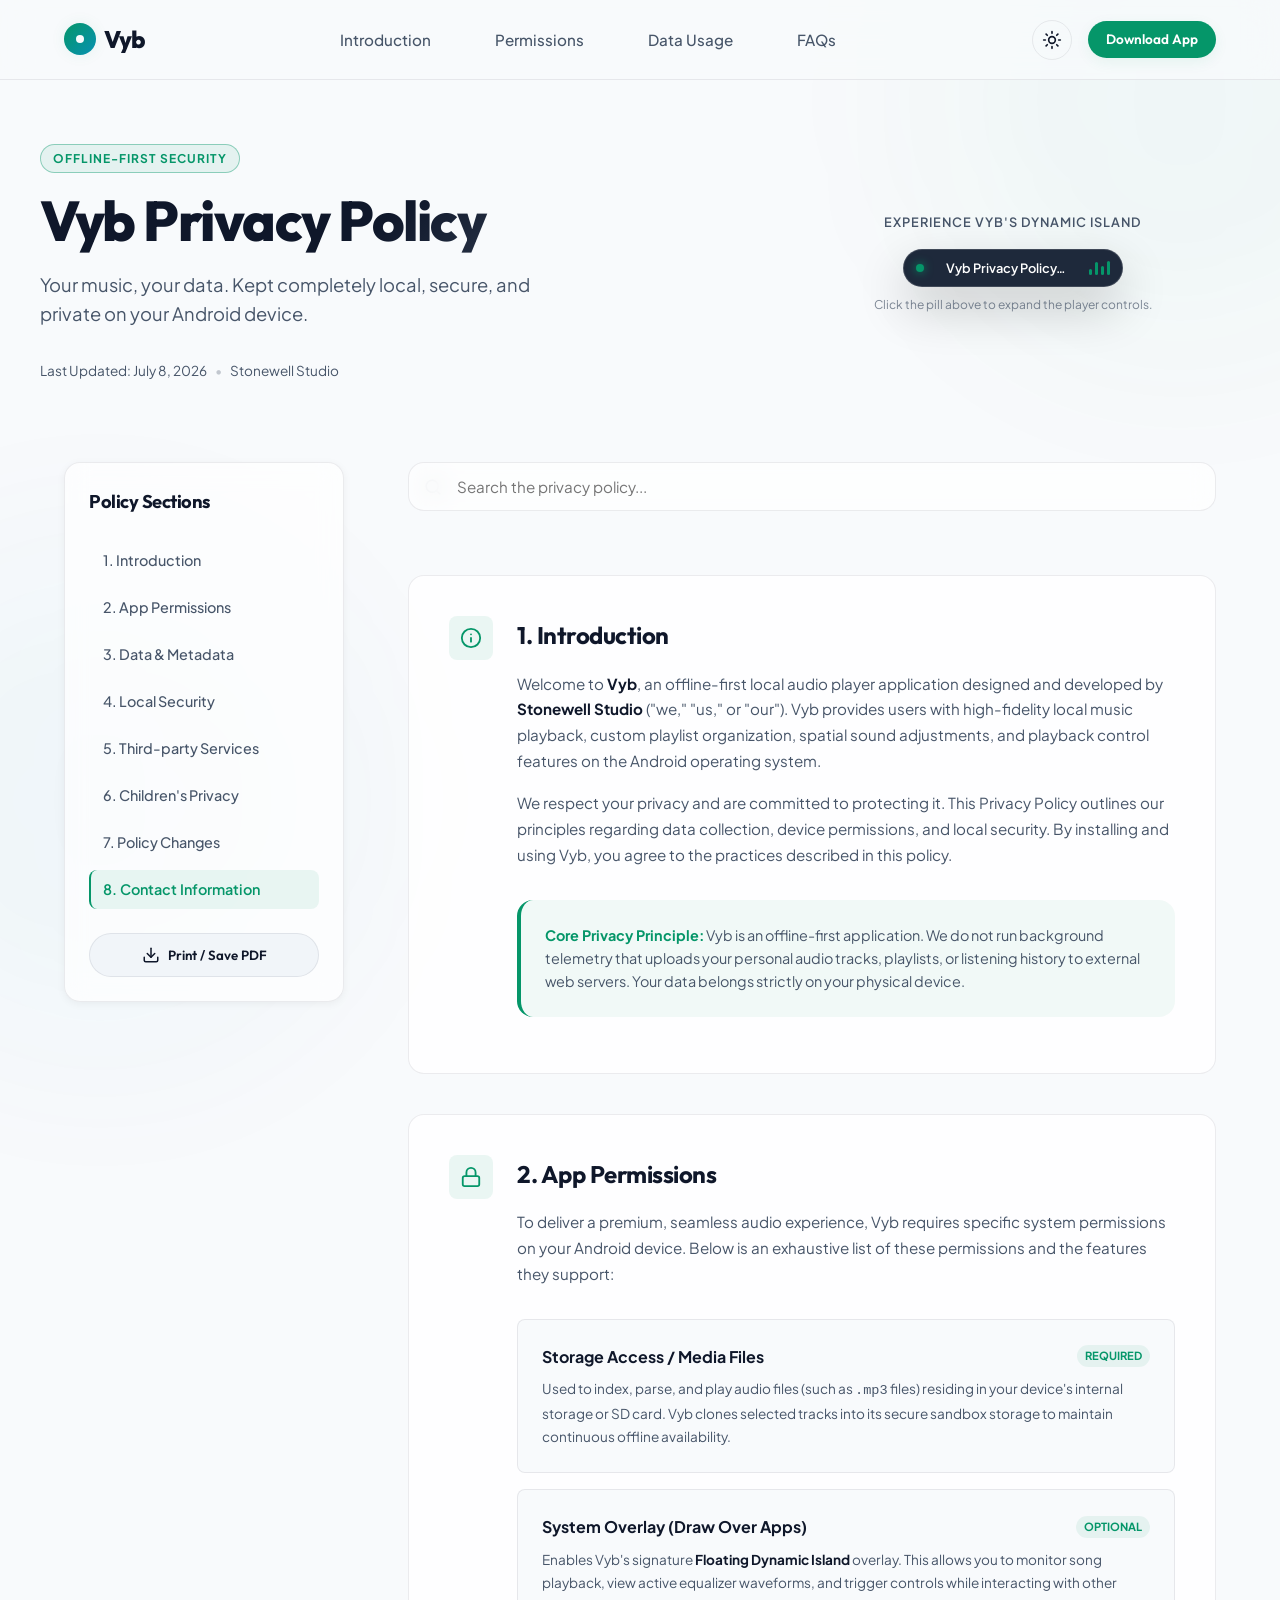
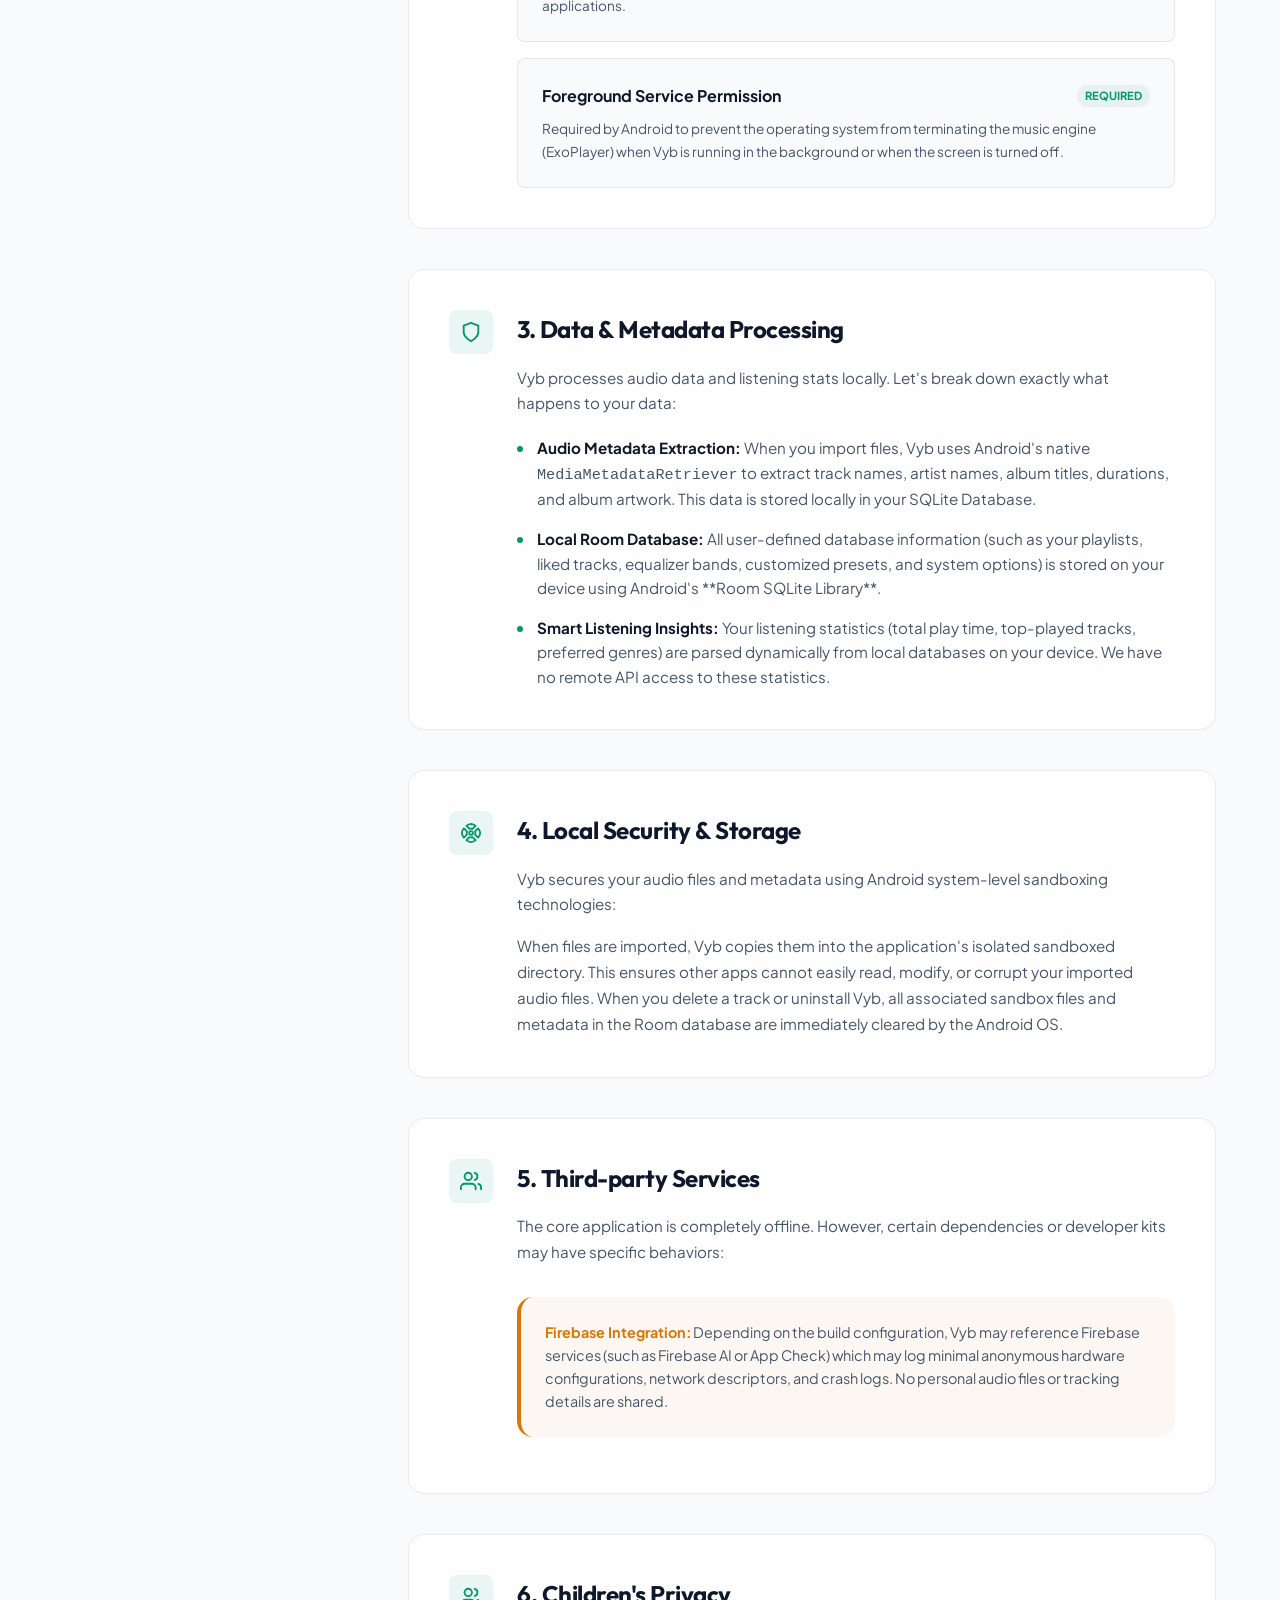
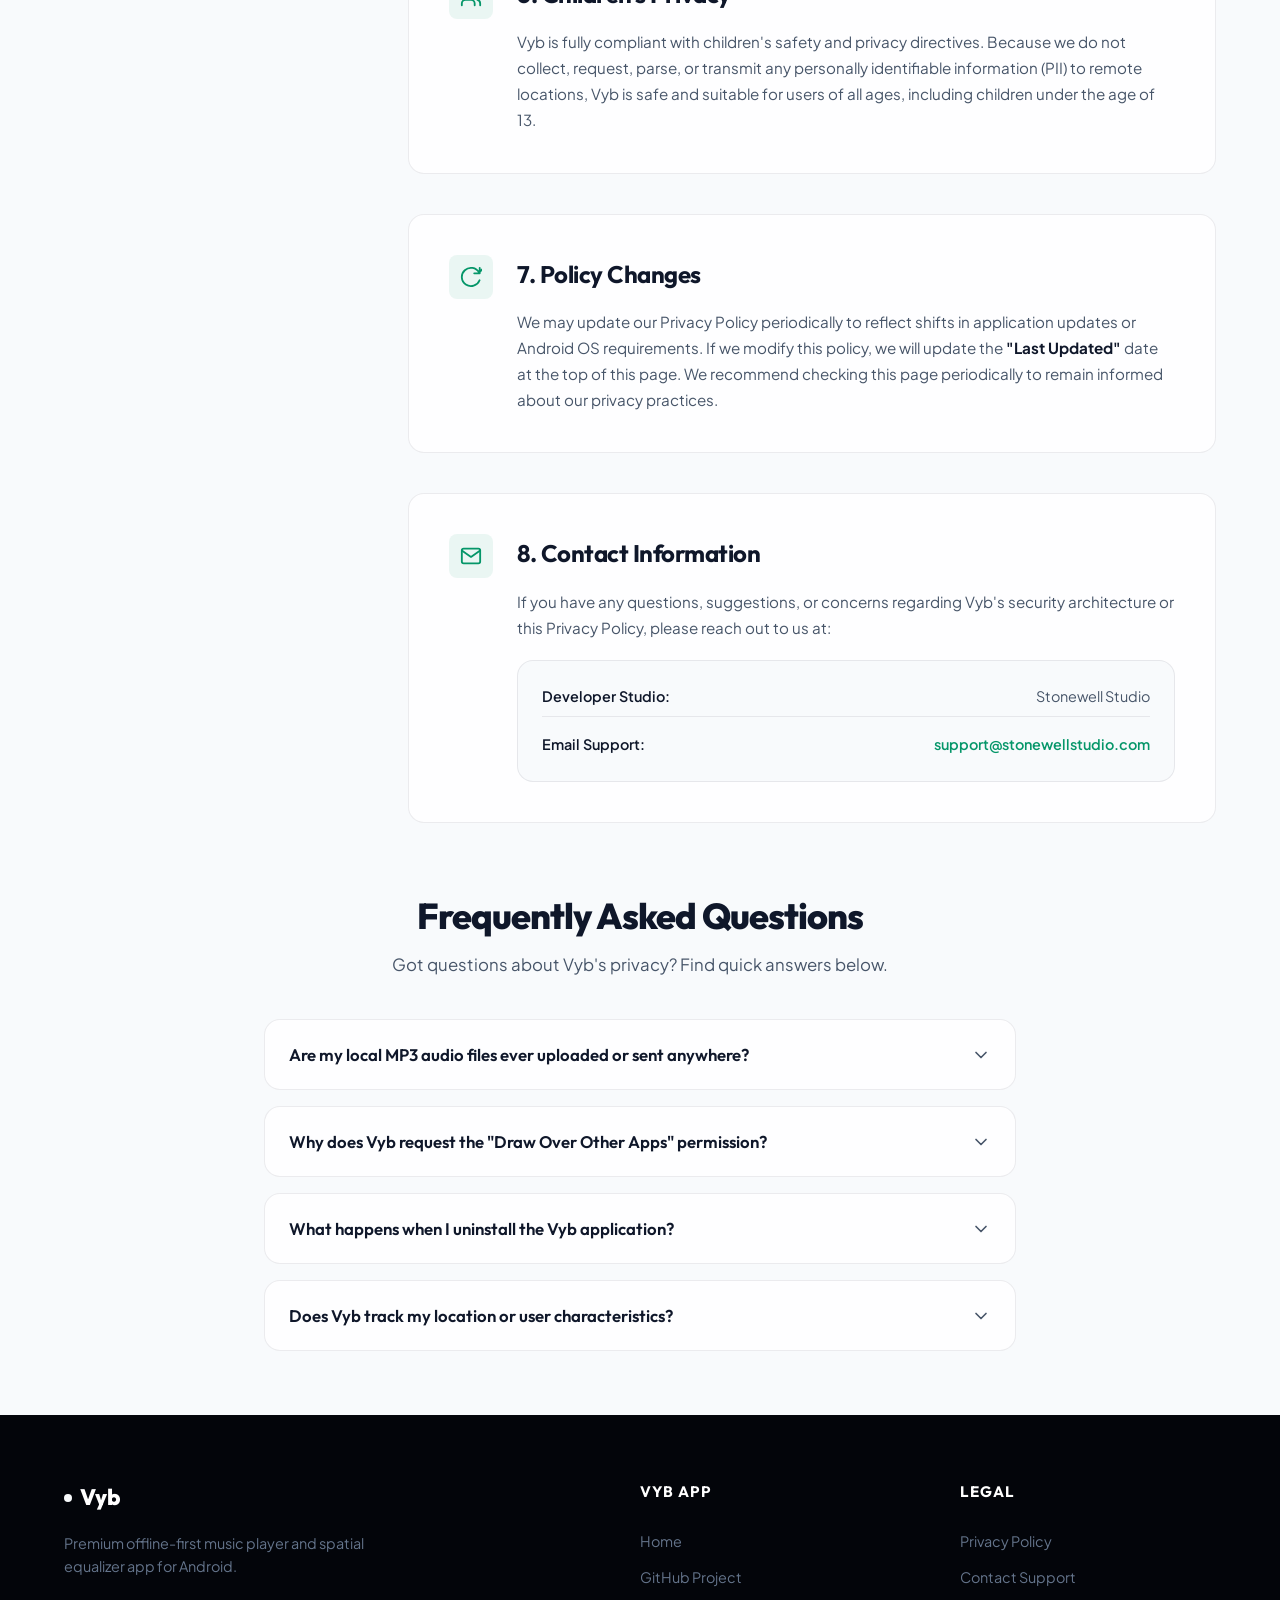
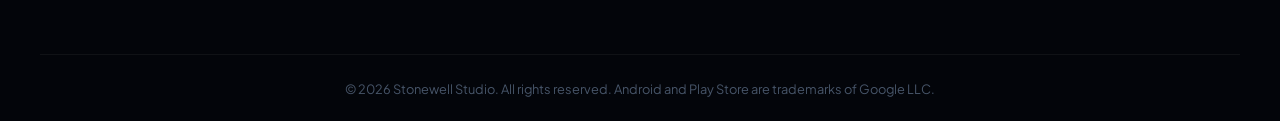
==== website/privacy.html @ 32787258 "feat: added landing page" ====
<!DOCTYPE html>
<html lang="en">
<head>
  <meta charset="UTF-8">
  <meta name="viewport" content="width=device-width, initial-scale=1.0">
  <title>Vyb Music Player - Privacy Policy</title>
  <meta name="description" content="Privacy Policy for Vyb, the sleek, offline-first local music player and equalizer for Android. Learn how we protect your data.">
  <link rel="preconnect" href="https://fonts.googleapis.com">
  <link rel="preconnect" href="https://fonts.gstatic.com" crossorigin>
  <link href="https://fonts.googleapis.com/css2?family=Outfit:wght@300;400;500;600;700;800&family=Plus+Jakarta+Sans:wght@300;400;500;600;700&display=swap" rel="stylesheet">
  <link rel="stylesheet" href="styles.css">
</head>
<body class="dark-theme">
  <!-- Glowing Background Accents -->
  <div class="glow-bg glow-primary" id="glow-primary"></div>
  <div class="glow-bg glow-secondary" id="glow-secondary"></div>

  <!-- Header Navigation -->
  <header class="site-header">
    <div class="nav-container">
      <a href="index.html" class="logo-container" id="logo-link">
        <div class="logo-icon">
          <span class="logo-dot"></span>
        </div>
        <span class="logo-text">Vyb</span>
      </a>
      <nav class="main-nav" aria-label="Main Navigation">
        <ul class="nav-links">
          <li><a href="#introduction" class="nav-link">Introduction</a></li>
          <li><a href="#permissions" class="nav-link">Permissions</a></li>
          <li><a href="#data-collection" class="nav-link">Data Usage</a></li>
          <li><a href="#faqs" class="nav-link">FAQs</a></li>
        </ul>
      </nav>
      <div class="nav-actions">
        <button id="theme-toggle" class="theme-toggle-btn" aria-label="Toggle Theme" title="Toggle Light/Dark Mode">
          <svg class="sun-icon" viewBox="0 0 24 24" fill="none" stroke="currentColor" stroke-width="2" stroke-linecap="round" stroke-linejoin="round">
            <circle cx="12" cy="12" r="4"></circle>
            <path d="M12 2v2M12 20v2M4.93 4.93l1.41 1.41M17.66 17.66l1.41 1.41M2 12h2M20 12h2M6.34 17.66l-1.41 1.41M19.07 4.93l-1.41 1.41"></path>
          </svg>
          <svg class="moon-icon" viewBox="0 0 24 24" fill="none" stroke="currentColor" stroke-width="2" stroke-linecap="round" stroke-linejoin="round">
            <path d="M12 3a6 6 0 0 0 9 9 9 9 0 1 1-9-9Z"></path>
          </svg>
        </button>
        <a href="index.html#download" class="btn btn-primary btn-sm header-cta">Download App</a>
      </div>
    </div>
  </header>

  <main class="main-content">
    <!-- Hero Section -->
    <section class="hero-section">
      <div class="hero-container">
        <div class="hero-text-content">
          <div class="badge">OFFLINE-FIRST SECURITY</div>
          <h1 class="hero-title">Vyb Privacy Policy</h1>
          <p class="hero-subtitle">Your music, your data. Kept completely local, secure, and private on your Android device.</p>
          <div class="meta-info">
            <span class="last-updated">Last Updated: July 8, 2026</span>
            <span class="divider">•</span>
            <span class="publisher">Stonewell Studio</span>
          </div>
        </div>

        <!-- Dynamic Island Interactive Widget -->
        <div class="interactive-widget-container">
          <div class="widget-label">Experience Vyb's Dynamic Island</div>
          <div class="dynamic-island-wrapper">
            <div id="dynamic-island" class="dynamic-island compact" tabindex="0" role="button" aria-expanded="false" aria-label="Vyb Dynamic Island Player Controls">
              <!-- Compact State Content -->
              <div class="island-content compact-view">
                <span class="playing-dot"></span>
                <span class="now-playing-title">Vyb Privacy Policy.mp3</span>
                <div class="waveform">
                  <span class="bar bar-1"></span>
                  <span class="bar bar-2"></span>
                  <span class="bar bar-3"></span>
                  <span class="bar bar-4"></span>
                </div>
              </div>
              
              <!-- Expanded State Content -->
              <div class="island-content expanded-view">
                <div class="track-info">
                  <div class="track-artwork">
                    <svg viewBox="0 0 24 24" fill="none" stroke="currentColor" stroke-width="2" stroke-linecap="round" stroke-linejoin="round">
                      <path d="M9 18V5l12-2v13"></path>
                      <circle cx="6" cy="18" r="3"></circle>
                      <circle cx="18" cy="16" r="3"></circle>
                    </svg>
                  </div>
                  <div class="track-details">
                    <div class="track-title-expanded">VYB Privacy & Security</div>
                    <div class="track-artist-expanded">Stonewell Studio</div>
                  </div>
                </div>
                
                <div class="playback-progress-container">
                  <span class="progress-time current">0:45</span>
                  <div class="progress-bar-track">
                    <div class="progress-bar-fill" style="width: 35%;"></div>
                  </div>
                  <span class="progress-time total">2:15</span>
                </div>

                <div class="player-controls">
                  <button class="player-btn" aria-label="Previous Track">
                    <svg viewBox="0 0 24 24" fill="none" stroke="currentColor" stroke-width="2" stroke-linecap="round" stroke-linejoin="round"><polygon points="19 20 9 12 19 4 19 20"></polygon><line x1="5" y1="19" x2="5" y2="5"></line></svg>
                  </button>
                  <button id="widget-play-pause" class="player-btn play-btn" aria-label="Play/Pause">
                    <svg class="play-icon" viewBox="0 0 24 24" fill="none" stroke="currentColor" stroke-width="2" stroke-linecap="round" stroke-linejoin="round"><polygon points="5 3 19 12 5 21 5 3"></polygon></svg>
                    <svg class="pause-icon hidden" viewBox="0 0 24 24" fill="none" stroke="currentColor" stroke-width="2" stroke-linecap="round" stroke-linejoin="round"><rect x="6" y="4" width="4" height="16"></rect><rect x="14" y="4" width="4" height="16"></rect></svg>
                  </button>
                  <button class="player-btn" aria-label="Next Track">
                    <svg viewBox="0 0 24 24" fill="none" stroke="currentColor" stroke-width="2" stroke-linecap="round" stroke-linejoin="round"><polygon points="5 4 15 12 5 20 5 4"></polygon><line x1="19" y1="5" x2="19" y2="19"></line></svg>
                  </button>
                </div>
              </div>
            </div>
            <p class="island-instruction">Click the pill above to expand the player controls.</p>
          </div>
        </div>
      </div>
    </section>

    <!-- Two-column Layout -->
    <div class="policy-layout">
      <!-- Left: Table of Contents -->
      <aside class="sidebar-navigation">
        <div class="sticky-card">
          <h3 class="sidebar-title">Policy Sections</h3>
          <nav id="table-of-contents" aria-label="Privacy Policy Sections Navigation">
            <ul class="toc-list">
              <li><a href="#introduction" class="toc-link active">1. Introduction</a></li>
              <li><a href="#permissions" class="toc-link">2. App Permissions</a></li>
              <li><a href="#data-collection" class="toc-link">3. Data & Metadata</a></li>
              <li><a href="#security" class="toc-link">4. Local Security</a></li>
              <li><a href="#third-parties" class="toc-link">5. Third-party Services</a></li>
              <li><a href="#children" class="toc-link">6. Children's Privacy</a></li>
              <li><a href="#changes" class="toc-link">7. Policy Changes</a></li>
              <li><a href="#contact" class="toc-link">8. Contact Information</a></li>
            </ul>
          </nav>
          <div class="sidebar-footer">
            <button id="download-policy" class="btn btn-secondary btn-block">
              <svg viewBox="0 0 24 24" fill="none" stroke="currentColor" stroke-width="2" stroke-linecap="round" stroke-linejoin="round" class="btn-icon">
                <path d="M21 15v4a2 2 0 0 1-2 2H5a2 2 0 0 1-2-2v-4"></path>
                <polyline points="7 10 12 15 17 10"></polyline>
                <line x1="12" y1="15" x2="12" y2="3"></line>
              </svg>
              Print / Save PDF
            </button>
          </div>
        </div>
      </aside>

      <!-- Right: Main Content -->
      <div class="policy-sections-wrapper">
        <!-- Interactive Search Bar -->
        <div class="search-container">
          <svg class="search-icon" viewBox="0 0 24 24" fill="none" stroke="currentColor" stroke-width="2" stroke-linecap="round" stroke-linejoin="round">
            <circle cx="11" cy="11" r="8"></circle>
            <line x1="21" y1="21" x2="16.65" y2="16.65"></line>
          </svg>
          <input type="text" id="policy-search" placeholder="Search the privacy policy..." aria-label="Search within privacy policy text">
          <button id="clear-search" class="clear-search-btn hidden" aria-label="Clear search">×</button>
        </div>

        <div id="search-status" class="search-status hidden"></div>

        <section id="introduction" class="policy-section">
          <div class="section-icon-wrapper">
            <svg viewBox="0 0 24 24" fill="none" stroke="currentColor" stroke-width="2" stroke-linecap="round" stroke-linejoin="round"><circle cx="12" cy="12" r="10"></circle><line x1="12" y1="16" x2="12" y2="12"></line><line x1="12" y1="8" x2="12.01" y2="8"></line></svg>
          </div>
          <div class="section-content">
            <h2>1. Introduction</h2>
            <p>Welcome to <strong>Vyb</strong>, an offline-first local audio player application designed and developed by <strong>Stonewell Studio</strong> ("we," "us," or "our"). Vyb provides users with high-fidelity local music playback, custom playlist organization, spatial sound adjustments, and playback control features on the Android operating system.</p>
            <p>We respect your privacy and are committed to protecting it. This Privacy Policy outlines our principles regarding data collection, device permissions, and local security. By installing and using Vyb, you agree to the practices described in this policy.</p>
            <div class="callout callout-info">
              <strong>Core Privacy Principle:</strong> Vyb is an offline-first application. We do not run background telemetry that uploads your personal audio tracks, playlists, or listening history to external web servers. Your data belongs strictly on your physical device.
            </div>
          </div>
        </section>

        <section id="permissions" class="policy-section">
          <div class="section-icon-wrapper">
            <svg viewBox="0 0 24 24" fill="none" stroke="currentColor" stroke-width="2" stroke-linecap="round" stroke-linejoin="round"><rect x="3" y="11" width="18" height="11" rx="2" ry="2"></rect><path d="M7 11V7a5 5 0 0 1 10 0v4"></path></svg>
          </div>
          <div class="section-content">
            <h2>2. App Permissions</h2>
            <p>To deliver a premium, seamless audio experience, Vyb requires specific system permissions on your Android device. Below is an exhaustive list of these permissions and the features they support:</p>
            
            <div class="permission-grid">
              <div class="permission-card">
                <div class="permission-header">
                  <span class="permission-badge">Required</span>
                  <h3>Storage Access / Media Files</h3>
                </div>
                <p>Used to index, parse, and play audio files (such as <code>.mp3</code> files) residing in your device's internal storage or SD card. Vyb clones selected tracks into its secure sandbox storage to maintain continuous offline availability.</p>
              </div>

              <div class="permission-card">
                <div class="permission-header">
                  <span class="permission-badge">Optional</span>
                  <h3>System Overlay (Draw Over Apps)</h3>
                </div>
                <p>Enables Vyb's signature <strong>Floating Dynamic Island</strong> overlay. This allows you to monitor song playback, view active equalizer waveforms, and trigger controls while interacting with other applications.</p>
              </div>

              <div class="permission-card">
                <div class="permission-header">
                  <span class="permission-badge">Required</span>
                  <h3>Foreground Service Permission</h3>
                </div>
                <p>Required by Android to prevent the operating system from terminating the music engine (ExoPlayer) when Vyb is running in the background or when the screen is turned off.</p>
              </div>
            </div>
          </div>
        </section>

        <section id="data-collection" class="policy-section">
          <div class="section-icon-wrapper">
            <svg viewBox="0 0 24 24" fill="none" stroke="currentColor" stroke-width="2" stroke-linecap="round" stroke-linejoin="round"><path d="M12 22s8-4 8-10V5l-8-3-8 3v7c0 6 8 10 8 10z"></path></svg>
          </div>
          <div class="section-content">
            <h2>3. Data & Metadata Processing</h2>
            <p>Vyb processes audio data and listening stats locally. Let's break down exactly what happens to your data:</p>
            
            <ul class="styled-list">
              <li>
                <strong>Audio Metadata Extraction:</strong> When you import files, Vyb uses Android's native <code>MediaMetadataRetriever</code> to extract track names, artist names, album titles, durations, and album artwork. This data is stored locally in your SQLite Database.
              </li>
              <li>
                <strong>Local Room Database:</strong> All user-defined database information (such as your playlists, liked tracks, equalizer bands, customized presets, and system options) is stored on your device using Android's **Room SQLite Library**.
              </li>
              <li>
                <strong>Smart Listening Insights:</strong> Your listening statistics (total play time, top-played tracks, preferred genres) are parsed dynamically from local databases on your device. We have no remote API access to these statistics.
              </li>
            </ul>
          </div>
        </section>

        <section id="security" class="policy-section">
          <div class="section-icon-wrapper">
            <svg viewBox="0 0 24 24" fill="none" stroke="currentColor" stroke-width="2" stroke-linecap="round" stroke-linejoin="round"><path d="M12 22a8.07 8.07 0 0 0 5-2.24l-3.32-3.32a4.42 4.42 0 0 1-3.36 0L7 19.76a8.07 8.07 0 0 0 5 2.24Z"></path><path d="M19.76 17a8.07 8.07 0 0 0 2.24-5 8.07 8.07 0 0 0-2.24-5l-3.32 3.32a4.42 4.42 0 0 1 0 3.36Z"></path><path d="M17 4.24a8.07 8.07 0 0 0-5-2.24 8.07 8.07 0 0 0-5 2.24l3.32 3.32a4.42 4.42 0 0 1 3.36 0Z"></path><path d="M4.24 7a8.07 8.07 0 0 0-2.24 5 8.07 8.07 0 0 0 2.24 5l3.32-3.32a4.42 4.42 0 0 1 0-3.36Z"></path><circle cx="12" cy="12" r="2"></circle></svg>
          </div>
          <div class="section-content">
            <h2>4. Local Security & Storage</h2>
            <p>Vyb secures your audio files and metadata using Android system-level sandboxing technologies:</p>
            <p>When files are imported, Vyb copies them into the application's isolated sandboxed directory. This ensures other apps cannot easily read, modify, or corrupt your imported audio files. When you delete a track or uninstall Vyb, all associated sandbox files and metadata in the Room database are immediately cleared by the Android OS.</p>
          </div>
        </section>

        <section id="third-parties" class="policy-section">
          <div class="section-icon-wrapper">
            <svg viewBox="0 0 24 24" fill="none" stroke="currentColor" stroke-width="2" stroke-linecap="round" stroke-linejoin="round"><path d="M17 21v-2a4 4 0 0 0-4-4H5a4 4 0 0 0-4 4v2"></path><circle cx="9" cy="7" r="4"></circle><path d="M23 21v-2a4 4 0 0 0-3-3.87"></path><path d="M16 3.13a4 4 0 0 1 0 7.75"></path></svg>
          </div>
          <div class="section-content">
            <h2>5. Third-party Services</h2>
            <p>The core application is completely offline. However, certain dependencies or developer kits may have specific behaviors:</p>
            
            <div class="callout callout-warning">
              <strong>Firebase Integration:</strong> Depending on the build configuration, Vyb may reference Firebase services (such as Firebase AI or App Check) which may log minimal anonymous hardware configurations, network descriptors, and crash logs. No personal audio files or tracking details are shared.
            </div>
          </div>
        </section>

        <section id="children" class="policy-section">
          <div class="section-icon-wrapper">
            <svg viewBox="0 0 24 24" fill="none" stroke="currentColor" stroke-width="2" stroke-linecap="round" stroke-linejoin="round"><path d="M16 21v-2a4 4 0 0 0-4-4H6a4 4 0 0 0-4 4v2"></path><circle cx="9" cy="7" r="4"></circle><path d="M22 21v-2a4 4 0 0 0-3-3.87"></path><path d="M16 3.13a4 4 0 0 1 0 7.75"></path></svg>
          </div>
          <div class="section-content">
            <h2>6. Children's Privacy</h2>
            <p>Vyb is fully compliant with children's safety and privacy directives. Because we do not collect, request, parse, or transmit any personally identifiable information (PII) to remote locations, Vyb is safe and suitable for users of all ages, including children under the age of 13.</p>
          </div>
        </section>

        <section id="changes" class="policy-section">
          <div class="section-icon-wrapper">
            <svg viewBox="0 0 24 24" fill="none" stroke="currentColor" stroke-width="2" stroke-linecap="round" stroke-linejoin="round"><path d="M21.5 2v6h-6M21.34 15.57a10 10 0 1 1-.57-8.38l5.67-5.67"></path></svg>
          </div>
          <div class="section-content">
            <h2>7. Policy Changes</h2>
            <p>We may update our Privacy Policy periodically to reflect shifts in application updates or Android OS requirements. If we modify this policy, we will update the <strong>"Last Updated"</strong> date at the top of this page. We recommend checking this page periodically to remain informed about our privacy practices.</p>
          </div>
        </section>

        <section id="contact" class="policy-section">
          <div class="section-icon-wrapper">
            <svg viewBox="0 0 24 24" fill="none" stroke="currentColor" stroke-width="2" stroke-linecap="round" stroke-linejoin="round"><path d="M4 4h16c1.1 0 2 .9 2 2v12c0 1.1-.9 2-2 2H4c-1.1 0-2-.9-2-2V6c0-1.1.9-2 2-2z"></path><polyline points="22,6 12,13 2,6"></polyline></svg>
          </div>
          <div class="section-content">
            <h2>8. Contact Information</h2>
            <p>If you have any questions, suggestions, or concerns regarding Vyb's security architecture or this Privacy Policy, please reach out to us at:</p>
            <div class="contact-card">
              <div class="contact-item">
                <span class="contact-label">Developer Studio:</span>
                <span class="contact-value">Stonewell Studio</span>
              </div>
              <div class="contact-item">
                <span class="contact-label">Email Support:</span>
                <span class="contact-value"><a href="mailto:support@stonewellstudio.com">support@stonewellstudio.com</a></span>
              </div>
            </div>
          </div>
        </section>
      </div>
    </div>

    <!-- Accordion Section -->
    <section class="faqs-section" id="faqs">
      <div class="section-header-center">
        <h2 class="faq-section-title">Frequently Asked Questions</h2>
        <p class="faq-section-subtitle">Got questions about Vyb's privacy? Find quick answers below.</p>
      </div>
      <div class="accordion-container">
        <div class="accordion-item" id="faq-1">
          <button class="accordion-trigger" aria-expanded="false" aria-controls="faq-content-1">
            <span>Are my local MP3 audio files ever uploaded or sent anywhere?</span>
            <svg class="chevron-icon" viewBox="0 0 24 24" fill="none" stroke="currentColor" stroke-width="2" stroke-linecap="round" stroke-linejoin="round"><polyline points="6 9 12 15 18 9"></polyline></svg>
          </button>
          <div class="accordion-content" id="faq-content-1" role="region" aria-labelledby="faq-1">
            <p><strong>Absolutely not.</strong> Vyb operates entirely locally. Your audio files are processed locally on your device's processors to play audio, extract metadata tags (like titles and artists), and save album covers. We do not host web servers to store your music files.</p>
          </div>
        </div>

        <div class="accordion-item" id="faq-2">
          <button class="accordion-trigger" aria-expanded="false" aria-controls="faq-content-2">
            <span>Why does Vyb request the "Draw Over Other Apps" permission?</span>
            <svg class="chevron-icon" viewBox="0 0 24 24" fill="none" stroke="currentColor" stroke-width="2" stroke-linecap="round" stroke-linejoin="round"><polyline points="6 9 12 15 18 9"></polyline></svg>
          </button>
          <div class="accordion-content" id="faq-content-2" role="region" aria-labelledby="faq-2">
            <p>This permission is strictly used to display our custom **Dynamic Island** heads-up widget overlay. This overlay allows you to view song titles and access basic playback controls (play, pause, skip) while utilizing other applications. You can turn this off or deny it at any time, and Vyb's core audio player will continue to function normally.</p>
          </div>
        </div>

        <div class="accordion-item" id="faq-3">
          <button class="accordion-trigger" aria-expanded="false" aria-controls="faq-content-3">
            <span>What happens when I uninstall the Vyb application?</span>
            <svg class="chevron-icon" viewBox="0 0 24 24" fill="none" stroke="currentColor" stroke-width="2" stroke-linecap="round" stroke-linejoin="round"><polyline points="6 9 12 15 18 9"></polyline></svg>
          </button>
          <div class="accordion-content" id="faq-content-3" role="region" aria-labelledby="faq-3">
            <p>Since Vyb stores all track records, imported audio caches, playlists, and settings in Android's local sandboxed app storage, uninstalling Vyb instantly clears all related data from your device's hardware. Your original audio files in public download folders will remain untouched.</p>
          </div>
        </div>

        <div class="accordion-item" id="faq-4">
          <button class="accordion-trigger" aria-expanded="false" aria-controls="faq-content-4">
            <span>Does Vyb track my location or user characteristics?</span>
            <svg class="chevron-icon" viewBox="0 0 24 24" fill="none" stroke="currentColor" stroke-width="2" stroke-linecap="round" stroke-linejoin="round"><polyline points="6 9 12 15 18 9"></polyline></svg>
          </button>
          <div class="accordion-content" id="faq-content-4" role="region" aria-labelledby="faq-4">
            <p>No. Vyb does not request access to device GPS, contacts, search logs, camera feeds, or accounts. We only require storage access to play audio and system overlay access to show the Dynamic Island.</p>
          </div>
        </div>
      </div>
    </section>
  </main>

  <footer class="site-footer">
    <div class="footer-container">
      <div class="footer-brand">
        <div class="footer-logo">
          <span class="logo-dot"></span>
          <span>Vyb</span>
        </div>
        <p class="footer-desc">Premium offline-first music player and spatial equalizer app for Android.</p>
      </div>
      <div class="footer-links-group">
        <h4 class="footer-title">Vyb App</h4>
        <ul class="footer-links">
          <li><a href="index.html">Home</a></li>
          <li><a href="https://github.com/stonewellstudio/vyb" target="_blank" rel="noopener">GitHub Project</a></li>
        </ul>
      </div>
      <div class="footer-links-group">
        <h4 class="footer-title">Legal</h4>
        <ul class="footer-links">
          <li><a href="#introduction">Privacy Policy</a></li>
          <li><a href="#contact">Contact Support</a></li>
        </ul>
      </div>
    </div>
    <div class="footer-bottom">
      <p>&copy; 2026 Stonewell Studio. All rights reserved. Android and Play Store are trademarks of Google LLC.</p>
    </div>
  </footer>

  <script src="app.js"></script>
</body>
</html>
---- website/styles.css ----
/* ==========================================================================
   Vyb Privacy Policy Stylesheet
   ========================================================================== */

/* Design Tokens & Theme Variables */
:root {
  /* Font Families */
  --font-heading: 'Outfit', sans-serif;
  --font-body: 'Plus Jakarta Sans', sans-serif;

  /* Spacing */
  --spacing-xs: 0.5rem;
  --spacing-sm: 1rem;
  --spacing-md: 1.5rem;
  --spacing-lg: 2.5rem;
  --spacing-xl: 4rem;

  /* Transitions */
  --transition-fast: 0.2s cubic-bezier(0.4, 0, 0.2, 1);
  --transition-normal: 0.3s cubic-bezier(0.4, 0, 0.2, 1);
  --transition-slow: 0.5s cubic-bezier(0.4, 0, 0.2, 1);

  /* Borders & Shadows */
  --border-radius-sm: 8px;
  --border-radius-md: 16px;
  --border-radius-lg: 24px;
  --border-radius-pill: 9999px;
  
  --shadow-sm: 0 2px 8px rgba(0, 0, 0, 0.05);
  --shadow-md: 0 8px 30px rgba(0, 0, 0, 0.12);
  --shadow-lg: 0 20px 50px rgba(0, 0, 0, 0.2);
}

/* Dark Theme Variables */
body.dark-theme {
  --bg-primary: #070a13;
  --bg-secondary: rgba(13, 19, 33, 0.7);
  --bg-tertiary: #131b2e;
  --bg-card: rgba(18, 26, 47, 0.4);
  --text-primary: #f8fafc;
  --text-secondary: #94a3b8;
  --accent-color: #10b981; /* Vyb Emerald Glow */
  --accent-secondary: #06b6d4; /* Cosmic Blue */
  --accent-glow: rgba(16, 185, 129, 0.15);
  --border-color: rgba(255, 255, 255, 0.06);
  --border-focus: rgba(16, 185, 129, 0.4);
  --header-bg: rgba(7, 10, 19, 0.75);
  --glow-1: rgba(16, 185, 129, 0.12);
  --glow-2: rgba(6, 182, 212, 0.12);
  --island-bg: #000000;
  --callout-info-bg: rgba(16, 185, 129, 0.05);
  --callout-warning-bg: rgba(245, 158, 11, 0.05);
  --warning-color: #f59e0b;
}

/* Light Theme Variables */
body.light-theme {
  --bg-primary: #f8fafc;
  --bg-secondary: rgba(255, 255, 255, 0.7);
  --bg-tertiary: #f1f5f9;
  --bg-card: rgba(255, 255, 255, 0.8);
  --text-primary: #0f172a;
  --text-secondary: #475569;
  --accent-color: #059669; /* Rich Emerald */
  --accent-secondary: #0891b2; /* Darker Cosmic Blue */
  --accent-glow: rgba(5, 150, 105, 0.08);
  --border-color: rgba(15, 23, 42, 0.08);
  --border-focus: rgba(5, 150, 105, 0.4);
  --header-bg: rgba(248, 250, 252, 0.8);
  --glow-1: rgba(5, 150, 105, 0.05);
  --glow-2: rgba(8, 145, 178, 0.05);
  --island-bg: #1e293b;
  --callout-info-bg: rgba(5, 150, 105, 0.05);
  --callout-warning-bg: rgba(217, 119, 6, 0.05);
  --warning-color: #d97706;
}

/* Base Styles & Reset */
* {
  box-sizing: border-box;
  margin: 0;
  padding: 0;
}

html {
  scroll-behavior: smooth;
  font-size: 16px;
}

body {
  font-family: var(--font-body);
  background-color: var(--bg-primary);
  color: var(--text-primary);
  line-height: 1.6;
  overflow-x: hidden;
  transition: background-color var(--transition-normal), color var(--transition-normal);
  padding-top: 80px; /* Header spacing */
}

/* Glow Background Elements */
.glow-bg {
  position: fixed;
  width: 500px;
  height: 500px;
  border-radius: 50%;
  filter: blur(120px);
  z-index: -1;
  pointer-events: none;
  opacity: 0.8;
  transition: background-color var(--transition-slow);
}

.glow-primary {
  top: -150px;
  right: -150px;
  background-color: var(--glow-1);
}

.glow-secondary {
  bottom: -150px;
  left: -150px;
  background-color: var(--glow-2);
}

/* Header & Navigation */
.site-header {
  position: fixed;
  top: 0;
  left: 0;
  right: 0;
  height: 80px;
  background-color: var(--header-bg);
  backdrop-filter: blur(16px);
  -webkit-backdrop-filter: blur(16px);
  border-bottom: 1px solid var(--border-color);
  z-index: 1000;
  transition: background-color var(--transition-normal), border-color var(--transition-normal);
}

.nav-container {
  max-width: 1200px;
  height: 100%;
  margin: 0 auto;
  padding: 0 var(--spacing-md);
  display: flex;
  justify-content: space-between;
  align-items: center;
}

.logo-container {
  display: flex;
  align-items: center;
  gap: var(--spacing-xs);
  text-decoration: none;
  color: var(--text-primary);
}

.logo-icon {
  width: 32px;
  height: 32px;
  border-radius: 50%;
  background: linear-gradient(135deg, var(--accent-color), var(--accent-secondary));
  position: relative;
  display: flex;
  align-items: center;
  justify-content: center;
  box-shadow: 0 0 15px var(--accent-glow);
}

.logo-dot {
  width: 8px;
  height: 8px;
  background-color: var(--bg-primary);
  border-radius: 50%;
}

.logo-text {
  font-family: var(--font-heading);
  font-weight: 800;
  font-size: 1.5rem;
  letter-spacing: -0.5px;
}

.main-nav {
  display: flex;
  align-items: center;
}

.nav-links {
  display: flex;
  gap: var(--spacing-lg);
  list-style: none;
}

.nav-link {
  color: var(--text-secondary);
  text-decoration: none;
  font-weight: 500;
  font-size: 0.95rem;
  transition: color var(--transition-fast);
  padding: 6px 12px;
  border-radius: var(--border-radius-sm);
}

.nav-link:hover {
  color: var(--text-primary);
  background-color: rgba(255, 255, 255, 0.04);
}

.nav-actions {
  display: flex;
  align-items: center;
  gap: var(--spacing-sm);
}

/* Theme Toggle Button */
.theme-toggle-btn {
  background: none;
  border: 1px solid var(--border-color);
  width: 40px;
  height: 40px;
  border-radius: 50%;
  cursor: pointer;
  display: flex;
  align-items: center;
  justify-content: center;
  color: var(--text-primary);
  transition: all var(--transition-fast);
}

.theme-toggle-btn:hover {
  border-color: var(--accent-color);
  background-color: var(--accent-glow);
  color: var(--accent-color);
}

.theme-toggle-btn svg {
  width: 20px;
  height: 20px;
}

body.dark-theme .sun-icon {
  display: none;
}
body.light-theme .moon-icon {
  display: none;
}

/* Buttons */
.btn {
  display: inline-flex;
  align-items: center;
  justify-content: center;
  font-family: var(--font-heading);
  font-weight: 600;
  text-decoration: none;
  border-radius: var(--border-radius-pill);
  cursor: pointer;
  transition: all var(--transition-fast);
  border: none;
}

.btn-primary {
  background-color: var(--accent-color);
  color: #ffffff;
  box-shadow: 0 4px 14px var(--accent-glow);
}

.btn-primary:hover {
  transform: translateY(-2px);
  box-shadow: 0 6px 20px rgba(16, 185, 129, 0.3);
  filter: brightness(1.1);
}

.btn-secondary {
  background-color: var(--bg-tertiary);
  color: var(--text-primary);
  border: 1px solid var(--border-color);
}

.btn-secondary:hover {
  background-color: var(--border-color);
  border-color: var(--text-secondary);
}

.btn-sm {
  padding: 8px 18px;
  font-size: 0.85rem;
}

.btn-block {
  display: flex;
  width: 100%;
  padding: 12px;
}

.btn-icon {
  width: 18px;
  height: 18px;
  margin-right: 8px;
}

/* Hero Section */
.hero-section {
  padding: var(--spacing-xl) var(--spacing-md) var(--spacing-lg);
  position: relative;
}

.hero-container {
  max-width: 1200px;
  margin: 0 auto;
  display: grid;
  grid-template-columns: 1.2fr 0.8fr;
  align-items: center;
  gap: var(--spacing-xl);
}

.hero-text-content {
  display: flex;
  flex-direction: column;
  gap: var(--spacing-sm);
}

.badge {
  display: inline-flex;
  align-self: flex-start;
  background-color: var(--accent-glow);
  color: var(--accent-color);
  border: 1px solid var(--border-focus);
  padding: 4px 12px;
  border-radius: var(--border-radius-pill);
  font-size: 0.75rem;
  font-weight: 700;
  text-transform: uppercase;
  letter-spacing: 1px;
}

.hero-title {
  font-family: var(--font-heading);
  font-size: 3.5rem;
  font-weight: 800;
  line-height: 1.15;
  letter-spacing: -1.5px;
  background: linear-gradient(135deg, var(--text-primary) 50%, var(--text-secondary));
  -webkit-background-clip: text;
  -webkit-text-fill-color: transparent;
}

.hero-subtitle {
  font-size: 1.15rem;
  color: var(--text-secondary);
  max-width: 550px;
}

.meta-info {
  display: flex;
  align-items: center;
  gap: var(--spacing-xs);
  font-size: 0.85rem;
  color: var(--text-secondary);
  margin-top: var(--spacing-sm);
}

.divider {
  opacity: 0.3;
}

/* Dynamic Island Interactive Widget */
.interactive-widget-container {
  display: flex;
  flex-direction: column;
  align-items: center;
  justify-content: center;
  gap: var(--spacing-sm);
}

.widget-label {
  font-size: 0.8rem;
  text-transform: uppercase;
  letter-spacing: 1px;
  color: var(--text-secondary);
  font-weight: 600;
}

.dynamic-island-wrapper {
  display: flex;
  flex-direction: column;
  align-items: center;
  width: 100%;
}

.dynamic-island {
  width: 220px;
  height: 38px;
  background-color: var(--island-bg);
  border-radius: var(--border-radius-pill);
  border: 1px solid rgba(255, 255, 255, 0.15);
  box-shadow: var(--shadow-lg), 0 0 0 4px rgba(255, 255, 255, 0.03);
  overflow: hidden;
  transition: all var(--transition-slow);
  cursor: pointer;
  user-select: none;
  outline: none;
}

.dynamic-island:hover {
  transform: scale(1.02);
  box-shadow: var(--shadow-lg), 0 0 15px var(--accent-glow);
}

.dynamic-island:focus-visible {
  border-color: var(--accent-color);
}

/* Compact State */
.island-content.compact-view {
  width: 100%;
  height: 100%;
  display: flex;
  align-items: center;
  justify-content: space-between;
  padding: 0 12px;
  opacity: 1;
  transition: opacity var(--transition-fast);
}

.playing-dot {
  width: 8px;
  height: 8px;
  background-color: var(--accent-color);
  border-radius: 50%;
  box-shadow: 0 0 10px var(--accent-color);
  animation: pulse-dot 1.5s infinite ease-in-out;
}

.now-playing-title {
  color: #ffffff;
  font-size: 0.8rem;
  font-weight: 600;
  max-width: 120px;
  white-space: nowrap;
  overflow: hidden;
  text-overflow: ellipsis;
}

.waveform {
  display: flex;
  align-items: flex-end;
  gap: 3px;
  height: 14px;
}

.waveform .bar {
  width: 3px;
  height: 100%;
  background-color: var(--accent-color);
  border-radius: 3px;
  transform-origin: bottom;
  animation: bounce 0.8s ease-in-out infinite alternate;
}

.waveform.paused .bar {
  animation-play-state: paused;
  height: 3px !important;
}

.waveform .bar-1 { animation-delay: 0.1s; height: 40%; }
.waveform .bar-2 { animation-delay: 0.4s; height: 90%; }
.waveform .bar-3 { animation-delay: 0.2s; height: 60%; }
.waveform .bar-4 { animation-delay: 0.5s; height: 100%; }

/* Expanded State */
.dynamic-island.expanded {
  width: 320px;
  height: 180px;
  border-radius: var(--border-radius-md);
  padding: var(--spacing-sm);
  cursor: default;
}

.dynamic-island.expanded:hover {
  transform: none;
}

.island-content.expanded-view {
  display: flex;
  flex-direction: column;
  height: 100%;
  justify-content: space-between;
  opacity: 0;
  pointer-events: none;
  transition: opacity var(--transition-fast);
}

.dynamic-island.expanded .island-content.compact-view {
  display: none;
  opacity: 0;
}

.dynamic-island.expanded .island-content.expanded-view {
  opacity: 1;
  pointer-events: auto;
}

.track-info {
  display: flex;
  align-items: center;
  gap: 12px;
}

.track-artwork {
  width: 48px;
  height: 48px;
  background-color: #1e293b;
  border-radius: var(--border-radius-sm);
  display: flex;
  align-items: center;
  justify-content: center;
  color: var(--accent-color);
  border: 1px solid rgba(255, 255, 255, 0.1);
}

.track-artwork svg {
  width: 24px;
  height: 24px;
}

.track-details {
  display: flex;
  flex-direction: column;
}

.track-title-expanded {
  color: #ffffff;
  font-family: var(--font-heading);
  font-weight: 700;
  font-size: 0.95rem;
}

.track-artist-expanded {
  color: #94a3b8;
  font-size: 0.8rem;
}

.playback-progress-container {
  display: flex;
  align-items: center;
  gap: 8px;
  width: 100%;
}

.progress-time {
  font-size: 0.7rem;
  color: #64748b;
  font-family: monospace;
}

.progress-bar-track {
  flex: 1;
  height: 4px;
  background-color: #334155;
  border-radius: 2px;
  position: relative;
  overflow: hidden;
}

.progress-bar-fill {
  height: 100%;
  background: linear-gradient(90deg, var(--accent-color), var(--accent-secondary));
  border-radius: 2px;
  width: 0;
  transition: width 1s linear;
}

.player-controls {
  display: flex;
  align-items: center;
  justify-content: center;
  gap: var(--spacing-md);
}

.player-btn {
  background: none;
  border: none;
  color: #94a3b8;
  cursor: pointer;
  display: flex;
  align-items: center;
  justify-content: center;
  transition: color var(--transition-fast), transform var(--transition-fast);
}

.player-btn:hover {
  color: #ffffff;
  transform: scale(1.1);
}

.player-btn svg {
  width: 20px;
  height: 20px;
}

.player-btn.play-btn {
  width: 36px;
  height: 36px;
  border-radius: 50%;
  background-color: #ffffff;
  color: #000000;
}

.player-btn.play-btn:hover {
  background-color: var(--accent-color);
  color: #ffffff;
  transform: scale(1.08);
}

.player-btn.play-btn svg {
  width: 16px;
  height: 16px;
}

.hidden {
  display: none !important;
}

.island-instruction {
  font-size: 0.75rem;
  color: var(--text-secondary);
  margin-top: 8px;
  opacity: 0.7;
}

/* Two-column Layout styling */
.policy-layout {
  max-width: 1200px;
  margin: var(--spacing-lg) auto;
  padding: 0 var(--spacing-md);
  display: grid;
  grid-template-columns: 280px 1fr;
  gap: var(--spacing-xl);
}

/* Sidebar Navigation */
.sidebar-navigation {
  position: relative;
}

.sticky-card {
  position: sticky;
  top: 100px;
  background-color: var(--bg-secondary);
  border: 1px solid var(--border-color);
  border-radius: var(--border-radius-md);
  padding: var(--spacing-md);
  backdrop-filter: blur(12px);
  -webkit-backdrop-filter: blur(12px);
  display: flex;
  flex-direction: column;
  gap: var(--spacing-md);
  box-shadow: var(--shadow-sm);
}

.sidebar-title {
  font-family: var(--font-heading);
  font-size: 1.15rem;
  font-weight: 700;
  letter-spacing: -0.5px;
}

.toc-list {
  list-style: none;
  display: flex;
  flex-direction: column;
  gap: 8px;
}

.toc-link {
  color: var(--text-secondary);
  text-decoration: none;
  font-size: 0.9rem;
  font-weight: 500;
  display: block;
  padding: 8px 12px;
  border-radius: var(--border-radius-sm);
  transition: all var(--transition-fast);
  border-left: 2px solid transparent;
}

.toc-link:hover {
  color: var(--text-primary);
  background-color: rgba(255, 255, 255, 0.03);
}

.toc-link.active {
  color: var(--accent-color);
  background-color: var(--accent-glow);
  border-left-color: var(--accent-color);
  font-weight: 600;
}

/* Search Bar styling */
.search-container {
  position: relative;
  margin-bottom: var(--spacing-md);
  display: flex;
  align-items: center;
}

.search-icon {
  position: absolute;
  left: 16px;
  width: 18px;
  height: 18px;
  color: var(--text-secondary);
  pointer-events: none;
}

#policy-search {
  width: 100%;
  padding: 14px 44px 14px 48px;
  background-color: var(--bg-secondary);
  border: 1px solid var(--border-color);
  border-radius: var(--border-radius-md);
  color: var(--text-primary);
  font-family: var(--font-body);
  font-size: 0.95rem;
  transition: all var(--transition-fast);
  backdrop-filter: blur(12px);
  -webkit-backdrop-filter: blur(12px);
}

#policy-search:focus {
  outline: none;
  border-color: var(--accent-color);
  box-shadow: 0 0 0 3px var(--accent-glow);
}

.clear-search-btn {
  position: absolute;
  right: 16px;
  background: none;
  border: none;
  color: var(--text-secondary);
  font-size: 1.5rem;
  cursor: pointer;
  display: flex;
  align-items: center;
  justify-content: center;
}

.clear-search-btn:hover {
  color: var(--text-primary);
}

.search-status {
  padding: 8px 12px;
  background-color: var(--bg-tertiary);
  border: 1px solid var(--border-color);
  border-radius: var(--border-radius-sm);
  font-size: 0.85rem;
  margin-bottom: var(--spacing-md);
  color: var(--text-secondary);
}

/* Policy Content Cards */
.policy-sections-wrapper {
  display: flex;
  flex-direction: column;
  gap: var(--spacing-lg);
}

.policy-section {
  background-color: var(--bg-card);
  border: 1px solid var(--border-color);
  border-radius: var(--border-radius-md);
  padding: var(--spacing-lg);
  display: flex;
  gap: var(--spacing-md);
  transition: all var(--transition-normal);
}

.policy-section:hover {
  border-color: rgba(255, 255, 255, 0.12);
  transform: translateY(-2px);
}

.section-icon-wrapper {
  width: 44px;
  height: 44px;
  border-radius: var(--border-radius-sm);
  background-color: var(--accent-glow);
  color: var(--accent-color);
  display: flex;
  align-items: center;
  justify-content: center;
  flex-shrink: 0;
}

.section-icon-wrapper svg {
  width: 22px;
  height: 22px;
}

.section-content {
  display: flex;
  flex-direction: column;
  gap: var(--spacing-sm);
}

.section-content h2 {
  font-family: var(--font-heading);
  font-size: 1.5rem;
  font-weight: 700;
  letter-spacing: -0.5px;
}

.section-content p {
  color: var(--text-secondary);
  font-size: 0.95rem;
  line-height: 1.7;
}

.section-content p strong {
  color: var(--text-primary);
}

/* Lists styling */
.styled-list {
  list-style: none;
  display: flex;
  flex-direction: column;
  gap: var(--spacing-sm);
  margin-top: 4px;
}

.styled-list li {
  position: relative;
  padding-left: 20px;
  color: var(--text-secondary);
  font-size: 0.95rem;
}

.styled-list li::before {
  content: "";
  position: absolute;
  left: 0;
  top: 10px;
  width: 6px;
  height: 6px;
  border-radius: 50%;
  background-color: var(--accent-color);
}

.styled-list strong {
  color: var(--text-primary);
}

/* Callout Elements */
.callout {
  padding: var(--spacing-md);
  border-radius: var(--border-radius-md);
  border-left: 4px solid;
  margin: var(--spacing-sm) 0;
  font-size: 0.9rem;
}

.callout-info {
  background-color: var(--callout-info-bg);
  border-left-color: var(--accent-color);
  color: var(--text-secondary);
}

.callout-info strong {
  color: var(--accent-color);
}

.callout-warning {
  background-color: var(--callout-warning-bg);
  border-left-color: var(--warning-color);
  color: var(--text-secondary);
}

.callout-warning strong {
  color: var(--warning-color);
}

/* Permission Card grid */
.permission-grid {
  display: grid;
  grid-template-columns: 1fr;
  gap: var(--spacing-sm);
  margin-top: var(--spacing-sm);
}

.permission-card {
  background-color: var(--bg-primary);
  border: 1px solid var(--border-color);
  border-radius: var(--border-radius-sm);
  padding: var(--spacing-md);
  display: flex;
  flex-direction: column;
  gap: var(--spacing-xs);
}

.permission-header {
  display: flex;
  justify-content: space-between;
  align-items: center;
}

.permission-header h3 {
  font-size: 1rem;
  font-weight: 700;
  order: 1;
}

.permission-badge {
  order: 2;
  font-size: 0.7rem;
  font-weight: 700;
  text-transform: uppercase;
  color: var(--accent-color);
  background-color: var(--accent-glow);
  padding: 2px 8px;
  border-radius: var(--border-radius-pill);
}

.permission-card p {
  font-size: 0.85rem;
}

/* Contact Card styling */
.contact-card {
  background-color: var(--bg-primary);
  border: 1px solid var(--border-color);
  border-radius: var(--border-radius-md);
  padding: var(--spacing-md);
  display: flex;
  flex-direction: column;
  gap: var(--spacing-sm);
  margin-top: 4px;
}

.contact-item {
  display: flex;
  justify-content: space-between;
  border-bottom: 1px solid var(--border-color);
  padding-bottom: var(--spacing-xs);
}

.contact-item:last-child {
  border-bottom: none;
  padding-bottom: 0;
}

.contact-label {
  font-weight: 600;
  color: var(--text-primary);
  font-size: 0.9rem;
}

.contact-value {
  color: var(--text-secondary);
  font-size: 0.9rem;
}

.contact-value a {
  color: var(--accent-color);
  text-decoration: none;
  font-weight: 600;
}

.contact-value a:hover {
  text-decoration: underline;
}

/* Highlight search effect */
.highlight {
  background-color: rgba(245, 158, 11, 0.3);
  color: var(--text-primary);
  border-radius: 2px;
  padding: 0 2px;
}

/* FAQs Section with Accordion */
.faqs-section {
  max-width: 800px;
  margin: var(--spacing-xl) auto;
  padding: 0 var(--spacing-md);
}

.section-header-center {
  text-align: center;
  margin-bottom: var(--spacing-lg);
  display: flex;
  flex-direction: column;
  gap: var(--spacing-xs);
}

.faq-section-title {
  font-family: var(--font-heading);
  font-size: 2.25rem;
  font-weight: 800;
  letter-spacing: -1px;
}

.faq-section-subtitle {
  color: var(--text-secondary);
  font-size: 1.05rem;
}

.accordion-container {
  display: flex;
  flex-direction: column;
  gap: var(--spacing-sm);
}

.accordion-item {
  background-color: var(--bg-card);
  border: 1px solid var(--border-color);
  border-radius: var(--border-radius-md);
  overflow: hidden;
  transition: border-color var(--transition-normal);
}

.accordion-item:hover {
  border-color: rgba(255, 255, 255, 0.12);
}

.accordion-trigger {
  width: 100%;
  padding: var(--spacing-md);
  background: none;
  border: none;
  color: var(--text-primary);
  text-align: left;
  font-family: var(--font-heading);
  font-size: 1.05rem;
  font-weight: 600;
  display: flex;
  justify-content: space-between;
  align-items: center;
  cursor: pointer;
  outline: none;
}

.accordion-trigger:focus-visible {
  background-color: var(--accent-glow);
}

.chevron-icon {
  width: 20px;
  height: 20px;
  color: var(--text-secondary);
  transition: transform var(--transition-normal);
}

.accordion-trigger[aria-expanded="true"] .chevron-icon {
  transform: rotate(180deg);
  color: var(--accent-color);
}

.accordion-content {
  max-height: 0;
  overflow: hidden;
  transition: max-height var(--transition-normal) ease-out;
  background-color: rgba(0, 0, 0, 0.1);
}

.accordion-content p {
  padding: var(--spacing-md);
  color: var(--text-secondary);
  font-size: 0.95rem;
  line-height: 1.6;
}

/* Site Footer */
.site-footer {
  background-color: #03050a;
  border-top: 1px solid var(--border-color);
  padding: var(--spacing-xl) 0 var(--spacing-md);
  margin-top: var(--spacing-xl);
}

.footer-container {
  max-width: 1200px;
  margin: 0 auto;
  padding: 0 var(--spacing-md);
  display: grid;
  grid-template-columns: 2fr 1fr 1fr;
  gap: var(--spacing-xl);
  margin-bottom: var(--spacing-xl);
}

.footer-brand {
  display: flex;
  flex-direction: column;
  gap: var(--spacing-sm);
}

.footer-logo {
  display: flex;
  align-items: center;
  gap: var(--spacing-xs);
  font-family: var(--font-heading);
  font-weight: 800;
  font-size: 1.4rem;
  color: #ffffff;
}

.footer-desc {
  color: #64748b;
  font-size: 0.9rem;
  max-width: 320px;
}

.footer-title {
  font-family: var(--font-heading);
  color: #ffffff;
  font-size: 0.95rem;
  font-weight: 700;
  text-transform: uppercase;
  letter-spacing: 1px;
  margin-bottom: var(--spacing-md);
}

.footer-links {
  list-style: none;
  display: flex;
  flex-direction: column;
  gap: 10px;
}

.footer-links a {
  color: #64748b;
  text-decoration: none;
  font-size: 0.9rem;
  transition: color var(--transition-fast);
}

.footer-links a:hover {
  color: #ffffff;
}

.footer-bottom {
  max-width: 1200px;
  margin: 0 auto;
  padding: var(--spacing-md) var(--spacing-md) 0;
  border-top: 1px solid rgba(255, 255, 255, 0.05);
  display: flex;
  justify-content: center;
  text-align: center;
}

.footer-bottom p {
  color: #475569;
  font-size: 0.8rem;
}

/* Animations */
@keyframes bounce {
  0% {
    transform: scaleY(0.3);
  }
  100% {
    transform: scaleY(1);
  }
}

@keyframes pulse-dot {
  0% {
    transform: scale(0.9);
    opacity: 0.6;
  }
  50% {
    transform: scale(1.1);
    opacity: 1;
    box-shadow: 0 0 14px var(--accent-color);
  }
  100% {
    transform: scale(0.9);
    opacity: 0.6;
  }
}

/* Responsive Styles */
@media (max-width: 992px) {
  .hero-container {
    grid-template-columns: 1fr;
    text-align: center;
    gap: var(--spacing-lg);
  }
  
  .badge {
    align-self: center;
  }
  
  .hero-subtitle {
    margin: 0 auto;
  }
  
  .meta-info {
    justify-content: center;
  }
  
  .policy-layout {
    grid-template-columns: 1fr;
  }
  
  .sidebar-navigation {
    display: none; /* Hide TOC on mobile/tablet for simpler UI */
  }
}

@media (max-width: 768px) {
  html {
    font-size: 14px;
  }
  
  body {
    padding-top: 70px;
  }
  
  .site-header {
    height: 70px;
  }
  
  .nav-links {
    display: none; /* simple mobile design */
  }
  
  .hero-title {
    font-size: 2.5rem;
  }
  
  .footer-container {
    grid-template-columns: 1fr;
    gap: var(--spacing-lg);
  }
}

/* Print Styling */
@media print {
  body {
    background-color: #ffffff;
    color: #000000;
    padding-top: 0;
  }
  
  .glow-bg, .site-header, .sidebar-navigation, .search-container, .interactive-widget-container, .theme-toggle-btn, .header-cta, .faqs-section, .site-footer {
    display: none !important;
  }
  
  .policy-layout {
    grid-template-columns: 1fr;
    margin: 0;
    padding: 0;
  }
  
  .policy-section {
    background: none !important;
    border: none !important;
    padding: var(--spacing-sm) 0 !important;
    page-break-inside: avoid;
  }
  
  .section-icon-wrapper {
    display: none !important;
  }
}

/* ==========================================================================
   Landing Page Specific Styles
   ========================================================================== */

/* Features Grid */
.features-grid {
  display: grid;
  grid-template-columns: repeat(auto-fit, minmax(240px, 1fr));
  gap: var(--spacing-md);
  margin-top: var(--spacing-lg);
}

.feature-card {
  background-color: var(--bg-card);
  border: 1px solid var(--border-color);
  border-radius: var(--border-radius-md);
  padding: var(--spacing-md);
  transition: all var(--transition-normal);
  display: flex;
  flex-direction: column;
  gap: var(--spacing-xs);
}

.feature-card:hover {
  border-color: rgba(255, 255, 255, 0.12);
  transform: translateY(-4px);
  box-shadow: var(--shadow-md), 0 0 15px var(--accent-glow);
}

.feature-icon {
  width: 48px;
  height: 48px;
  border-radius: var(--border-radius-sm);
  background-color: var(--accent-glow);
  color: var(--accent-color);
  display: flex;
  align-items: center;
  justify-content: center;
  margin-bottom: var(--spacing-xs);
}

.feature-icon svg {
  width: 24px;
  height: 24px;
}

.feature-card h3 {
  font-family: var(--font-heading);
  font-size: 1.2rem;
  font-weight: 700;
}

.feature-card p {
  color: var(--text-secondary);
  font-size: 0.9rem;
  line-height: 1.6;
}

/* Equalizer Console Demo */
.eq-console-wrapper {
  width: 100%;
  display: flex;
  justify-content: center;
}

.eq-console {
  width: 100%;
  max-width: 440px;
  background-color: #090d16;
  border: 1px solid var(--border-color);
  border-radius: var(--border-radius-lg);
  padding: var(--spacing-md);
  display: flex;
  flex-direction: column;
  gap: var(--spacing-md);
  box-shadow: var(--shadow-lg), 0 10px 40px rgba(0, 0, 0, 0.3);
}

.eq-console-header {
  display: flex;
  justify-content: space-between;
  align-items: center;
  font-family: var(--font-heading);
  font-size: 0.95rem;
  font-weight: 700;
  color: #ffffff;
  letter-spacing: 0.5px;
}

.eq-led-indicators {
  display: flex;
  align-items: center;
  gap: 6px;
}

.led {
  width: 8px;
  height: 8px;
  border-radius: 50%;
  background-color: #475569;
}

.led.led-active {
  background-color: var(--accent-color);
  box-shadow: 0 0 8px var(--accent-color);
  animation: pulse-dot 2s infinite ease-in-out;
}

.led-text {
  font-size: 0.7rem;
  font-weight: 800;
  color: var(--accent-color);
  letter-spacing: 0.5px;
}

.eq-sliders-container {
  display: flex;
  justify-content: space-around;
  height: 160px;
  padding: 14px 10px;
  background-color: rgba(0, 0, 0, 0.25);
  border-radius: var(--border-radius-md);
  border: 1px solid rgba(255, 255, 255, 0.03);
}

.eq-slider-column {
  display: flex;
  flex-direction: column;
  align-items: center;
  gap: 8px;
  height: 100%;
}

.slider-track-vertical {
  flex: 1;
  width: 6px;
  background-color: #1e293b;
  border-radius: 3px;
  position: relative;
  display: flex;
  justify-content: center;
}

.slider-fill-vertical {
  position: absolute;
  bottom: 0;
  left: 0;
  right: 0;
  background: linear-gradient(to top, var(--accent-color), var(--accent-secondary));
  border-radius: 3px;
  pointer-events: none;
}

.eq-slider {
  position: absolute;
  top: 0;
  bottom: 0;
  left: -10px;
  right: -10px;
  width: 26px;
  height: 100%;
  opacity: 0;
  cursor: ns-resize;
  -webkit-appearance: slider-vertical;
  margin: 0;
}

.slider-label {
  font-size: 0.65rem;
  color: var(--text-secondary);
  font-weight: 600;
}

.eq-knobs-container {
  display: flex;
  justify-content: space-around;
  padding: var(--spacing-xs) 0;
  background-color: rgba(0, 0, 0, 0.15);
  border-radius: var(--border-radius-md);
  border: 1px solid rgba(255, 255, 255, 0.02);
}

.eq-knob-wrapper {
  display: flex;
  flex-direction: column;
  align-items: center;
  gap: 8px;
}

.rotary-knob-container {
  position: relative;
  width: 64px;
  height: 64px;
}

.rotary-knob {
  width: 64px;
  height: 64px;
  border-radius: 50%;
  background: radial-gradient(circle, #1e293b 40%, #0f172a 100%);
  border: 2px solid #334155;
  position: relative;
  cursor: grab;
  outline: none;
  box-shadow: inset 0 2px 4px rgba(255, 255, 255, 0.05), 0 4px 10px rgba(0, 0, 0, 0.4);
}

.rotary-knob:active {
  cursor: grabbing;
}

.knob-pointer {
  position: absolute;
  top: 6px;
  left: 50%;
  width: 3px;
  height: 12px;
  background-color: var(--accent-color);
  border-radius: 2px;
  transform: translateX(-50%);
  transform-origin: 1.5px 26px; /* Rotates relative to knob center */
}

.knob-glow {
  position: absolute;
  top: -2px;
  left: -2px;
  right: -2px;
  bottom: -2px;
  border-radius: 50%;
  border: 2px solid var(--accent-color);
  opacity: 0.12;
  pointer-events: none;
  filter: blur(2px);
}

.knob-title {
  font-size: 0.7rem;
  font-weight: 700;
  color: #64748b;
  letter-spacing: 1px;
}

.knob-value {
  font-size: 0.75rem;
  font-weight: 700;
  color: var(--accent-color);
  font-family: monospace;
}

/* Download Card */
.download-container-card {
  background: linear-gradient(135deg, rgba(16, 185, 129, 0.05) 0%, rgba(6, 182, 212, 0.05) 100%);
  border: 1px solid var(--border-color);
  border-radius: var(--border-radius-lg);
  padding: var(--spacing-lg);
  text-align: center;
  backdrop-filter: blur(12px);
  -webkit-backdrop-filter: blur(12px);
  position: relative;
  overflow: hidden;
  box-shadow: var(--shadow-md);
}

.download-container-card::before {
  content: "";
  position: absolute;
  top: 0;
  left: 0;
  right: 0;
  height: 1px;
  background: linear-gradient(90deg, transparent, var(--border-focus), transparent);
}

.download-content {
  display: flex;
  flex-direction: column;
  gap: var(--spacing-md);
  align-items: center;
  max-width: 600px;
  margin: 0 auto;
}

.download-content h2 {
  font-family: var(--font-heading);
  font-size: 2.25rem;
  font-weight: 800;
  letter-spacing: -1px;
}

.download-content p {
  color: var(--text-secondary);
  font-size: 1.05rem;
}

.download-features-bullets {
  display: flex;
  flex-direction: column;
  gap: 10px;
  text-align: left;
  margin: 10px 0;
}

.bullet-item {
  display: flex;
  align-items: center;
  gap: 12px;
  font-size: 0.95rem;
  color: var(--text-secondary);
}

.bullet-check {
  color: var(--accent-color);
  font-weight: 800;
  font-size: 1.1rem;
}

.download-buttons-group {
  display: flex;
  gap: var(--spacing-sm);
  flex-wrap: wrap;
  justify-content: center;
  margin-top: 10px;
}
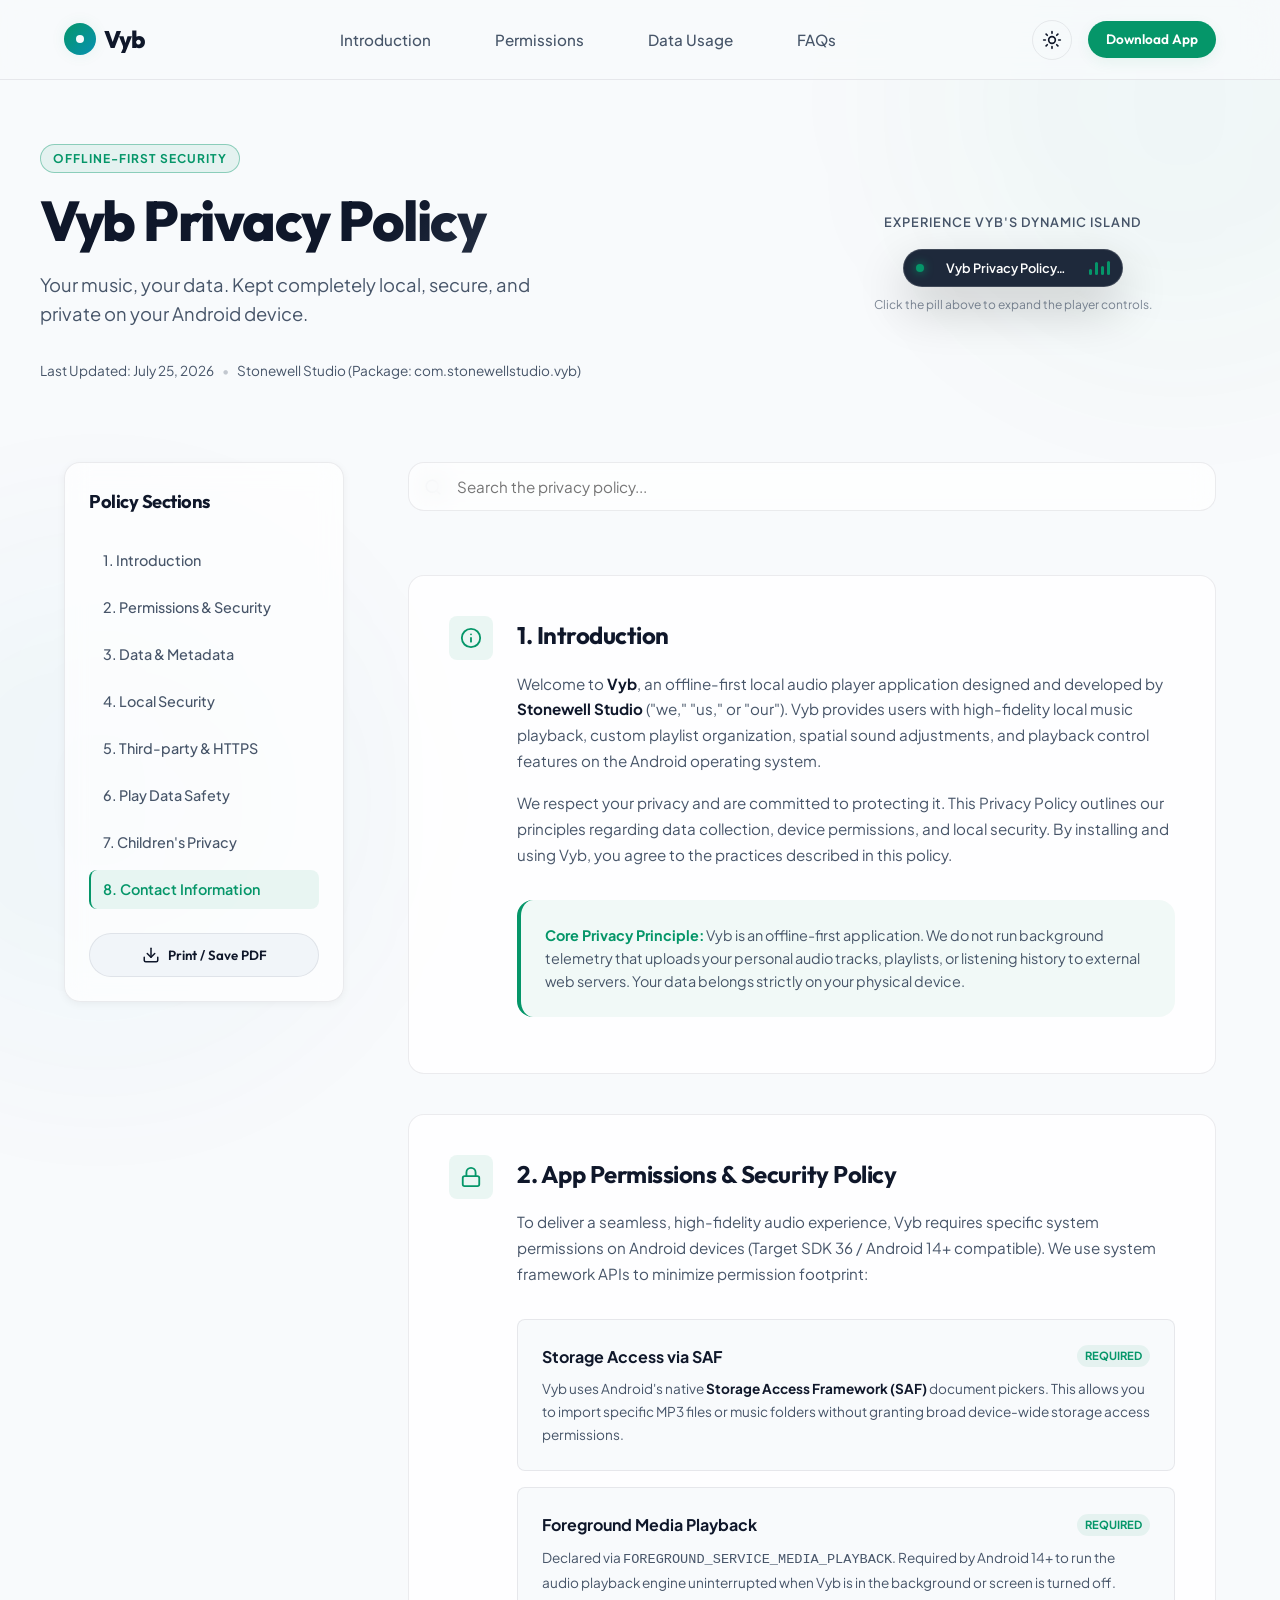
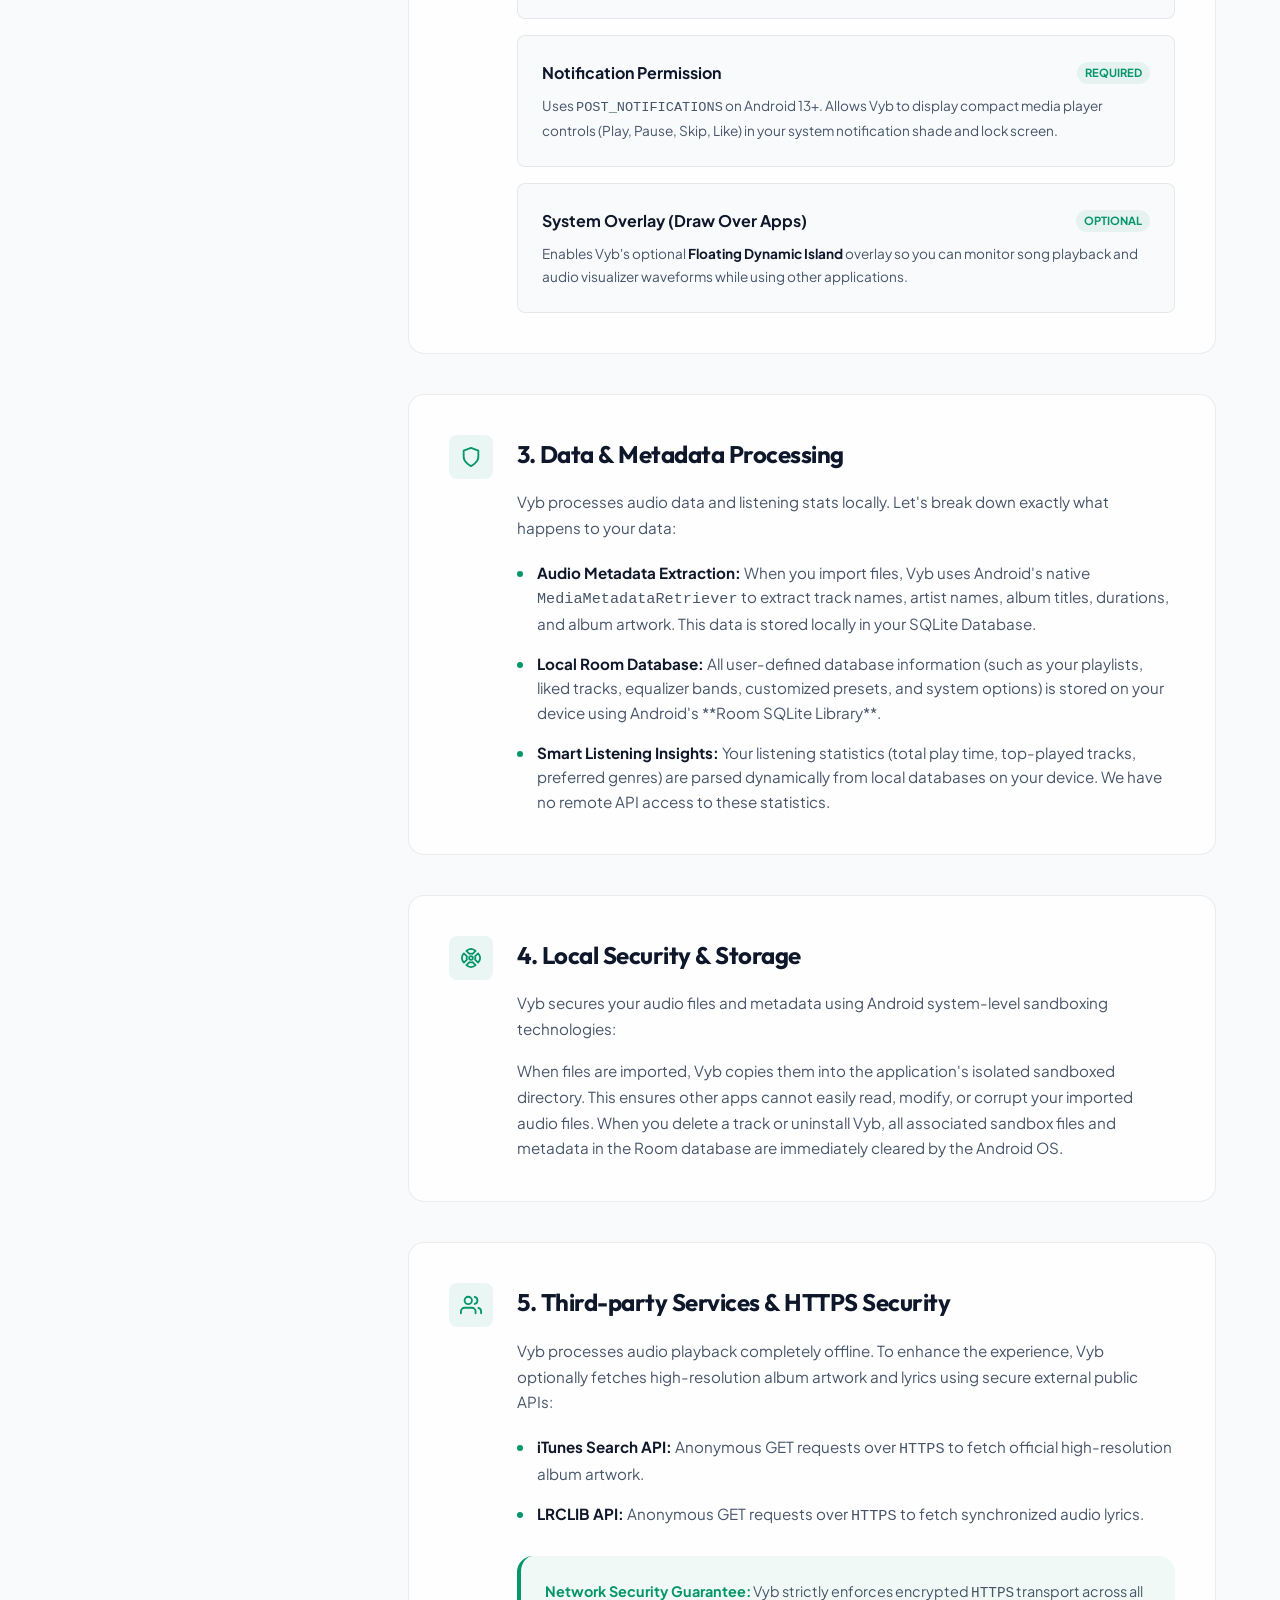
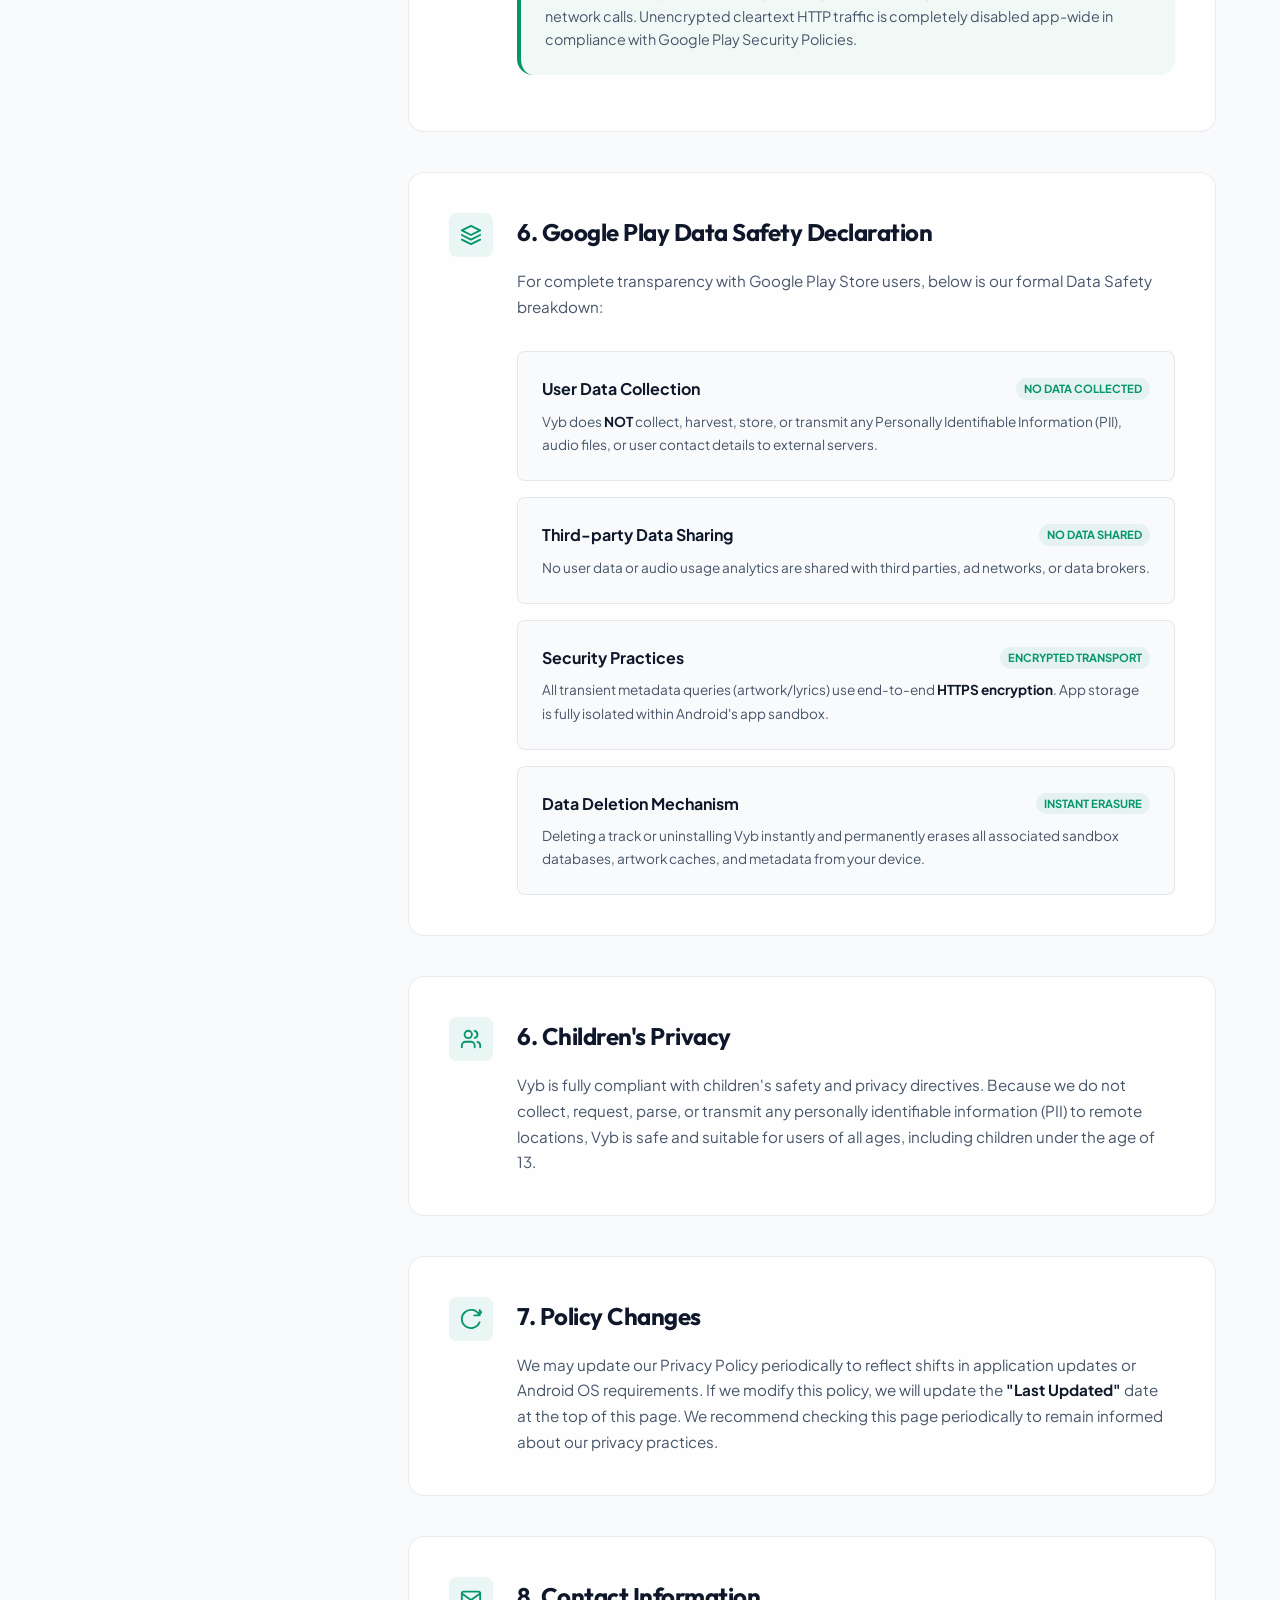
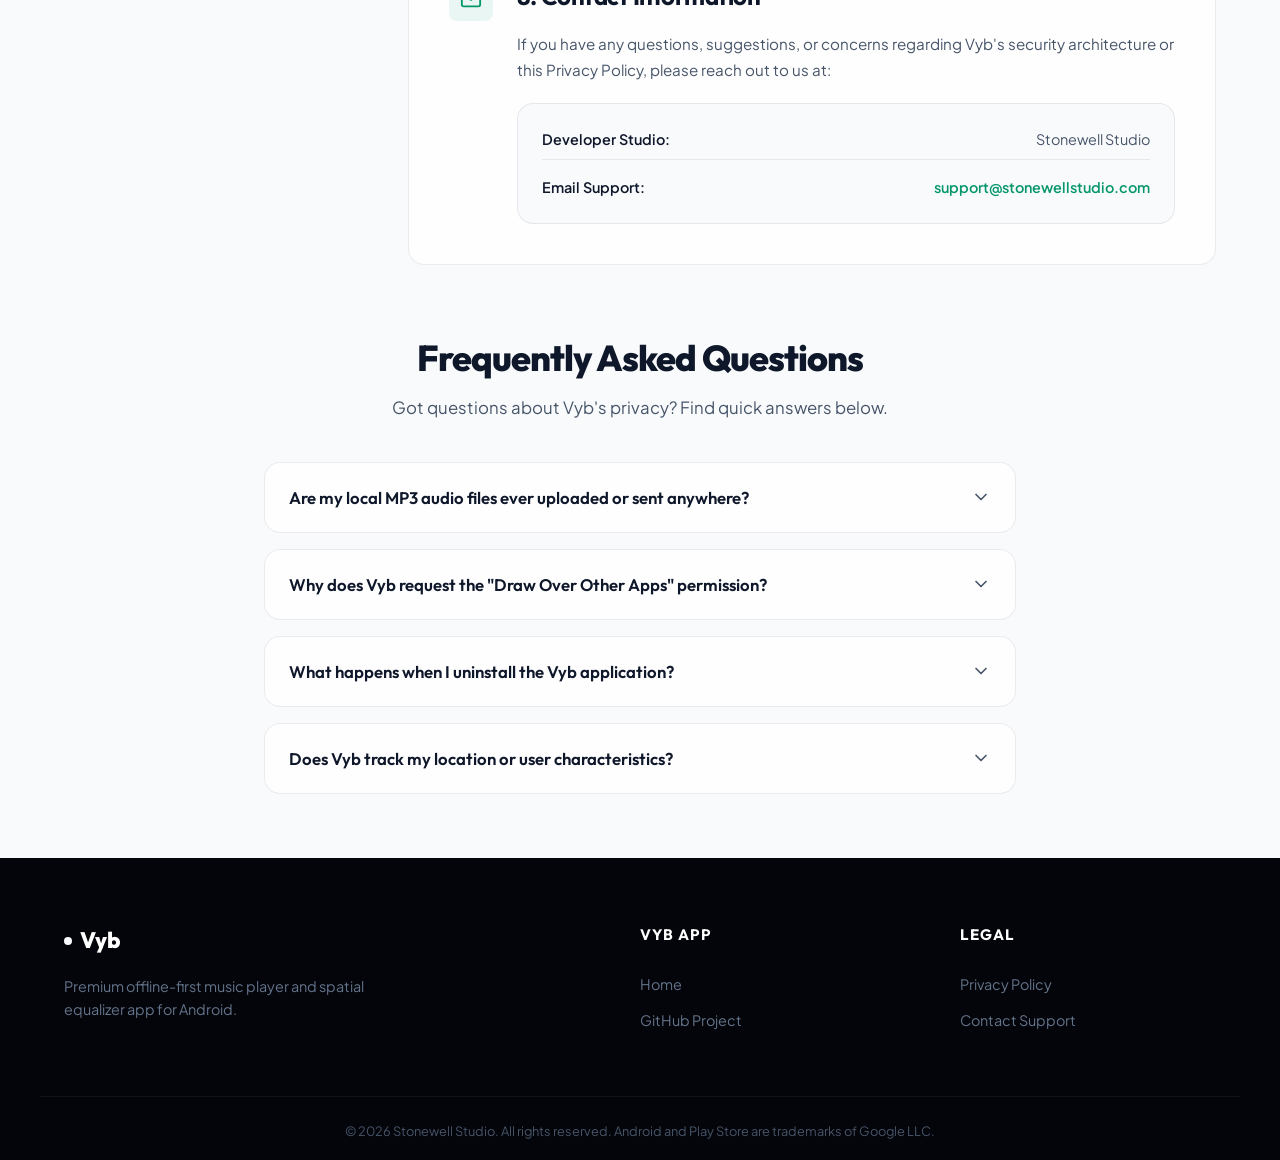
==== commit b305ab50: "refactor: website & privacy" ====
--- a/website/privacy.html
+++ b/website/privacy.html
@@ -56,9 +56,9 @@
           <h1 class="hero-title">Vyb Privacy Policy</h1>
           <p class="hero-subtitle">Your music, your data. Kept completely local, secure, and private on your Android device.</p>
           <div class="meta-info">
-            <span class="last-updated">Last Updated: July 8, 2026</span>
+            <span class="last-updated">Last Updated: July 25, 2026</span>
             <span class="divider">•</span>
-            <span class="publisher">Stonewell Studio</span>
+            <span class="publisher">Stonewell Studio (Package: com.stonewellstudio.vyb)</span>
           </div>
         </div>
 
@@ -132,12 +132,12 @@
           <nav id="table-of-contents" aria-label="Privacy Policy Sections Navigation">
             <ul class="toc-list">
               <li><a href="#introduction" class="toc-link active">1. Introduction</a></li>
-              <li><a href="#permissions" class="toc-link">2. App Permissions</a></li>
+              <li><a href="#permissions" class="toc-link">2. Permissions & Security</a></li>
               <li><a href="#data-collection" class="toc-link">3. Data & Metadata</a></li>
               <li><a href="#security" class="toc-link">4. Local Security</a></li>
-              <li><a href="#third-parties" class="toc-link">5. Third-party Services</a></li>
-              <li><a href="#children" class="toc-link">6. Children's Privacy</a></li>
-              <li><a href="#changes" class="toc-link">7. Policy Changes</a></li>
+              <li><a href="#third-parties" class="toc-link">5. Third-party & HTTPS</a></li>
+              <li><a href="#data-safety" class="toc-link">6. Play Data Safety</a></li>
+              <li><a href="#children" class="toc-link">7. Children's Privacy</a></li>
               <li><a href="#contact" class="toc-link">8. Contact Information</a></li>
             </ul>
           </nav>
@@ -187,16 +187,32 @@
             <svg viewBox="0 0 24 24" fill="none" stroke="currentColor" stroke-width="2" stroke-linecap="round" stroke-linejoin="round"><rect x="3" y="11" width="18" height="11" rx="2" ry="2"></rect><path d="M7 11V7a5 5 0 0 1 10 0v4"></path></svg>
           </div>
           <div class="section-content">
-            <h2>2. App Permissions</h2>
-            <p>To deliver a premium, seamless audio experience, Vyb requires specific system permissions on your Android device. Below is an exhaustive list of these permissions and the features they support:</p>
+            <h2>2. App Permissions & Security Policy</h2>
+            <p>To deliver a seamless, high-fidelity audio experience, Vyb requires specific system permissions on Android devices (Target SDK 36 / Android 14+ compatible). We use system framework APIs to minimize permission footprint:</p>
             
             <div class="permission-grid">
               <div class="permission-card">
                 <div class="permission-header">
                   <span class="permission-badge">Required</span>
-                  <h3>Storage Access / Media Files</h3>
-                </div>
-                <p>Used to index, parse, and play audio files (such as <code>.mp3</code> files) residing in your device's internal storage or SD card. Vyb clones selected tracks into its secure sandbox storage to maintain continuous offline availability.</p>
+                  <h3>Storage Access via SAF</h3>
+                </div>
+                <p>Vyb uses Android's native <strong>Storage Access Framework (SAF)</strong> document pickers. This allows you to import specific MP3 files or music folders without granting broad device-wide storage access permissions.</p>
+              </div>
+
+              <div class="permission-card">
+                <div class="permission-header">
+                  <span class="permission-badge">Required</span>
+                  <h3>Foreground Media Playback</h3>
+                </div>
+                <p>Declared via <code>FOREGROUND_SERVICE_MEDIA_PLAYBACK</code>. Required by Android 14+ to run the audio playback engine uninterrupted when Vyb is in the background or screen is turned off.</p>
+              </div>
+
+              <div class="permission-card">
+                <div class="permission-header">
+                  <span class="permission-badge">Required</span>
+                  <h3>Notification Permission</h3>
+                </div>
+                <p>Uses <code>POST_NOTIFICATIONS</code> on Android 13+. Allows Vyb to display compact media player controls (Play, Pause, Skip, Like) in your system notification shade and lock screen.</p>
               </div>
 
               <div class="permission-card">
@@ -204,15 +220,7 @@
                   <span class="permission-badge">Optional</span>
                   <h3>System Overlay (Draw Over Apps)</h3>
                 </div>
-                <p>Enables Vyb's signature <strong>Floating Dynamic Island</strong> overlay. This allows you to monitor song playback, view active equalizer waveforms, and trigger controls while interacting with other applications.</p>
-              </div>
-
-              <div class="permission-card">
-                <div class="permission-header">
-                  <span class="permission-badge">Required</span>
-                  <h3>Foreground Service Permission</h3>
-                </div>
-                <p>Required by Android to prevent the operating system from terminating the music engine (ExoPlayer) when Vyb is running in the background or when the screen is turned off.</p>
+                <p>Enables Vyb's optional <strong>Floating Dynamic Island</strong> overlay so you can monitor song playback and audio visualizer waveforms while using other applications.</p>
               </div>
             </div>
           </div>
@@ -256,11 +264,57 @@
             <svg viewBox="0 0 24 24" fill="none" stroke="currentColor" stroke-width="2" stroke-linecap="round" stroke-linejoin="round"><path d="M17 21v-2a4 4 0 0 0-4-4H5a4 4 0 0 0-4 4v2"></path><circle cx="9" cy="7" r="4"></circle><path d="M23 21v-2a4 4 0 0 0-3-3.87"></path><path d="M16 3.13a4 4 0 0 1 0 7.75"></path></svg>
           </div>
           <div class="section-content">
-            <h2>5. Third-party Services</h2>
-            <p>The core application is completely offline. However, certain dependencies or developer kits may have specific behaviors:</p>
-            
-            <div class="callout callout-warning">
-              <strong>Firebase Integration:</strong> Depending on the build configuration, Vyb may reference Firebase services (such as Firebase AI or App Check) which may log minimal anonymous hardware configurations, network descriptors, and crash logs. No personal audio files or tracking details are shared.
+            <h2>5. Third-party Services & HTTPS Security</h2>
+            <p>Vyb processes audio playback completely offline. To enhance the experience, Vyb optionally fetches high-resolution album artwork and lyrics using secure external public APIs:</p>
+            <ul class="styled-list">
+              <li><strong>iTunes Search API:</strong> Anonymous GET requests over <code>HTTPS</code> to fetch official high-resolution album artwork.</li>
+              <li><strong>LRCLIB API:</strong> Anonymous GET requests over <code>HTTPS</code> to fetch synchronized audio lyrics.</li>
+            </ul>
+            <div class="callout callout-info" style="margin-top: 12px;">
+              <strong>Network Security Guarantee:</strong> Vyb strictly enforces encrypted <code>HTTPS</code> transport across all network calls. Unencrypted cleartext HTTP traffic is completely disabled app-wide in compliance with Google Play Security Policies.
+            </div>
+          </div>
+        </section>
+
+        <section id="data-safety" class="policy-section">
+          <div class="section-icon-wrapper">
+            <svg viewBox="0 0 24 24" fill="none" stroke="currentColor" stroke-width="2" stroke-linecap="round" stroke-linejoin="round"><path d="M12 2L2 7l10 5 10-5-10-5zM2 17l10 5 10-5M2 12l10 5 10-5"></path></svg>
+          </div>
+          <div class="section-content">
+            <h2>6. Google Play Data Safety Declaration</h2>
+            <p>For complete transparency with Google Play Store users, below is our formal Data Safety breakdown:</p>
+            <div class="permission-grid">
+              <div class="permission-card">
+                <div class="permission-header">
+                  <span class="permission-badge">No Data Collected</span>
+                  <h3>User Data Collection</h3>
+                </div>
+                <p>Vyb does <strong>NOT</strong> collect, harvest, store, or transmit any Personally Identifiable Information (PII), audio files, or user contact details to external servers.</p>
+              </div>
+
+              <div class="permission-card">
+                <div class="permission-header">
+                  <span class="permission-badge">No Data Shared</span>
+                  <h3>Third-party Data Sharing</h3>
+                </div>
+                <p>No user data or audio usage analytics are shared with third parties, ad networks, or data brokers.</p>
+              </div>
+
+              <div class="permission-card">
+                <div class="permission-header">
+                  <span class="permission-badge">Encrypted Transport</span>
+                  <h3>Security Practices</h3>
+                </div>
+                <p>All transient metadata queries (artwork/lyrics) use end-to-end <strong>HTTPS encryption</strong>. App storage is fully isolated within Android's app sandbox.</p>
+              </div>
+
+              <div class="permission-card">
+                <div class="permission-header">
+                  <span class="permission-badge">Instant Erasure</span>
+                  <h3>Data Deletion Mechanism</h3>
+                </div>
+                <p>Deleting a track or uninstalling Vyb instantly and permanently erases all associated sandbox databases, artwork caches, and metadata from your device.</p>
+              </div>
             </div>
           </div>
         </section>
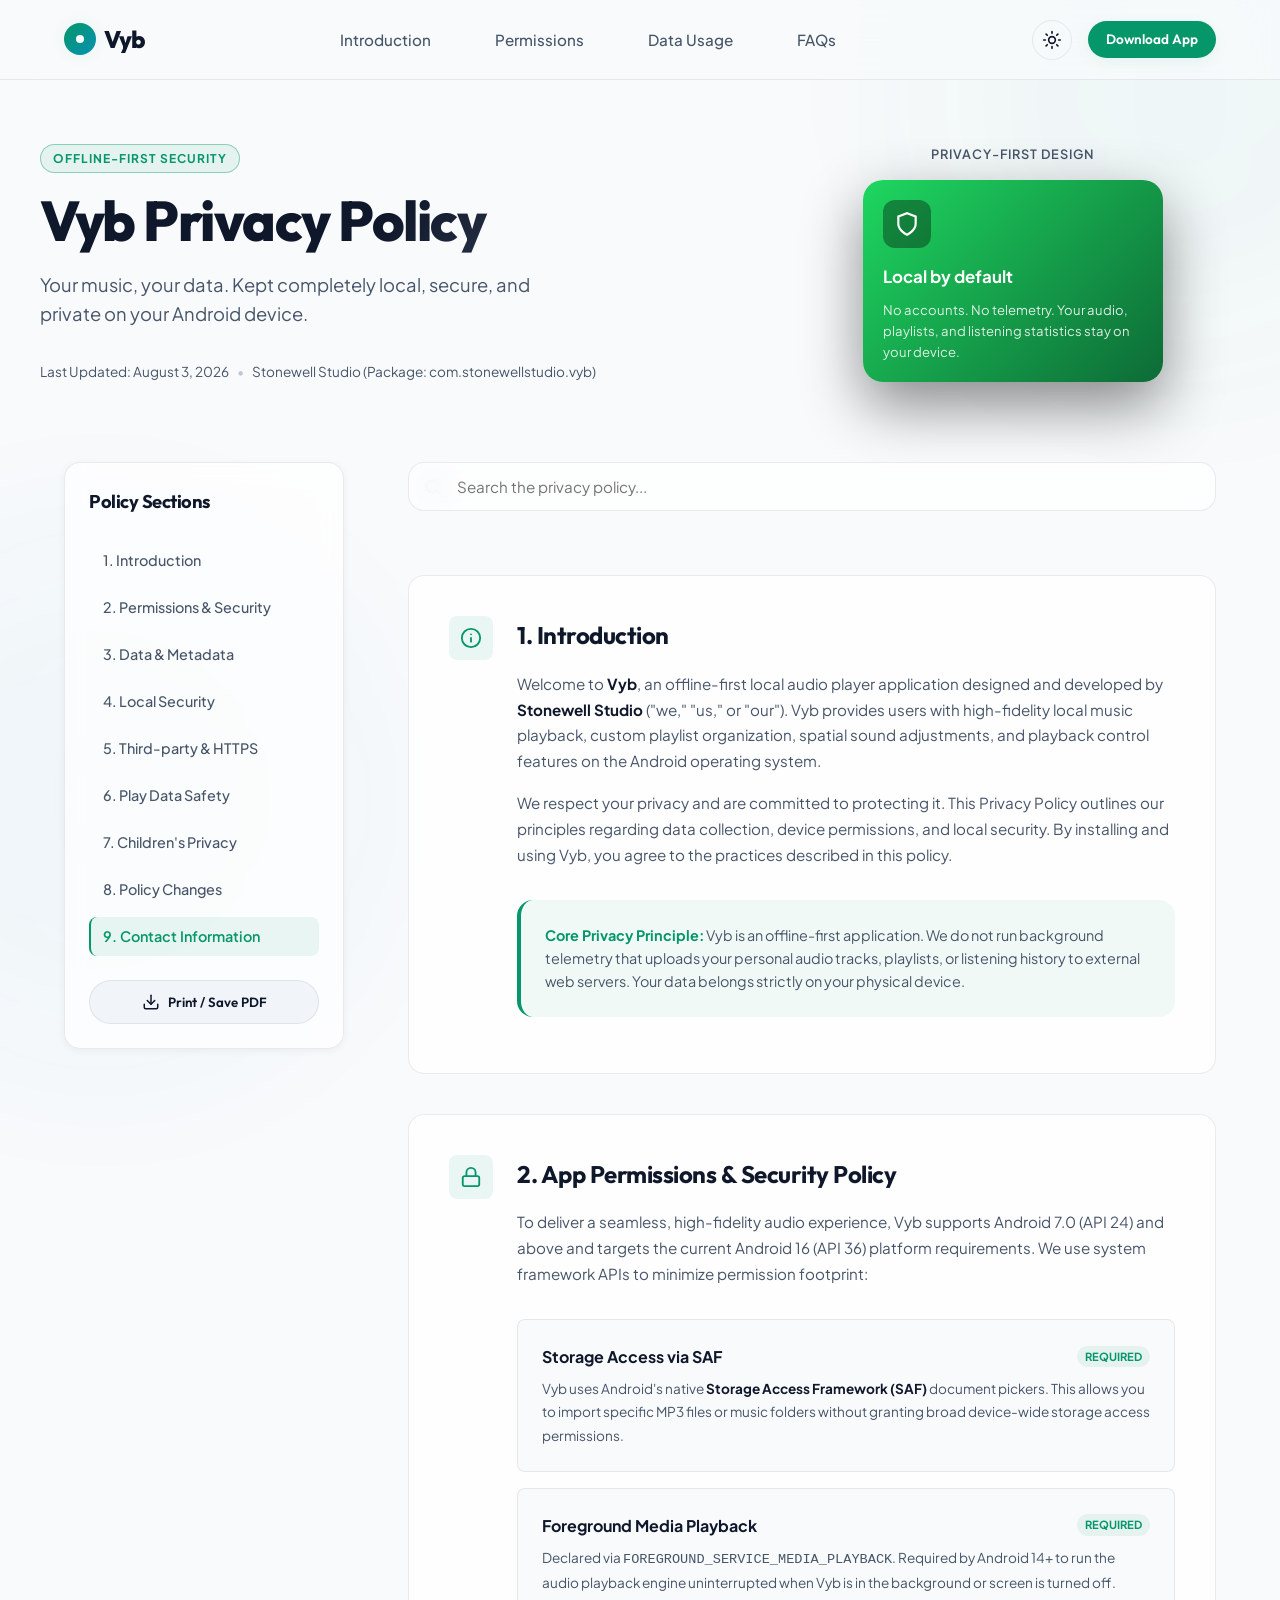
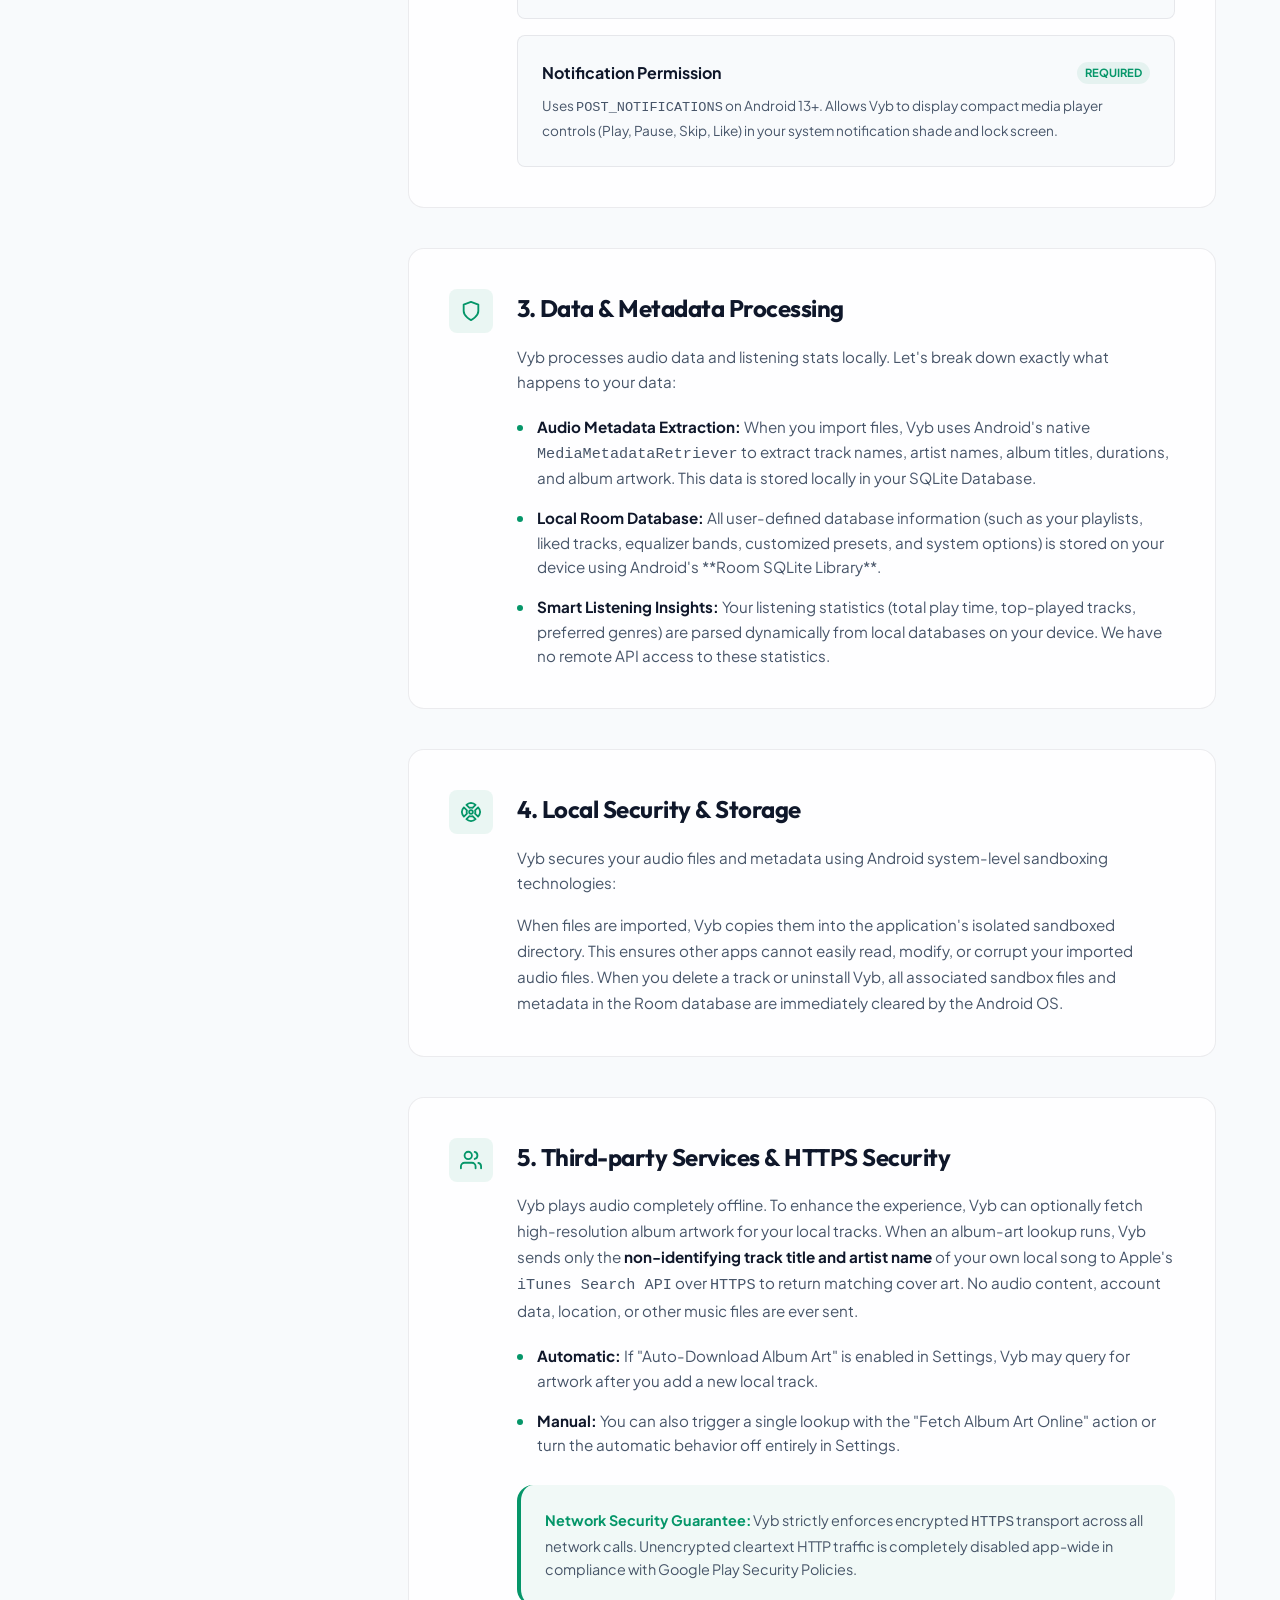
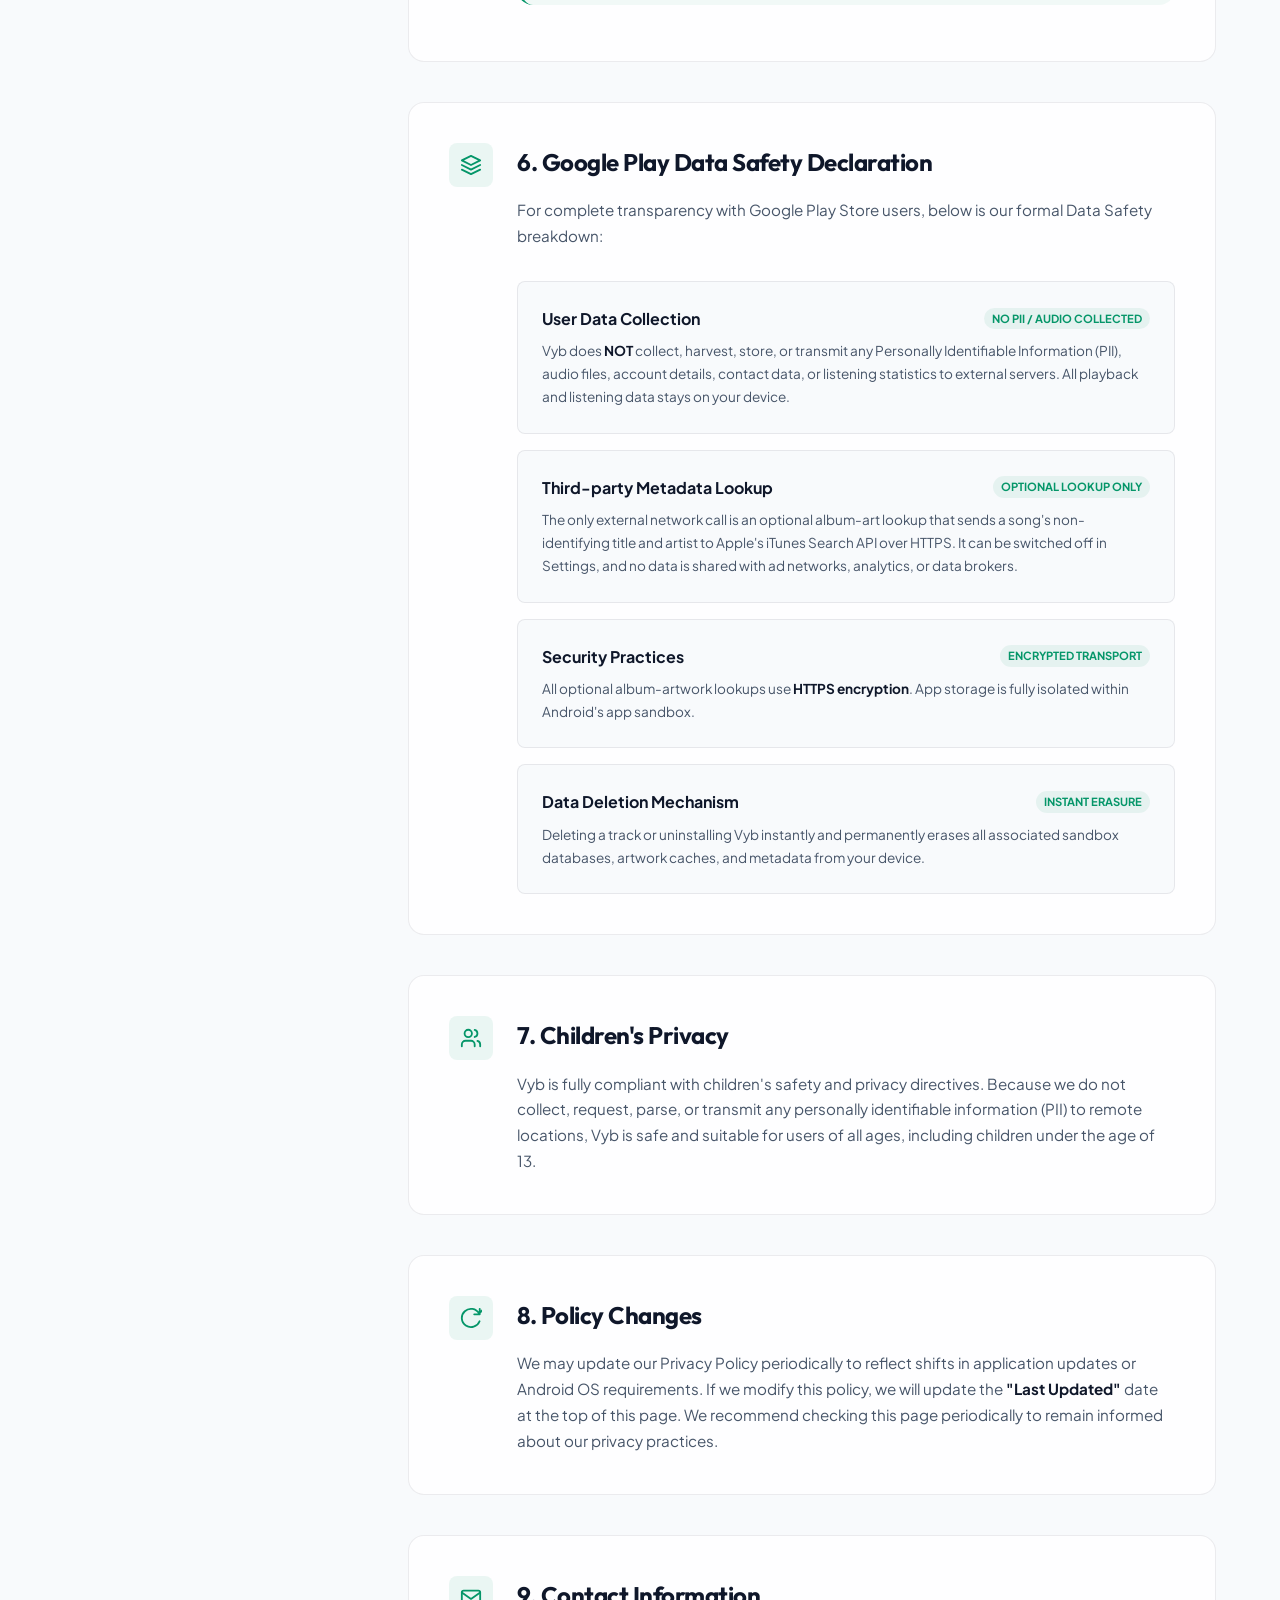
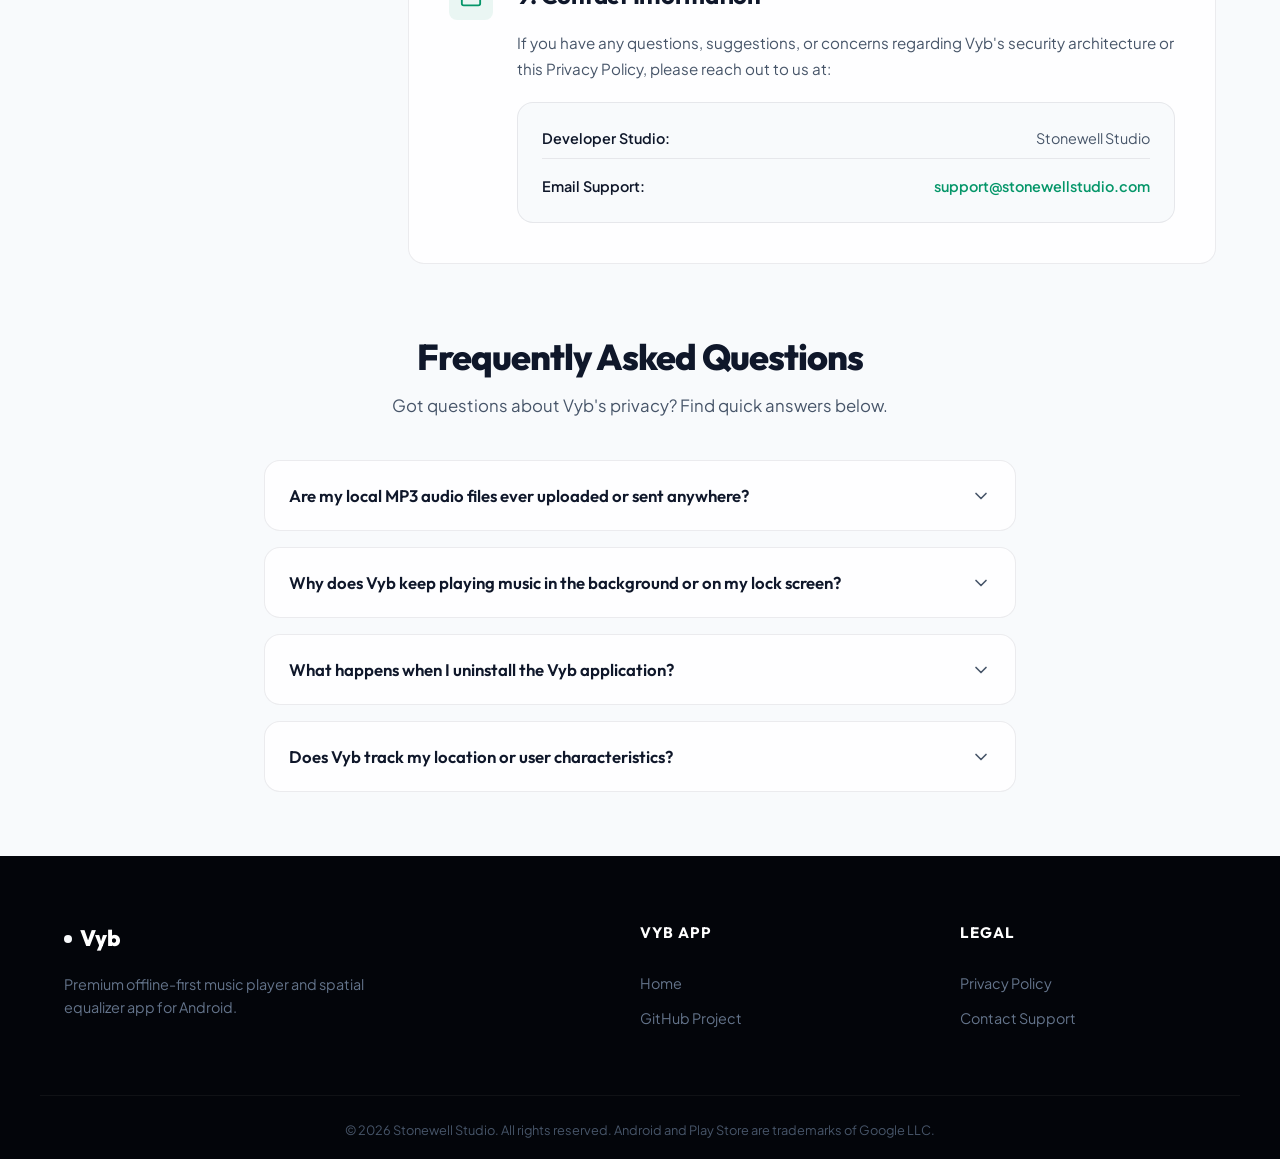
==== commit 50612efe: "refactor: upgrade sdk and fix Play Store policy compliance" ====
--- a/website/privacy.html
+++ b/website/privacy.html
@@ -56,68 +56,23 @@
           <h1 class="hero-title">Vyb Privacy Policy</h1>
           <p class="hero-subtitle">Your music, your data. Kept completely local, secure, and private on your Android device.</p>
           <div class="meta-info">
-            <span class="last-updated">Last Updated: July 25, 2026</span>
+            <span class="last-updated">Last Updated: August 3, 2026</span>
             <span class="divider">•</span>
             <span class="publisher">Stonewell Studio (Package: com.stonewellstudio.vyb)</span>
           </div>
         </div>
 
-        <!-- Dynamic Island Interactive Widget -->
+        <!-- Privacy Guarantee Card -->
         <div class="interactive-widget-container">
-          <div class="widget-label">Experience Vyb's Dynamic Island</div>
-          <div class="dynamic-island-wrapper">
-            <div id="dynamic-island" class="dynamic-island compact" tabindex="0" role="button" aria-expanded="false" aria-label="Vyb Dynamic Island Player Controls">
-              <!-- Compact State Content -->
-              <div class="island-content compact-view">
-                <span class="playing-dot"></span>
-                <span class="now-playing-title">Vyb Privacy Policy.mp3</span>
-                <div class="waveform">
-                  <span class="bar bar-1"></span>
-                  <span class="bar bar-2"></span>
-                  <span class="bar bar-3"></span>
-                  <span class="bar bar-4"></span>
-                </div>
-              </div>
-              
-              <!-- Expanded State Content -->
-              <div class="island-content expanded-view">
-                <div class="track-info">
-                  <div class="track-artwork">
-                    <svg viewBox="0 0 24 24" fill="none" stroke="currentColor" stroke-width="2" stroke-linecap="round" stroke-linejoin="round">
-                      <path d="M9 18V5l12-2v13"></path>
-                      <circle cx="6" cy="18" r="3"></circle>
-                      <circle cx="18" cy="16" r="3"></circle>
-                    </svg>
-                  </div>
-                  <div class="track-details">
-                    <div class="track-title-expanded">VYB Privacy & Security</div>
-                    <div class="track-artist-expanded">Stonewell Studio</div>
-                  </div>
-                </div>
-                
-                <div class="playback-progress-container">
-                  <span class="progress-time current">0:45</span>
-                  <div class="progress-bar-track">
-                    <div class="progress-bar-fill" style="width: 35%;"></div>
-                  </div>
-                  <span class="progress-time total">2:15</span>
-                </div>
-
-                <div class="player-controls">
-                  <button class="player-btn" aria-label="Previous Track">
-                    <svg viewBox="0 0 24 24" fill="none" stroke="currentColor" stroke-width="2" stroke-linecap="round" stroke-linejoin="round"><polygon points="19 20 9 12 19 4 19 20"></polygon><line x1="5" y1="19" x2="5" y2="5"></line></svg>
-                  </button>
-                  <button id="widget-play-pause" class="player-btn play-btn" aria-label="Play/Pause">
-                    <svg class="play-icon" viewBox="0 0 24 24" fill="none" stroke="currentColor" stroke-width="2" stroke-linecap="round" stroke-linejoin="round"><polygon points="5 3 19 12 5 21 5 3"></polygon></svg>
-                    <svg class="pause-icon hidden" viewBox="0 0 24 24" fill="none" stroke="currentColor" stroke-width="2" stroke-linecap="round" stroke-linejoin="round"><rect x="6" y="4" width="4" height="16"></rect><rect x="14" y="4" width="4" height="16"></rect></svg>
-                  </button>
-                  <button class="player-btn" aria-label="Next Track">
-                    <svg viewBox="0 0 24 24" fill="none" stroke="currentColor" stroke-width="2" stroke-linecap="round" stroke-linejoin="round"><polygon points="5 4 15 12 5 20 5 4"></polygon><line x1="19" y1="5" x2="19" y2="19"></line></svg>
-                  </button>
-                </div>
-              </div>
-            </div>
-            <p class="island-instruction">Click the pill above to expand the player controls.</p>
+          <div class="widget-label">Privacy-First Design</div>
+          <div class="now-playing-card" style="width: 300px; background: linear-gradient(135deg, #1ed760, #0d6b36); border-radius: 20px; padding: 20px; box-shadow: 0 24px 60px rgba(0,0,0,.45);">
+            <div style="width:48px;height:48px;border-radius:12px;background:rgba(0,0,0,.35);display:flex;align-items:center;justify-content:center;">
+              <svg viewBox="0 0 24 24" fill="none" stroke="#ffffff" stroke-width="2" style="width:26px;height:26px;"><path d="M12 22s8-4 8-10V5l-8-3-8 3v7c0 6 8 10 8 10z"></path></svg>
+            </div>
+            <div style="color:#ffffff; font-weight:700; font-size:1.05rem; margin-top:16px;">Local by default</div>
+            <div style="color:rgba(255,255,255,.85); font-size:.82rem; margin-top:8px; line-height:1.6;">
+              No accounts. No telemetry. Your audio, playlists, and listening statistics stay on your device.
+            </div>
           </div>
         </div>
       </div>
@@ -138,7 +93,8 @@
               <li><a href="#third-parties" class="toc-link">5. Third-party & HTTPS</a></li>
               <li><a href="#data-safety" class="toc-link">6. Play Data Safety</a></li>
               <li><a href="#children" class="toc-link">7. Children's Privacy</a></li>
-              <li><a href="#contact" class="toc-link">8. Contact Information</a></li>
+              <li><a href="#changes" class="toc-link">8. Policy Changes</a></li>
+              <li><a href="#contact" class="toc-link">9. Contact Information</a></li>
             </ul>
           </nav>
           <div class="sidebar-footer">
@@ -188,7 +144,7 @@
           </div>
           <div class="section-content">
             <h2>2. App Permissions & Security Policy</h2>
-            <p>To deliver a seamless, high-fidelity audio experience, Vyb requires specific system permissions on Android devices (Target SDK 36 / Android 14+ compatible). We use system framework APIs to minimize permission footprint:</p>
+            <p>To deliver a seamless, high-fidelity audio experience, Vyb supports Android 7.0 (API 24) and above and targets the current Android 16 (API 36) platform requirements. We use system framework APIs to minimize permission footprint:</p>
             
             <div class="permission-grid">
               <div class="permission-card">
@@ -213,14 +169,6 @@
                   <h3>Notification Permission</h3>
                 </div>
                 <p>Uses <code>POST_NOTIFICATIONS</code> on Android 13+. Allows Vyb to display compact media player controls (Play, Pause, Skip, Like) in your system notification shade and lock screen.</p>
-              </div>
-
-              <div class="permission-card">
-                <div class="permission-header">
-                  <span class="permission-badge">Optional</span>
-                  <h3>System Overlay (Draw Over Apps)</h3>
-                </div>
-                <p>Enables Vyb's optional <strong>Floating Dynamic Island</strong> overlay so you can monitor song playback and audio visualizer waveforms while using other applications.</p>
               </div>
             </div>
           </div>
@@ -265,10 +213,10 @@
           </div>
           <div class="section-content">
             <h2>5. Third-party Services & HTTPS Security</h2>
-            <p>Vyb processes audio playback completely offline. To enhance the experience, Vyb optionally fetches high-resolution album artwork and lyrics using secure external public APIs:</p>
+            <p>Vyb plays audio completely offline. To enhance the experience, Vyb can optionally fetch high-resolution album artwork for your local tracks. When an album-art lookup runs, Vyb sends only the <strong>non-identifying track title and artist name</strong> of your own local song to Apple's <code>iTunes Search API</code> over <code>HTTPS</code> to return matching cover art. No audio content, account data, location, or other music files are ever sent.</p>
             <ul class="styled-list">
-              <li><strong>iTunes Search API:</strong> Anonymous GET requests over <code>HTTPS</code> to fetch official high-resolution album artwork.</li>
-              <li><strong>LRCLIB API:</strong> Anonymous GET requests over <code>HTTPS</code> to fetch synchronized audio lyrics.</li>
+              <li><strong>Automatic:</strong> If "Auto-Download Album Art" is enabled in Settings, Vyb may query for artwork after you add a new local track.</li>
+              <li><strong>Manual:</strong> You can also trigger a single lookup with the "Fetch Album Art Online" action or turn the automatic behavior off entirely in Settings.</li>
             </ul>
             <div class="callout callout-info" style="margin-top: 12px;">
               <strong>Network Security Guarantee:</strong> Vyb strictly enforces encrypted <code>HTTPS</code> transport across all network calls. Unencrypted cleartext HTTP traffic is completely disabled app-wide in compliance with Google Play Security Policies.
@@ -286,18 +234,18 @@
             <div class="permission-grid">
               <div class="permission-card">
                 <div class="permission-header">
-                  <span class="permission-badge">No Data Collected</span>
+                  <span class="permission-badge">No PII / Audio Collected</span>
                   <h3>User Data Collection</h3>
                 </div>
-                <p>Vyb does <strong>NOT</strong> collect, harvest, store, or transmit any Personally Identifiable Information (PII), audio files, or user contact details to external servers.</p>
-              </div>
-
-              <div class="permission-card">
-                <div class="permission-header">
-                  <span class="permission-badge">No Data Shared</span>
-                  <h3>Third-party Data Sharing</h3>
-                </div>
-                <p>No user data or audio usage analytics are shared with third parties, ad networks, or data brokers.</p>
+                <p>Vyb does <strong>NOT</strong> collect, harvest, store, or transmit any Personally Identifiable Information (PII), audio files, account details, contact data, or listening statistics to external servers. All playback and listening data stays on your device.</p>
+              </div>
+
+              <div class="permission-card">
+                <div class="permission-header">
+                  <span class="permission-badge">Optional Lookup Only</span>
+                  <h3>Third-party Metadata Lookup</h3>
+                </div>
+                <p>The only external network call is an optional album-art lookup that sends a song's non-identifying title and artist to Apple's iTunes Search API over HTTPS. It can be switched off in Settings, and no data is shared with ad networks, analytics, or data brokers.</p>
               </div>
 
               <div class="permission-card">
@@ -305,7 +253,7 @@
                   <span class="permission-badge">Encrypted Transport</span>
                   <h3>Security Practices</h3>
                 </div>
-                <p>All transient metadata queries (artwork/lyrics) use end-to-end <strong>HTTPS encryption</strong>. App storage is fully isolated within Android's app sandbox.</p>
+                <p>All optional album-artwork lookups use <strong>HTTPS encryption</strong>. App storage is fully isolated within Android's app sandbox.</p>
               </div>
 
               <div class="permission-card">
@@ -324,7 +272,7 @@
             <svg viewBox="0 0 24 24" fill="none" stroke="currentColor" stroke-width="2" stroke-linecap="round" stroke-linejoin="round"><path d="M16 21v-2a4 4 0 0 0-4-4H6a4 4 0 0 0-4 4v2"></path><circle cx="9" cy="7" r="4"></circle><path d="M22 21v-2a4 4 0 0 0-3-3.87"></path><path d="M16 3.13a4 4 0 0 1 0 7.75"></path></svg>
           </div>
           <div class="section-content">
-            <h2>6. Children's Privacy</h2>
+            <h2>7. Children's Privacy</h2>
             <p>Vyb is fully compliant with children's safety and privacy directives. Because we do not collect, request, parse, or transmit any personally identifiable information (PII) to remote locations, Vyb is safe and suitable for users of all ages, including children under the age of 13.</p>
           </div>
         </section>
@@ -334,7 +282,7 @@
             <svg viewBox="0 0 24 24" fill="none" stroke="currentColor" stroke-width="2" stroke-linecap="round" stroke-linejoin="round"><path d="M21.5 2v6h-6M21.34 15.57a10 10 0 1 1-.57-8.38l5.67-5.67"></path></svg>
           </div>
           <div class="section-content">
-            <h2>7. Policy Changes</h2>
+            <h2>8. Policy Changes</h2>
             <p>We may update our Privacy Policy periodically to reflect shifts in application updates or Android OS requirements. If we modify this policy, we will update the <strong>"Last Updated"</strong> date at the top of this page. We recommend checking this page periodically to remain informed about our privacy practices.</p>
           </div>
         </section>
@@ -344,7 +292,7 @@
             <svg viewBox="0 0 24 24" fill="none" stroke="currentColor" stroke-width="2" stroke-linecap="round" stroke-linejoin="round"><path d="M4 4h16c1.1 0 2 .9 2 2v12c0 1.1-.9 2-2 2H4c-1.1 0-2-.9-2-2V6c0-1.1.9-2 2-2z"></path><polyline points="22,6 12,13 2,6"></polyline></svg>
           </div>
           <div class="section-content">
-            <h2>8. Contact Information</h2>
+            <h2>9. Contact Information</h2>
             <p>If you have any questions, suggestions, or concerns regarding Vyb's security architecture or this Privacy Policy, please reach out to us at:</p>
             <div class="contact-card">
               <div class="contact-item">
@@ -380,11 +328,11 @@
 
         <div class="accordion-item" id="faq-2">
           <button class="accordion-trigger" aria-expanded="false" aria-controls="faq-content-2">
-            <span>Why does Vyb request the "Draw Over Other Apps" permission?</span>
+            <span>Why does Vyb keep playing music in the background or on my lock screen?</span>
             <svg class="chevron-icon" viewBox="0 0 24 24" fill="none" stroke="currentColor" stroke-width="2" stroke-linecap="round" stroke-linejoin="round"><polyline points="6 9 12 15 18 9"></polyline></svg>
           </button>
           <div class="accordion-content" id="faq-content-2" role="region" aria-labelledby="faq-2">
-            <p>This permission is strictly used to display our custom **Dynamic Island** heads-up widget overlay. This overlay allows you to view song titles and access basic playback controls (play, pause, skip) while utilizing other applications. You can turn this off or deny it at any time, and Vyb's core audio player will continue to function normally.</p>
+            <p>Vyb uses Android's standard <strong>media session</strong> framework to keep audio playing in the background. This shows compact playback controls (play, pause, skip, like, seek) in your system notification shade and lock screen as a background service, so you can control your music without keeping the app open.</p>
           </div>
         </div>
 
@@ -404,7 +352,7 @@
             <svg class="chevron-icon" viewBox="0 0 24 24" fill="none" stroke="currentColor" stroke-width="2" stroke-linecap="round" stroke-linejoin="round"><polyline points="6 9 12 15 18 9"></polyline></svg>
           </button>
           <div class="accordion-content" id="faq-content-4" role="region" aria-labelledby="faq-4">
-            <p>No. Vyb does not request access to device GPS, contacts, search logs, camera feeds, or accounts. We only require storage access to play audio and system overlay access to show the Dynamic Island.</p>
+            <p>No. Vyb does not request access to device GPS, contacts, search logs, camera feeds, or accounts. The only access required is to your local audio files so it can play and manage your music.</p>
           </div>
         </div>
       </div>
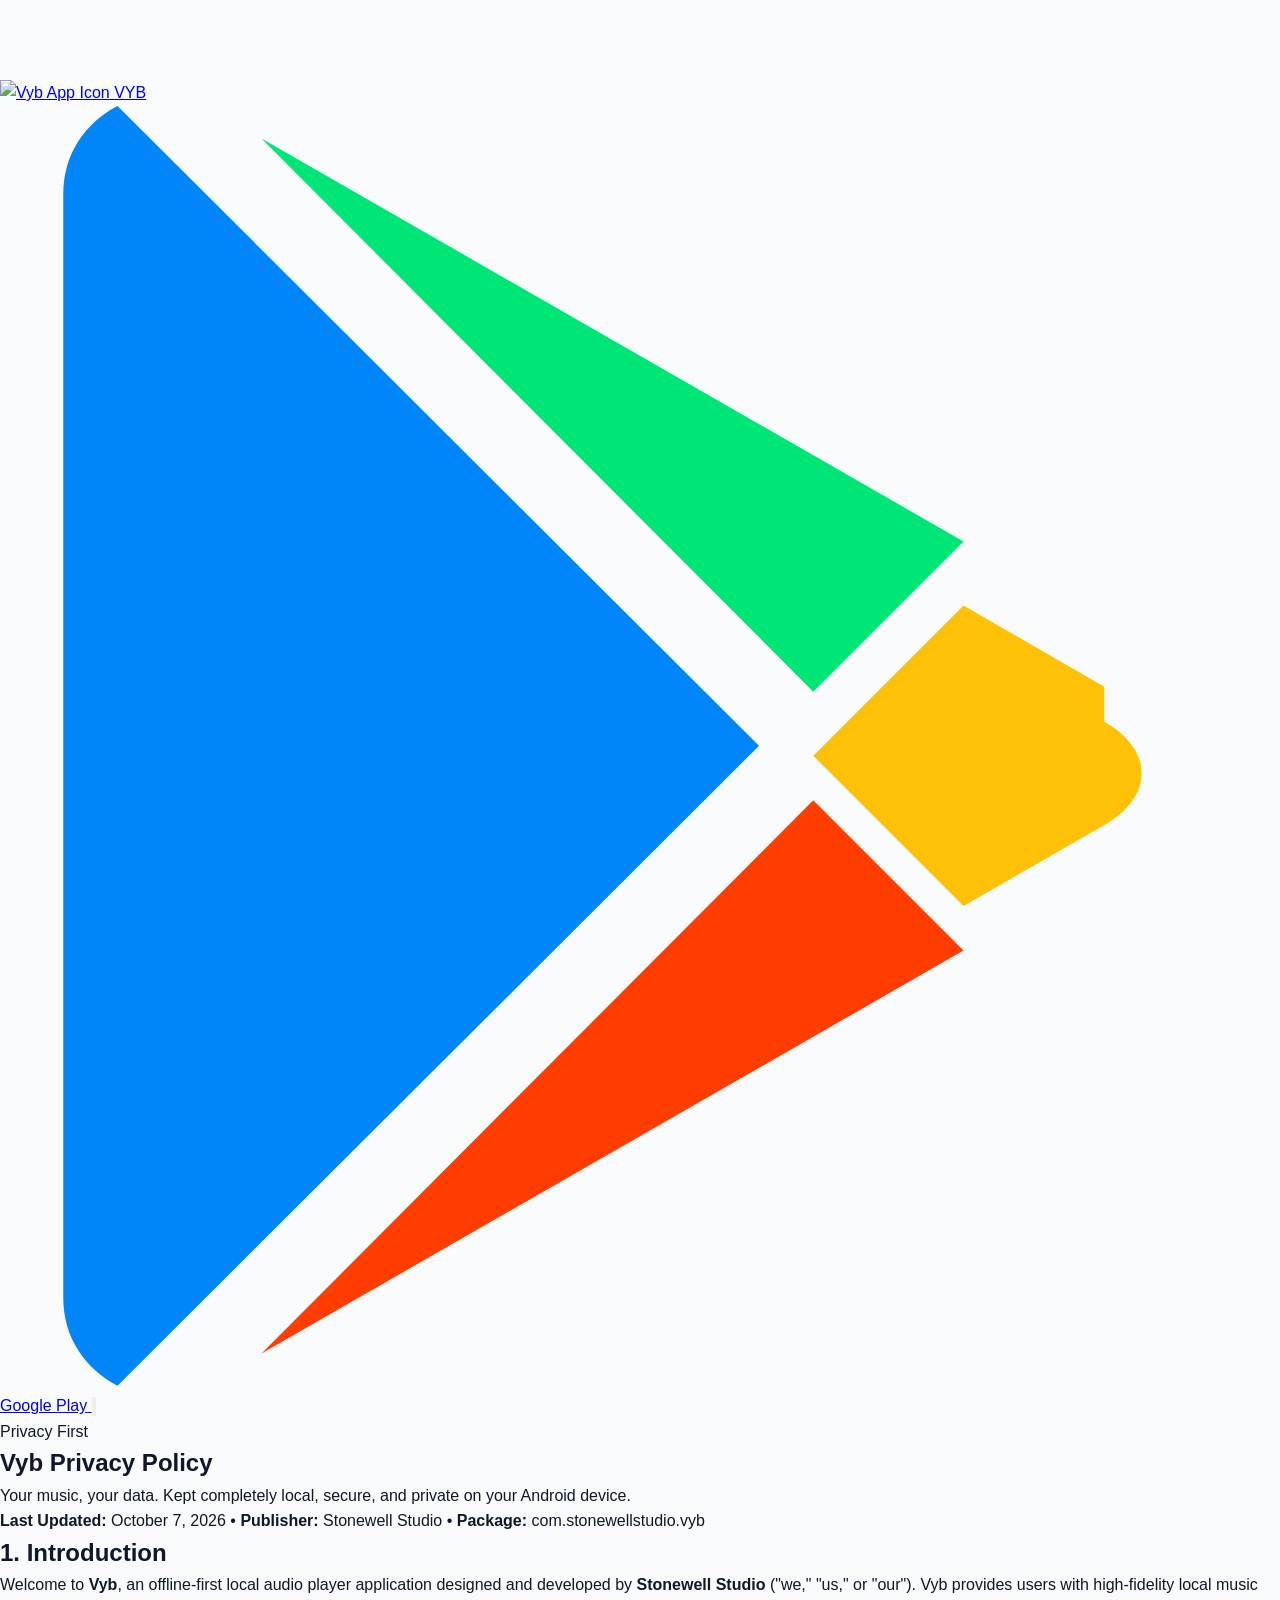
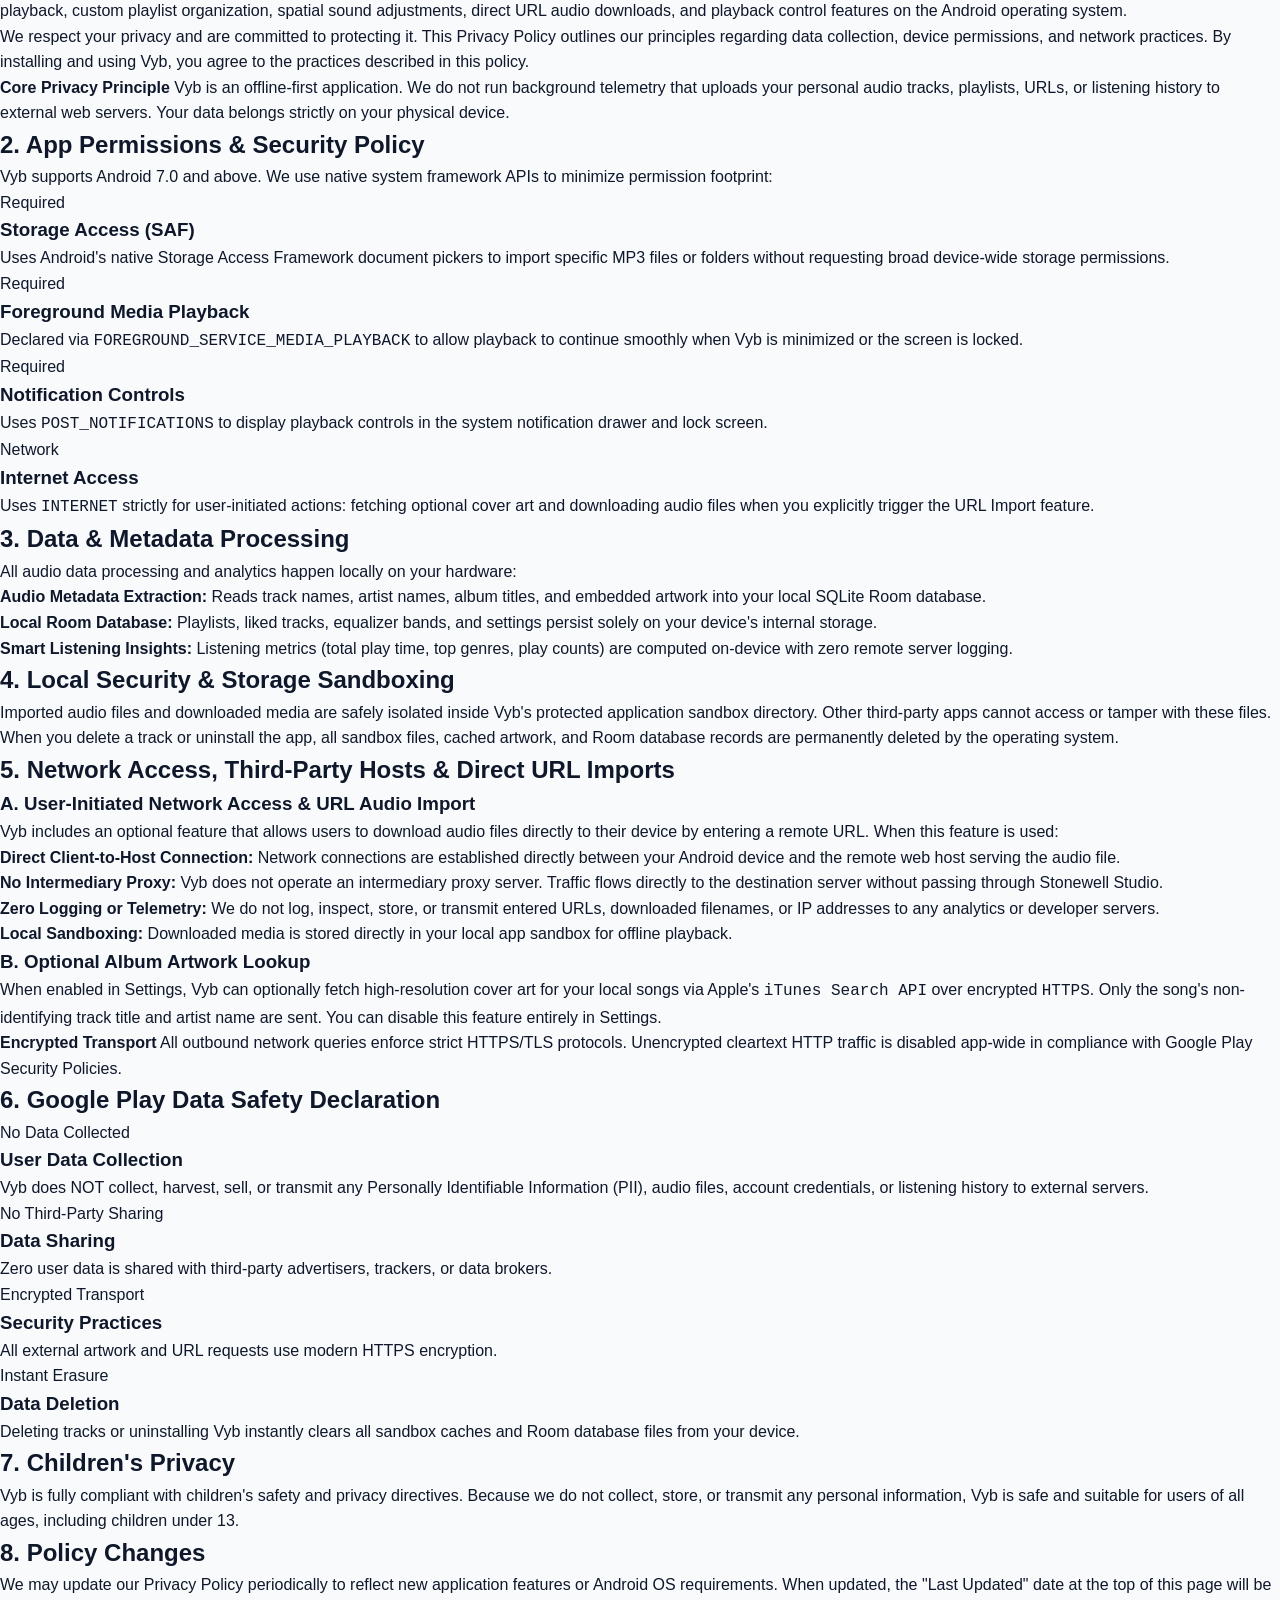
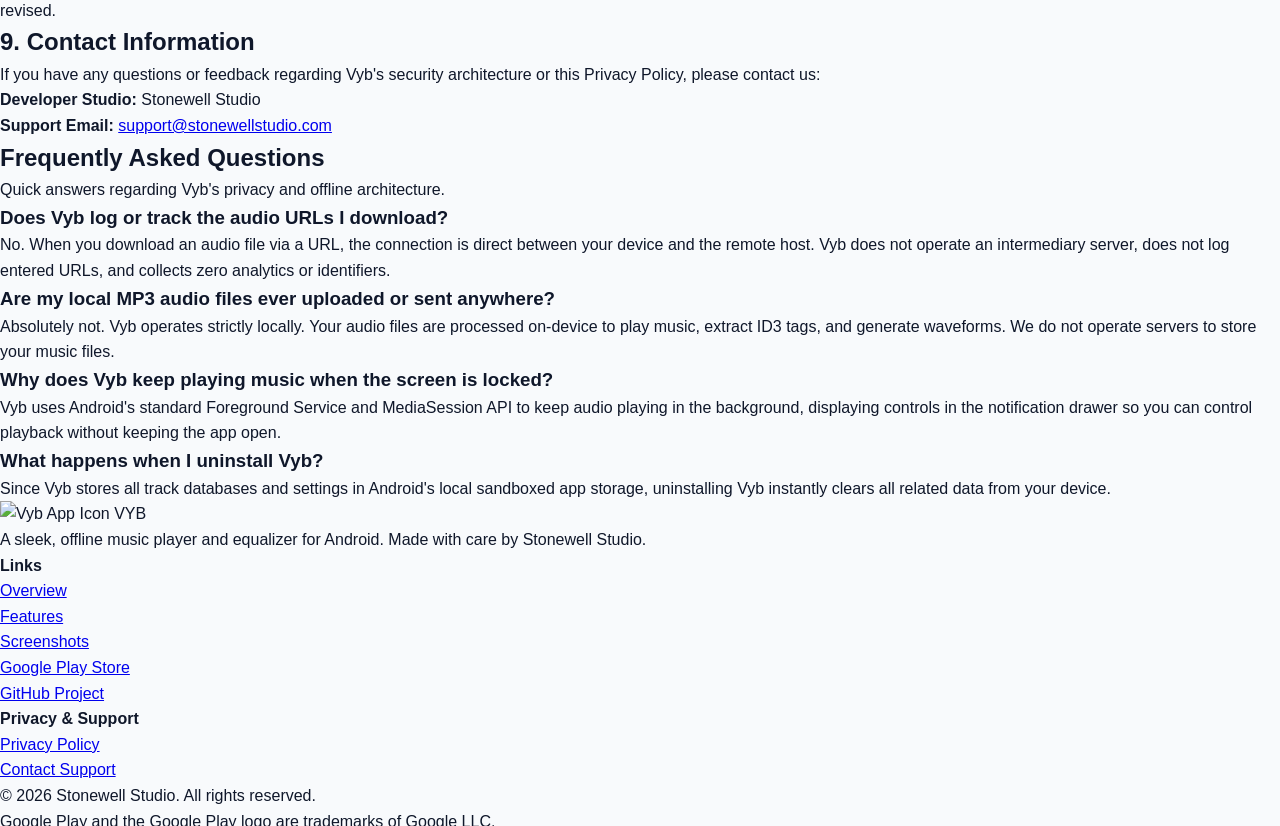
==== commit 4ce61b53: "refactor: updated website" ====
--- a/website/privacy.html
+++ b/website/privacy.html
@@ -1,5 +1,5 @@
 <!DOCTYPE html>
-<html lang="en">
+<html lang="en" class="scroll-smooth dark">
 <head>
   <meta charset="UTF-8">
   <meta name="viewport" content="width=device-width, initial-scale=1.0">
@@ -7,384 +7,423 @@
   <meta name="description" content="Privacy Policy for Vyb, the sleek, offline-first local music player and equalizer for Android. Learn how we protect your data.">
   <link rel="preconnect" href="https://fonts.googleapis.com">
   <link rel="preconnect" href="https://fonts.gstatic.com" crossorigin>
-  <link href="https://fonts.googleapis.com/css2?family=Outfit:wght@300;400;500;600;700;800&family=Plus+Jakarta+Sans:wght@300;400;500;600;700&display=swap" rel="stylesheet">
+  <link href="https://fonts.googleapis.com/css2?family=Bebas+Neue&family=Bungee&family=Comic+Neue:wght@300;400;700&display=swap" rel="stylesheet">
+  
+  <!-- Tailwind CSS CDN -->
+  <script src="https://cdn.tailwindcss.com"></script>
+  <script>
+    tailwind.config = {
+      darkMode: 'class',
+      theme: {
+        extend: {
+          fontFamily: {
+            bebas: ['"Bebas Neue"', 'sans-serif'],
+            bungee: ['"Bungee"', 'cursive', 'sans-serif'],
+            comic: ['"Comic Neue"', 'cursive', 'sans-serif'],
+          },
+          colors: {
+            vyb: {
+              emerald: '#10b981',
+              emeraldHover: '#059669',
+              cyan: '#06b6d4',
+              dark: '#070a13',
+              surface: '#0d1321',
+              card: 'rgba(19, 27, 46, 0.7)',
+              border: 'rgba(255, 255, 255, 0.08)',
+              glow: 'rgba(16, 185, 129, 0.15)'
+            }
+          }
+        }
+      }
+    }
+  </script>
   <link rel="stylesheet" href="styles.css">
 </head>
-<body class="dark-theme">
-  <!-- Glowing Background Accents -->
-  <div class="glow-bg glow-primary" id="glow-primary"></div>
-  <div class="glow-bg glow-secondary" id="glow-secondary"></div>
+<body class="bg-slate-950 text-slate-100 font-comic antialiased selection:bg-emerald-500 selection:text-black min-h-screen">
+
+  <!-- Ambient Glow Gradients -->
+  <div class="fixed top-0 left-1/4 -translate-x-1/2 w-96 h-96 bg-emerald-500/10 rounded-full blur-[140px] pointer-events-none -z-10"></div>
+  <div class="fixed top-1/3 right-10 w-96 h-96 bg-cyan-500/10 rounded-full blur-[140px] pointer-events-none -z-10"></div>
 
   <!-- Header Navigation -->
-  <header class="site-header">
-    <div class="nav-container">
-      <a href="index.html" class="logo-container" id="logo-link">
-        <div class="logo-icon">
-          <span class="logo-dot"></span>
-        </div>
-        <span class="logo-text">Vyb</span>
+  <header class="fixed top-0 left-0 right-0 z-50 backdrop-blur-xl bg-slate-950/85 border-b border-white/10 transition-all duration-300">
+    <div class="max-w-7xl mx-auto px-4 sm:px-6 lg:px-8 h-20 flex items-center justify-between">
+      <a href="index.html" class="flex items-center gap-3.5 group">
+        <img src="app_icon.webp" alt="Vyb App Icon" class="w-10 h-10 rounded-xl shadow-lg shadow-emerald-500/25 group-hover:scale-105 transition-transform object-cover border border-white/10" />
+        <span class="font-bungee text-2xl tracking-wide text-white group-hover:text-emerald-400 transition-colors">VYB</span>
       </a>
-      <nav class="main-nav" aria-label="Main Navigation">
-        <ul class="nav-links">
-          <li><a href="#introduction" class="nav-link">Introduction</a></li>
-          <li><a href="#permissions" class="nav-link">Permissions</a></li>
-          <li><a href="#data-collection" class="nav-link">Data Usage</a></li>
-          <li><a href="#faqs" class="nav-link">FAQs</a></li>
-        </ul>
+
+      <!-- Navigation Links -->
+      <nav class="hidden lg:flex items-center gap-7 text-sm font-bold text-slate-300 tracking-wide">
+        <a href="index.html#overview" class="hover:text-emerald-400 transition-colors">Home</a>
+        <a href="index.html#features" class="hover:text-emerald-400 transition-colors">Features</a>
+        <a href="index.html#screenshots" class="hover:text-emerald-400 transition-colors">Screenshots</a>
+        <a href="index.html#sound-studio" class="hover:text-emerald-400 transition-colors">Sound Studio</a>
+        <a href="#permissions" class="hover:text-emerald-400 transition-colors">Permissions</a>
+        <a href="#third-parties" class="hover:text-emerald-400 transition-colors">URL Import</a>
+        <a href="#faqs" class="hover:text-emerald-400 transition-colors">FAQs</a>
+        <a href="https://github.com/stonewellstudio/vyb" target="_blank" rel="noopener" class="flex items-center gap-1.5 text-slate-400 hover:text-white transition-colors">
+          <svg class="w-4 h-4 fill-current" viewBox="0 0 24 24"><path d="M12 0C5.37 0 0 5.37 0 12c0 5.31 3.435 9.795 8.205 11.385.6.105.825-.255.825-.57 0-.285-.015-1.23-.015-2.235-3.015.555-3.795-.735-4.035-1.41-.135-.345-.72-1.41-1.23-1.695-.42-.225-1.02-.78-.015-.795.945-.015 1.62.87 1.845 1.23 1.08 1.815 2.805 1.305 3.495.99.105-.78.42-1.305.765-1.605-2.67-.3-5.46-1.335-5.46-5.925 0-1.305.465-2.385 1.23-3.225-.12-.3-.54-1.53.12-3.18 0 0 1.005-.315 3.3 1.23.96-.27 1.98-.405 3-.405s2.04.135 3 .405c2.295-1.56 3.3-1.23 3.3-1.23.66 1.65.24 2.88.12 3.18.765.84 1.23 1.905 1.23 3.225 0 4.605-2.805 5.625-5.475 5.925.435.375.81 1.095.81 2.22 0 1.605-.015 2.895-.015 3.3 0 .315.225.69.825.57A12.02 12.02 0 0024 12c0-6.63-5.37-12-12-12z"/></svg>
+          <span>Source</span>
+        </a>
       </nav>
-      <div class="nav-actions">
-        <button id="theme-toggle" class="theme-toggle-btn" aria-label="Toggle Theme" title="Toggle Light/Dark Mode">
-          <svg class="sun-icon" viewBox="0 0 24 24" fill="none" stroke="currentColor" stroke-width="2" stroke-linecap="round" stroke-linejoin="round">
-            <circle cx="12" cy="12" r="4"></circle>
-            <path d="M12 2v2M12 20v2M4.93 4.93l1.41 1.41M17.66 17.66l1.41 1.41M2 12h2M20 12h2M6.34 17.66l-1.41 1.41M19.07 4.93l-1.41 1.41"></path>
+
+      <!-- Action Button & Mobile Toggle -->
+      <div class="flex items-center gap-3">
+        <a href="https://play.google.com/store/apps/details?id=com.stonewellstudio.vyb" target="_blank" rel="noopener" class="inline-flex items-center gap-2 px-4 py-2 rounded-xl bg-slate-900 hover:bg-slate-800 text-white border border-white/15 hover:border-emerald-500/40 shadow-sm transition-all hover:scale-105">
+          <svg class="w-4 h-4 flex-shrink-0" viewBox="0 0 512 512">
+            <path fill="#00E676" d="M325.3 234.3L104.6 13l280.8 161.2-60.1 60.1z"/>
+            <path fill="#0086F8" d="M47 0C34 6.8 25.3 19.2 25.3 35.3v441.3c0 16.1 8.7 28.5 21.7 35.3l256.6-256L47 0z"/>
+            <path fill="#FF3D00" d="M325.3 277.7l60.1 60.1L104.6 499l220.7-221.3z"/>
+            <path fill="#FFC107" d="M441.7 232.3l-56.3-32.5-60.1 60.1 60.1 60.1 56.4-32.4c19.8-11.5 19.8-30.1-.1-41.3z"/>
           </svg>
-          <svg class="moon-icon" viewBox="0 0 24 24" fill="none" stroke="currentColor" stroke-width="2" stroke-linecap="round" stroke-linejoin="round">
-            <path d="M12 3a6 6 0 0 0 9 9 9 9 0 1 1-9-9Z"></path>
+          <span class="font-bungee text-xs">Google Play</span>
+        </a>
+        <button id="mobile-menu-btn" type="button" class="lg:hidden p-2 rounded-xl bg-slate-900 text-slate-300 hover:text-white border border-white/10 transition-colors" aria-label="Toggle navigation menu">
+          <svg id="menu-icon-open" class="w-6 h-6" fill="none" stroke="currentColor" viewBox="0 0 24 24">
+            <path stroke-linecap="round" stroke-linejoin="round" stroke-width="2" d="M4 6h16M4 12h16M4 18h16"/>
+          </svg>
+          <svg id="menu-icon-close" class="w-6 h-6 hidden" fill="none" stroke="currentColor" viewBox="0 0 24 24">
+            <path stroke-linecap="round" stroke-linejoin="round" stroke-width="2" d="M6 18L18 6M6 6l12 12"/>
           </svg>
         </button>
-        <a href="index.html#download" class="btn btn-primary btn-sm header-cta">Download App</a>
+      </div>
+    </div>
+
+    <!-- Mobile Navigation Drawer -->
+    <div id="mobile-menu" class="hidden lg:hidden border-t border-white/10 bg-slate-950/95 backdrop-blur-2xl px-6 py-6 transition-all duration-300">
+      <div class="flex flex-col gap-4 text-base font-bold text-slate-200">
+        <a href="index.html#overview" class="mobile-nav-link hover:text-emerald-400 py-1 transition-colors">Home</a>
+        <a href="index.html#features" class="mobile-nav-link hover:text-emerald-400 py-1 transition-colors">Features</a>
+        <a href="index.html#screenshots" class="mobile-nav-link hover:text-emerald-400 py-1 transition-colors">Screenshots</a>
+        <a href="index.html#sound-studio" class="mobile-nav-link hover:text-emerald-400 py-1 transition-colors">Sound Studio</a>
+        <a href="#permissions" class="mobile-nav-link hover:text-emerald-400 py-1 transition-colors">Permissions</a>
+        <a href="#third-parties" class="mobile-nav-link hover:text-emerald-400 py-1 transition-colors">URL Import</a>
+        <a href="#faqs" class="mobile-nav-link hover:text-emerald-400 py-1 transition-colors">FAQs</a>
+        <a href="https://github.com/stonewellstudio/vyb" target="_blank" rel="noopener" class="mobile-nav-link flex items-center gap-2 hover:text-emerald-400 py-1 transition-colors text-slate-400">
+          <svg class="w-4 h-4 fill-current" viewBox="0 0 24 24"><path d="M12 0C5.37 0 0 5.37 0 12c0 5.31 3.435 9.795 8.205 11.385.6.105.825-.255.825-.57 0-.285-.015-1.23-.015-2.235-3.015.555-3.795-.735-4.035-1.41-.135-.345-.72-1.41-1.23-1.695-.42-.225-1.02-.78-.015-.795.945-.015 1.62.87 1.845 1.23 1.08 1.815 2.805 1.305 3.495.99.105-.78.42-1.305.765-1.605-2.67-.3-5.46-1.335-5.46-5.925 0-1.305.465-2.385 1.23-3.225-.12-.3-.54-1.53.12-3.18 0 0 1.005-.315 3.3 1.23.96-.27 1.98-.405 3-.405s2.04.135 3 .405c2.295-1.56 3.3-1.23 3.3-1.23.66 1.65.24 2.88.12 3.18.765.84 1.23 1.905 1.23 3.225 0 4.605-2.805 5.625-5.475 5.925.435.375.81 1.095.81 2.22 0 1.605-.015 2.895-.015 3.3 0 .315.225.69.825.57A12.02 12.02 0 0024 12c0-6.63-5.37-12-12-12z"/></svg>
+          <span>Source Code</span>
+        </a>
       </div>
     </div>
   </header>
 
-  <main class="main-content">
+  <main class="pt-28 pb-20">
     <!-- Hero Section -->
-    <section class="hero-section">
-      <div class="hero-container">
-        <div class="hero-text-content">
-          <div class="badge">OFFLINE-FIRST SECURITY</div>
-          <h1 class="hero-title">Vyb Privacy Policy</h1>
-          <p class="hero-subtitle">Your music, your data. Kept completely local, secure, and private on your Android device.</p>
-          <div class="meta-info">
-            <span class="last-updated">Last Updated: August 3, 2026</span>
-            <span class="divider">•</span>
-            <span class="publisher">Stonewell Studio (Package: com.stonewellstudio.vyb)</span>
+    <section class="max-w-7xl mx-auto px-4 sm:px-6 lg:px-8 pt-8 pb-12">
+      <div class="max-w-4xl space-y-3">
+        <div class="flex items-center gap-3">
+          <span class="h-px w-10 bg-emerald-500/50"></span>
+          <span class="font-bungee text-xs sm:text-sm text-emerald-400 tracking-widest uppercase">Privacy First</span>
+        </div>
+        <h1 class="font-bebas text-6xl sm:text-8xl text-white tracking-wide uppercase">
+          Vyb Privacy Policy
+        </h1>
+        <p class="font-comic text-slate-300 text-lg sm:text-2xl max-w-2xl leading-relaxed">
+          Your music, your data. Kept completely local, secure, and private on your Android device.
+        </p>
+        <div class="flex flex-wrap items-center gap-4 text-xs sm:text-sm text-slate-400 pt-4 border-t border-white/5 font-comic">
+          <span><strong>Last Updated:</strong> October 7, 2026</span>
+          <span>•</span>
+          <span><strong>Publisher:</strong> Stonewell Studio</span>
+          <span>•</span>
+          <span><strong>Package:</strong> com.stonewellstudio.vyb</span>
+        </div>
+      </div>
+    </section>
+
+    <!-- Two-column Layout -->
+    <div class="max-w-7xl mx-auto px-4 sm:px-6 lg:px-8">
+      <div class="grid grid-cols-1 lg:grid-cols-12 gap-10">
+        
+        <!-- Left: Sticky Table of Contents -->
+        <aside class="hidden lg:block lg:col-span-3">
+          <div class="sticky top-28 p-6 rounded-2xl bg-slate-900/60 border border-white/10 space-y-4">
+            <h3 class="font-bungee text-xs uppercase tracking-wider text-emerald-400">Sections</h3>
+            <nav id="table-of-contents" class="space-y-1.5 text-sm font-comic">
+              <a href="#introduction" class="block py-1.5 px-3 rounded-lg text-slate-300 hover:text-emerald-400 hover:bg-white/5 transition-colors">1. Introduction</a>
+              <a href="#permissions" class="block py-1.5 px-3 rounded-lg text-slate-300 hover:text-emerald-400 hover:bg-white/5 transition-colors">2. Permissions &amp; Security</a>
+              <a href="#data-collection" class="block py-1.5 px-3 rounded-lg text-slate-300 hover:text-emerald-400 hover:bg-white/5 transition-colors">3. Data &amp; Metadata</a>
+              <a href="#security" class="block py-1.5 px-3 rounded-lg text-slate-300 hover:text-emerald-400 hover:bg-white/5 transition-colors">4. Local Security</a>
+              <a href="#third-parties" class="block py-1.5 px-3 rounded-lg text-slate-300 hover:text-emerald-400 hover:bg-white/5 transition-colors">5. Network &amp; URL Import</a>
+              <a href="#data-safety" class="block py-1.5 px-3 rounded-lg text-slate-300 hover:text-emerald-400 hover:bg-white/5 transition-colors">6. Play Data Safety</a>
+              <a href="#children" class="block py-1.5 px-3 rounded-lg text-slate-300 hover:text-emerald-400 hover:bg-white/5 transition-colors">7. Children's Privacy</a>
+              <a href="#changes" class="block py-1.5 px-3 rounded-lg text-slate-300 hover:text-emerald-400 hover:bg-white/5 transition-colors">8. Policy Changes</a>
+              <a href="#contact" class="block py-1.5 px-3 rounded-lg text-slate-300 hover:text-emerald-400 hover:bg-white/5 transition-colors">9. Contact Information</a>
+            </nav>
+            <div class="pt-4 border-t border-white/5">
+              <button id="download-policy" class="w-full py-2.5 px-4 rounded-xl text-xs font-bungee text-slate-300 bg-slate-800 hover:bg-slate-700 border border-white/10 transition-colors flex items-center justify-center gap-2">
+                <svg class="w-4 h-4" fill="none" stroke="currentColor" viewBox="0 0 24 24">
+                  <path stroke-linecap="round" stroke-linejoin="round" stroke-width="2" d="M17 17h2a2 2 0 002-2v-4a2 2 0 00-2-2H5a2 2 0 00-2 2v4a2 2 0 002 2h2m2 4h6a2 2 0 002-2v-4a2 2 0 00-2-2H9a2 2 0 00-2 2v4a2 2 0 002 2zm8-12V5a2 2 0 00-2-2H9a2 2 0 00-2 2v4h10z"/>
+                </svg>
+                Print / Save PDF
+              </button>
+            </div>
           </div>
-        </div>
-
-        <!-- Privacy Guarantee Card -->
-        <div class="interactive-widget-container">
-          <div class="widget-label">Privacy-First Design</div>
-          <div class="now-playing-card" style="width: 300px; background: linear-gradient(135deg, #1ed760, #0d6b36); border-radius: 20px; padding: 20px; box-shadow: 0 24px 60px rgba(0,0,0,.45);">
-            <div style="width:48px;height:48px;border-radius:12px;background:rgba(0,0,0,.35);display:flex;align-items:center;justify-content:center;">
-              <svg viewBox="0 0 24 24" fill="none" stroke="#ffffff" stroke-width="2" style="width:26px;height:26px;"><path d="M12 22s8-4 8-10V5l-8-3-8 3v7c0 6 8 10 8 10z"></path></svg>
-            </div>
-            <div style="color:#ffffff; font-weight:700; font-size:1.05rem; margin-top:16px;">Local by default</div>
-            <div style="color:rgba(255,255,255,.85); font-size:.82rem; margin-top:8px; line-height:1.6;">
-              No accounts. No telemetry. Your audio, playlists, and listening statistics stay on your device.
-            </div>
-          </div>
-        </div>
-      </div>
-    </section>
-
-    <!-- Two-column Layout -->
-    <div class="policy-layout">
-      <!-- Left: Table of Contents -->
-      <aside class="sidebar-navigation">
-        <div class="sticky-card">
-          <h3 class="sidebar-title">Policy Sections</h3>
-          <nav id="table-of-contents" aria-label="Privacy Policy Sections Navigation">
-            <ul class="toc-list">
-              <li><a href="#introduction" class="toc-link active">1. Introduction</a></li>
-              <li><a href="#permissions" class="toc-link">2. Permissions & Security</a></li>
-              <li><a href="#data-collection" class="toc-link">3. Data & Metadata</a></li>
-              <li><a href="#security" class="toc-link">4. Local Security</a></li>
-              <li><a href="#third-parties" class="toc-link">5. Third-party & HTTPS</a></li>
-              <li><a href="#data-safety" class="toc-link">6. Play Data Safety</a></li>
-              <li><a href="#children" class="toc-link">7. Children's Privacy</a></li>
-              <li><a href="#changes" class="toc-link">8. Policy Changes</a></li>
-              <li><a href="#contact" class="toc-link">9. Contact Information</a></li>
+        </aside>
+
+        <!-- Right: Policy Content -->
+        <div class="lg:col-span-9 space-y-12">
+          
+          <!-- Section 1 -->
+          <section id="introduction" class="p-8 rounded-3xl bg-slate-900/40 border border-white/10 space-y-4">
+            <h2 class="font-bebas text-4xl text-white tracking-wide uppercase">1. Introduction</h2>
+            <p class="text-slate-300 text-base leading-relaxed">
+              Welcome to <strong>Vyb</strong>, an offline-first local audio player application designed and developed by <strong>Stonewell Studio</strong> ("we," "us," or "our"). Vyb provides users with high-fidelity local music playback, custom playlist organization, spatial sound adjustments, direct URL audio downloads, and playback control features on the Android operating system.
+            </p>
+            <p class="text-slate-300 text-base leading-relaxed">
+              We respect your privacy and are committed to protecting it. This Privacy Policy outlines our principles regarding data collection, device permissions, and network practices. By installing and using Vyb, you agree to the practices described in this policy.
+            </p>
+            <div class="p-5 rounded-2xl bg-emerald-500/10 border border-emerald-500/20 text-sm text-emerald-300 leading-relaxed">
+              <strong class="font-bungee text-xs block mb-1">Core Privacy Principle</strong>
+              Vyb is an offline-first application. We do not run background telemetry that uploads your personal audio tracks, playlists, URLs, or listening history to external web servers. Your data belongs strictly on your physical device.
+            </div>
+          </section>
+
+          <!-- Section 2 -->
+          <section id="permissions" class="p-8 rounded-3xl bg-slate-900/40 border border-white/10 space-y-6">
+            <h2 class="font-bebas text-4xl text-white tracking-wide uppercase">2. App Permissions &amp; Security Policy</h2>
+            <p class="text-slate-300 text-base leading-relaxed">
+              Vyb supports Android 7.0 and above. We use native system framework APIs to minimize permission footprint:
+            </p>
+
+            <div class="grid grid-cols-1 md:grid-cols-2 gap-4">
+              <div class="p-6 rounded-2xl bg-slate-950/60 border border-white/5 space-y-2">
+                <span class="font-bungee text-xs text-emerald-400 uppercase tracking-wider block">Required</span>
+                <h3 class="font-bebas text-2xl text-white tracking-wide uppercase">Storage Access (SAF)</h3>
+                <p class="text-sm text-slate-400 leading-relaxed">
+                  Uses Android's native Storage Access Framework document pickers to import specific MP3 files or folders without requesting broad device-wide storage permissions.
+                </p>
+              </div>
+
+              <div class="p-6 rounded-2xl bg-slate-950/60 border border-white/5 space-y-2">
+                <span class="font-bungee text-xs text-emerald-400 uppercase tracking-wider block">Required</span>
+                <h3 class="font-bebas text-2xl text-white tracking-wide uppercase">Foreground Media Playback</h3>
+                <p class="text-sm text-slate-400 leading-relaxed">
+                  Declared via <code>FOREGROUND_SERVICE_MEDIA_PLAYBACK</code> to allow playback to continue smoothly when Vyb is minimized or the screen is locked.
+                </p>
+              </div>
+
+              <div class="p-6 rounded-2xl bg-slate-950/60 border border-white/5 space-y-2">
+                <span class="font-bungee text-xs text-emerald-400 uppercase tracking-wider block">Required</span>
+                <h3 class="font-bebas text-2xl text-white tracking-wide uppercase">Notification Controls</h3>
+                <p class="text-sm text-slate-400 leading-relaxed">
+                  Uses <code>POST_NOTIFICATIONS</code> to display playback controls in the system notification drawer and lock screen.
+                </p>
+              </div>
+
+              <div class="p-6 rounded-2xl bg-slate-950/60 border border-white/5 space-y-2">
+                <span class="font-bungee text-xs text-cyan-400 uppercase tracking-wider block">Network</span>
+                <h3 class="font-bebas text-2xl text-white tracking-wide uppercase">Internet Access</h3>
+                <p class="text-sm text-slate-400 leading-relaxed">
+                  Uses <code>INTERNET</code> strictly for user-initiated actions: fetching optional cover art and downloading audio files when you explicitly trigger the URL Import feature.
+                </p>
+              </div>
+            </div>
+          </section>
+
+          <!-- Section 3 -->
+          <section id="data-collection" class="p-8 rounded-3xl bg-slate-900/40 border border-white/10 space-y-4">
+            <h2 class="font-bebas text-4xl text-white tracking-wide uppercase">3. Data &amp; Metadata Processing</h2>
+            <p class="text-slate-300 text-base leading-relaxed">
+              All audio data processing and analytics happen locally on your hardware:
+            </p>
+            <ul class="space-y-3 text-sm sm:text-base text-slate-300 list-disc list-inside">
+              <li><strong>Audio Metadata Extraction:</strong> Reads track names, artist names, album titles, and embedded artwork into your local SQLite Room database.</li>
+              <li><strong>Local Room Database:</strong> Playlists, liked tracks, equalizer bands, and settings persist solely on your device's internal storage.</li>
+              <li><strong>Smart Listening Insights:</strong> Listening metrics (total play time, top genres, play counts) are computed on-device with zero remote server logging.</li>
             </ul>
-          </nav>
-          <div class="sidebar-footer">
-            <button id="download-policy" class="btn btn-secondary btn-block">
-              <svg viewBox="0 0 24 24" fill="none" stroke="currentColor" stroke-width="2" stroke-linecap="round" stroke-linejoin="round" class="btn-icon">
-                <path d="M21 15v4a2 2 0 0 1-2 2H5a2 2 0 0 1-2-2v-4"></path>
-                <polyline points="7 10 12 15 17 10"></polyline>
-                <line x1="12" y1="15" x2="12" y2="3"></line>
-              </svg>
-              Print / Save PDF
-            </button>
-          </div>
-        </div>
-      </aside>
-
-      <!-- Right: Main Content -->
-      <div class="policy-sections-wrapper">
-        <!-- Interactive Search Bar -->
-        <div class="search-container">
-          <svg class="search-icon" viewBox="0 0 24 24" fill="none" stroke="currentColor" stroke-width="2" stroke-linecap="round" stroke-linejoin="round">
-            <circle cx="11" cy="11" r="8"></circle>
-            <line x1="21" y1="21" x2="16.65" y2="16.65"></line>
-          </svg>
-          <input type="text" id="policy-search" placeholder="Search the privacy policy..." aria-label="Search within privacy policy text">
-          <button id="clear-search" class="clear-search-btn hidden" aria-label="Clear search">×</button>
-        </div>
-
-        <div id="search-status" class="search-status hidden"></div>
-
-        <section id="introduction" class="policy-section">
-          <div class="section-icon-wrapper">
-            <svg viewBox="0 0 24 24" fill="none" stroke="currentColor" stroke-width="2" stroke-linecap="round" stroke-linejoin="round"><circle cx="12" cy="12" r="10"></circle><line x1="12" y1="16" x2="12" y2="12"></line><line x1="12" y1="8" x2="12.01" y2="8"></line></svg>
-          </div>
-          <div class="section-content">
-            <h2>1. Introduction</h2>
-            <p>Welcome to <strong>Vyb</strong>, an offline-first local audio player application designed and developed by <strong>Stonewell Studio</strong> ("we," "us," or "our"). Vyb provides users with high-fidelity local music playback, custom playlist organization, spatial sound adjustments, and playback control features on the Android operating system.</p>
-            <p>We respect your privacy and are committed to protecting it. This Privacy Policy outlines our principles regarding data collection, device permissions, and local security. By installing and using Vyb, you agree to the practices described in this policy.</p>
-            <div class="callout callout-info">
-              <strong>Core Privacy Principle:</strong> Vyb is an offline-first application. We do not run background telemetry that uploads your personal audio tracks, playlists, or listening history to external web servers. Your data belongs strictly on your physical device.
-            </div>
-          </div>
-        </section>
-
-        <section id="permissions" class="policy-section">
-          <div class="section-icon-wrapper">
-            <svg viewBox="0 0 24 24" fill="none" stroke="currentColor" stroke-width="2" stroke-linecap="round" stroke-linejoin="round"><rect x="3" y="11" width="18" height="11" rx="2" ry="2"></rect><path d="M7 11V7a5 5 0 0 1 10 0v4"></path></svg>
-          </div>
-          <div class="section-content">
-            <h2>2. App Permissions & Security Policy</h2>
-            <p>To deliver a seamless, high-fidelity audio experience, Vyb supports Android 7.0 (API 24) and above and targets the current Android 16 (API 36) platform requirements. We use system framework APIs to minimize permission footprint:</p>
+          </section>
+
+          <!-- Section 4 -->
+          <section id="security" class="p-8 rounded-3xl bg-slate-900/40 border border-white/10 space-y-4">
+            <h2 class="font-bebas text-4xl text-white tracking-wide uppercase">4. Local Security &amp; Storage Sandboxing</h2>
+            <p class="text-slate-300 text-base leading-relaxed">
+              Imported audio files and downloaded media are safely isolated inside Vyb's protected application sandbox directory. Other third-party apps cannot access or tamper with these files. When you delete a track or uninstall the app, all sandbox files, cached artwork, and Room database records are permanently deleted by the operating system.
+            </p>
+          </section>
+
+          <!-- Section 5 -->
+          <section id="third-parties" class="p-8 rounded-3xl bg-slate-900/40 border border-white/10 space-y-6">
+            <h2 class="font-bebas text-4xl text-white tracking-wide uppercase">5. Network Access, Third-Party Hosts &amp; Direct URL Imports</h2>
             
-            <div class="permission-grid">
-              <div class="permission-card">
-                <div class="permission-header">
-                  <span class="permission-badge">Required</span>
-                  <h3>Storage Access via SAF</h3>
-                </div>
-                <p>Vyb uses Android's native <strong>Storage Access Framework (SAF)</strong> document pickers. This allows you to import specific MP3 files or music folders without granting broad device-wide storage access permissions.</p>
-              </div>
-
-              <div class="permission-card">
-                <div class="permission-header">
-                  <span class="permission-badge">Required</span>
-                  <h3>Foreground Media Playback</h3>
-                </div>
-                <p>Declared via <code>FOREGROUND_SERVICE_MEDIA_PLAYBACK</code>. Required by Android 14+ to run the audio playback engine uninterrupted when Vyb is in the background or screen is turned off.</p>
-              </div>
-
-              <div class="permission-card">
-                <div class="permission-header">
-                  <span class="permission-badge">Required</span>
-                  <h3>Notification Permission</h3>
-                </div>
-                <p>Uses <code>POST_NOTIFICATIONS</code> on Android 13+. Allows Vyb to display compact media player controls (Play, Pause, Skip, Like) in your system notification shade and lock screen.</p>
-              </div>
-            </div>
-          </div>
-        </section>
-
-        <section id="data-collection" class="policy-section">
-          <div class="section-icon-wrapper">
-            <svg viewBox="0 0 24 24" fill="none" stroke="currentColor" stroke-width="2" stroke-linecap="round" stroke-linejoin="round"><path d="M12 22s8-4 8-10V5l-8-3-8 3v7c0 6 8 10 8 10z"></path></svg>
-          </div>
-          <div class="section-content">
-            <h2>3. Data & Metadata Processing</h2>
-            <p>Vyb processes audio data and listening stats locally. Let's break down exactly what happens to your data:</p>
-            
-            <ul class="styled-list">
-              <li>
-                <strong>Audio Metadata Extraction:</strong> When you import files, Vyb uses Android's native <code>MediaMetadataRetriever</code> to extract track names, artist names, album titles, durations, and album artwork. This data is stored locally in your SQLite Database.
-              </li>
-              <li>
-                <strong>Local Room Database:</strong> All user-defined database information (such as your playlists, liked tracks, equalizer bands, customized presets, and system options) is stored on your device using Android's **Room SQLite Library**.
-              </li>
-              <li>
-                <strong>Smart Listening Insights:</strong> Your listening statistics (total play time, top-played tracks, preferred genres) are parsed dynamically from local databases on your device. We have no remote API access to these statistics.
-              </li>
-            </ul>
-          </div>
-        </section>
-
-        <section id="security" class="policy-section">
-          <div class="section-icon-wrapper">
-            <svg viewBox="0 0 24 24" fill="none" stroke="currentColor" stroke-width="2" stroke-linecap="round" stroke-linejoin="round"><path d="M12 22a8.07 8.07 0 0 0 5-2.24l-3.32-3.32a4.42 4.42 0 0 1-3.36 0L7 19.76a8.07 8.07 0 0 0 5 2.24Z"></path><path d="M19.76 17a8.07 8.07 0 0 0 2.24-5 8.07 8.07 0 0 0-2.24-5l-3.32 3.32a4.42 4.42 0 0 1 0 3.36Z"></path><path d="M17 4.24a8.07 8.07 0 0 0-5-2.24 8.07 8.07 0 0 0-5 2.24l3.32 3.32a4.42 4.42 0 0 1 3.36 0Z"></path><path d="M4.24 7a8.07 8.07 0 0 0-2.24 5 8.07 8.07 0 0 0 2.24 5l3.32-3.32a4.42 4.42 0 0 1 0-3.36Z"></path><circle cx="12" cy="12" r="2"></circle></svg>
-          </div>
-          <div class="section-content">
-            <h2>4. Local Security & Storage</h2>
-            <p>Vyb secures your audio files and metadata using Android system-level sandboxing technologies:</p>
-            <p>When files are imported, Vyb copies them into the application's isolated sandboxed directory. This ensures other apps cannot easily read, modify, or corrupt your imported audio files. When you delete a track or uninstall Vyb, all associated sandbox files and metadata in the Room database are immediately cleared by the Android OS.</p>
-          </div>
-        </section>
-
-        <section id="third-parties" class="policy-section">
-          <div class="section-icon-wrapper">
-            <svg viewBox="0 0 24 24" fill="none" stroke="currentColor" stroke-width="2" stroke-linecap="round" stroke-linejoin="round"><path d="M17 21v-2a4 4 0 0 0-4-4H5a4 4 0 0 0-4 4v2"></path><circle cx="9" cy="7" r="4"></circle><path d="M23 21v-2a4 4 0 0 0-3-3.87"></path><path d="M16 3.13a4 4 0 0 1 0 7.75"></path></svg>
-          </div>
-          <div class="section-content">
-            <h2>5. Third-party Services & HTTPS Security</h2>
-            <p>Vyb plays audio completely offline. To enhance the experience, Vyb can optionally fetch high-resolution album artwork for your local tracks. When an album-art lookup runs, Vyb sends only the <strong>non-identifying track title and artist name</strong> of your own local song to Apple's <code>iTunes Search API</code> over <code>HTTPS</code> to return matching cover art. No audio content, account data, location, or other music files are ever sent.</p>
-            <ul class="styled-list">
-              <li><strong>Automatic:</strong> If "Auto-Download Album Art" is enabled in Settings, Vyb may query for artwork after you add a new local track.</li>
-              <li><strong>Manual:</strong> You can also trigger a single lookup with the "Fetch Album Art Online" action or turn the automatic behavior off entirely in Settings.</li>
-            </ul>
-            <div class="callout callout-info" style="margin-top: 12px;">
-              <strong>Network Security Guarantee:</strong> Vyb strictly enforces encrypted <code>HTTPS</code> transport across all network calls. Unencrypted cleartext HTTP traffic is completely disabled app-wide in compliance with Google Play Security Policies.
-            </div>
-          </div>
-        </section>
-
-        <section id="data-safety" class="policy-section">
-          <div class="section-icon-wrapper">
-            <svg viewBox="0 0 24 24" fill="none" stroke="currentColor" stroke-width="2" stroke-linecap="round" stroke-linejoin="round"><path d="M12 2L2 7l10 5 10-5-10-5zM2 17l10 5 10-5M2 12l10 5 10-5"></path></svg>
-          </div>
-          <div class="section-content">
-            <h2>6. Google Play Data Safety Declaration</h2>
-            <p>For complete transparency with Google Play Store users, below is our formal Data Safety breakdown:</p>
-            <div class="permission-grid">
-              <div class="permission-card">
-                <div class="permission-header">
-                  <span class="permission-badge">No PII / Audio Collected</span>
-                  <h3>User Data Collection</h3>
-                </div>
-                <p>Vyb does <strong>NOT</strong> collect, harvest, store, or transmit any Personally Identifiable Information (PII), audio files, account details, contact data, or listening statistics to external servers. All playback and listening data stays on your device.</p>
-              </div>
-
-              <div class="permission-card">
-                <div class="permission-header">
-                  <span class="permission-badge">Optional Lookup Only</span>
-                  <h3>Third-party Metadata Lookup</h3>
-                </div>
-                <p>The only external network call is an optional album-art lookup that sends a song's non-identifying title and artist to Apple's iTunes Search API over HTTPS. It can be switched off in Settings, and no data is shared with ad networks, analytics, or data brokers.</p>
-              </div>
-
-              <div class="permission-card">
-                <div class="permission-header">
-                  <span class="permission-badge">Encrypted Transport</span>
-                  <h3>Security Practices</h3>
-                </div>
-                <p>All optional album-artwork lookups use <strong>HTTPS encryption</strong>. App storage is fully isolated within Android's app sandbox.</p>
-              </div>
-
-              <div class="permission-card">
-                <div class="permission-header">
-                  <span class="permission-badge">Instant Erasure</span>
-                  <h3>Data Deletion Mechanism</h3>
-                </div>
-                <p>Deleting a track or uninstalling Vyb instantly and permanently erases all associated sandbox databases, artwork caches, and metadata from your device.</p>
-              </div>
-            </div>
-          </div>
-        </section>
-
-        <section id="children" class="policy-section">
-          <div class="section-icon-wrapper">
-            <svg viewBox="0 0 24 24" fill="none" stroke="currentColor" stroke-width="2" stroke-linecap="round" stroke-linejoin="round"><path d="M16 21v-2a4 4 0 0 0-4-4H6a4 4 0 0 0-4 4v2"></path><circle cx="9" cy="7" r="4"></circle><path d="M22 21v-2a4 4 0 0 0-3-3.87"></path><path d="M16 3.13a4 4 0 0 1 0 7.75"></path></svg>
-          </div>
-          <div class="section-content">
-            <h2>7. Children's Privacy</h2>
-            <p>Vyb is fully compliant with children's safety and privacy directives. Because we do not collect, request, parse, or transmit any personally identifiable information (PII) to remote locations, Vyb is safe and suitable for users of all ages, including children under the age of 13.</p>
-          </div>
-        </section>
-
-        <section id="changes" class="policy-section">
-          <div class="section-icon-wrapper">
-            <svg viewBox="0 0 24 24" fill="none" stroke="currentColor" stroke-width="2" stroke-linecap="round" stroke-linejoin="round"><path d="M21.5 2v6h-6M21.34 15.57a10 10 0 1 1-.57-8.38l5.67-5.67"></path></svg>
-          </div>
-          <div class="section-content">
-            <h2>8. Policy Changes</h2>
-            <p>We may update our Privacy Policy periodically to reflect shifts in application updates or Android OS requirements. If we modify this policy, we will update the <strong>"Last Updated"</strong> date at the top of this page. We recommend checking this page periodically to remain informed about our privacy practices.</p>
-          </div>
-        </section>
-
-        <section id="contact" class="policy-section">
-          <div class="section-icon-wrapper">
-            <svg viewBox="0 0 24 24" fill="none" stroke="currentColor" stroke-width="2" stroke-linecap="round" stroke-linejoin="round"><path d="M4 4h16c1.1 0 2 .9 2 2v12c0 1.1-.9 2-2 2H4c-1.1 0-2-.9-2-2V6c0-1.1.9-2 2-2z"></path><polyline points="22,6 12,13 2,6"></polyline></svg>
-          </div>
-          <div class="section-content">
-            <h2>9. Contact Information</h2>
-            <p>If you have any questions, suggestions, or concerns regarding Vyb's security architecture or this Privacy Policy, please reach out to us at:</p>
-            <div class="contact-card">
-              <div class="contact-item">
-                <span class="contact-label">Developer Studio:</span>
-                <span class="contact-value">Stonewell Studio</span>
-              </div>
-              <div class="contact-item">
-                <span class="contact-label">Email Support:</span>
-                <span class="contact-value"><a href="mailto:support@stonewellstudio.com">support@stonewellstudio.com</a></span>
-              </div>
-            </div>
-          </div>
-        </section>
+            <div class="space-y-3">
+              <h3 class="font-bungee text-base text-white">A. User-Initiated Network Access &amp; URL Audio Import</h3>
+              <p class="text-slate-300 text-base leading-relaxed">
+                Vyb includes an optional feature that allows users to download audio files directly to their device by entering a remote URL. When this feature is used:
+              </p>
+              <ul class="space-y-2 text-sm sm:text-base text-slate-300 list-disc list-inside pl-2">
+                <li><strong>Direct Client-to-Host Connection:</strong> Network connections are established directly between your Android device and the remote web host serving the audio file.</li>
+                <li><strong>No Intermediary Proxy:</strong> Vyb does not operate an intermediary proxy server. Traffic flows directly to the destination server without passing through Stonewell Studio.</li>
+                <li><strong>Zero Logging or Telemetry:</strong> We do not log, inspect, store, or transmit entered URLs, downloaded filenames, or IP addresses to any analytics or developer servers.</li>
+                <li><strong>Local Sandboxing:</strong> Downloaded media is stored directly in your local app sandbox for offline playback.</li>
+              </ul>
+            </div>
+
+            <div class="space-y-3 pt-4 border-t border-white/5">
+              <h3 class="font-bungee text-base text-white">B. Optional Album Artwork Lookup</h3>
+              <p class="text-slate-300 text-base leading-relaxed">
+                When enabled in Settings, Vyb can optionally fetch high-resolution cover art for your local songs via Apple's <code>iTunes Search API</code> over encrypted <code>HTTPS</code>. Only the song's non-identifying track title and artist name are sent. You can disable this feature entirely in Settings.
+              </p>
+            </div>
+
+            <div class="p-5 rounded-2xl bg-cyan-500/10 border border-cyan-500/20 text-sm text-cyan-300 leading-relaxed">
+              <strong class="font-bungee text-xs block mb-1">Encrypted Transport</strong>
+              All outbound network queries enforce strict HTTPS/TLS protocols. Unencrypted cleartext HTTP traffic is disabled app-wide in compliance with Google Play Security Policies.
+            </div>
+          </section>
+
+          <!-- Section 6 -->
+          <section id="data-safety" class="p-8 rounded-3xl bg-slate-900/40 border border-white/10 space-y-6">
+            <h2 class="font-bebas text-4xl text-white tracking-wide uppercase">6. Google Play Data Safety Declaration</h2>
+            <div class="grid grid-cols-1 md:grid-cols-2 gap-4">
+              <div class="p-6 rounded-2xl bg-slate-950/60 border border-white/5 space-y-2">
+                <span class="font-bungee text-xs text-emerald-400 uppercase tracking-wider block">No Data Collected</span>
+                <h3 class="font-bebas text-2xl text-white tracking-wide uppercase">User Data Collection</h3>
+                <p class="text-sm text-slate-400 leading-relaxed">
+                  Vyb does NOT collect, harvest, sell, or transmit any Personally Identifiable Information (PII), audio files, account credentials, or listening history to external servers.
+                </p>
+              </div>
+
+              <div class="p-6 rounded-2xl bg-slate-950/60 border border-white/5 space-y-2">
+                <span class="font-bungee text-xs text-emerald-400 uppercase tracking-wider block">No Third-Party Sharing</span>
+                <h3 class="font-bebas text-2xl text-white tracking-wide uppercase">Data Sharing</h3>
+                <p class="text-sm text-slate-400 leading-relaxed">
+                  Zero user data is shared with third-party advertisers, trackers, or data brokers.
+                </p>
+              </div>
+
+              <div class="p-6 rounded-2xl bg-slate-950/60 border border-white/5 space-y-2">
+                <span class="font-bungee text-xs text-cyan-400 uppercase tracking-wider block">Encrypted Transport</span>
+                <h3 class="font-bebas text-2xl text-white tracking-wide uppercase">Security Practices</h3>
+                <p class="text-sm text-slate-400 leading-relaxed">
+                  All external artwork and URL requests use modern HTTPS encryption.
+                </p>
+              </div>
+
+              <div class="p-6 rounded-2xl bg-slate-950/60 border border-white/5 space-y-2">
+                <span class="font-bungee text-xs text-emerald-400 uppercase tracking-wider block">Instant Erasure</span>
+                <h3 class="font-bebas text-2xl text-white tracking-wide uppercase">Data Deletion</h3>
+                <p class="text-sm text-slate-400 leading-relaxed">
+                  Deleting tracks or uninstalling Vyb instantly clears all sandbox caches and Room database files from your device.
+                </p>
+              </div>
+            </div>
+          </section>
+
+          <!-- Section 7 -->
+          <section id="children" class="p-8 rounded-3xl bg-slate-900/40 border border-white/10 space-y-4">
+            <h2 class="font-bebas text-4xl text-white tracking-wide uppercase">7. Children's Privacy</h2>
+            <p class="text-slate-300 text-base leading-relaxed">
+              Vyb is fully compliant with children's safety and privacy directives. Because we do not collect, store, or transmit any personal information, Vyb is safe and suitable for users of all ages, including children under 13.
+            </p>
+          </section>
+
+          <!-- Section 8 -->
+          <section id="changes" class="p-8 rounded-3xl bg-slate-900/40 border border-white/10 space-y-4">
+            <h2 class="font-bebas text-4xl text-white tracking-wide uppercase">8. Policy Changes</h2>
+            <p class="text-slate-300 text-base leading-relaxed">
+              We may update our Privacy Policy periodically to reflect new application features or Android OS requirements. When updated, the "Last Updated" date at the top of this page will be revised.
+            </p>
+          </section>
+
+          <!-- Section 9 -->
+          <section id="contact" class="p-8 rounded-3xl bg-slate-900/40 border border-white/10 space-y-4">
+            <h2 class="font-bebas text-4xl text-white tracking-wide uppercase">9. Contact Information</h2>
+            <p class="text-slate-300 text-base leading-relaxed">
+              If you have any questions or feedback regarding Vyb's security architecture or this Privacy Policy, please contact us:
+            </p>
+            <div class="p-6 rounded-2xl bg-slate-950/60 border border-white/5 text-base space-y-2">
+              <div><strong class="text-white">Developer Studio:</strong> <span class="text-slate-300">Stonewell Studio</span></div>
+              <div><strong class="text-white">Support Email:</strong> <a href="mailto:support@stonewellstudio.com" class="text-emerald-400 hover:underline">support@stonewellstudio.com</a></div>
+            </div>
+          </section>
+
+        </div>
       </div>
     </div>
 
-    <!-- Accordion Section -->
-    <section class="faqs-section" id="faqs">
-      <div class="section-header-center">
-        <h2 class="faq-section-title">Frequently Asked Questions</h2>
-        <p class="faq-section-subtitle">Got questions about Vyb's privacy? Find quick answers below.</p>
-      </div>
-      <div class="accordion-container">
-        <div class="accordion-item" id="faq-1">
-          <button class="accordion-trigger" aria-expanded="false" aria-controls="faq-content-1">
-            <span>Are my local MP3 audio files ever uploaded or sent anywhere?</span>
-            <svg class="chevron-icon" viewBox="0 0 24 24" fill="none" stroke="currentColor" stroke-width="2" stroke-linecap="round" stroke-linejoin="round"><polyline points="6 9 12 15 18 9"></polyline></svg>
-          </button>
-          <div class="accordion-content" id="faq-content-1" role="region" aria-labelledby="faq-1">
-            <p><strong>Absolutely not.</strong> Vyb operates entirely locally. Your audio files are processed locally on your device's processors to play audio, extract metadata tags (like titles and artists), and save album covers. We do not host web servers to store your music files.</p>
-          </div>
-        </div>
-
-        <div class="accordion-item" id="faq-2">
-          <button class="accordion-trigger" aria-expanded="false" aria-controls="faq-content-2">
-            <span>Why does Vyb keep playing music in the background or on my lock screen?</span>
-            <svg class="chevron-icon" viewBox="0 0 24 24" fill="none" stroke="currentColor" stroke-width="2" stroke-linecap="round" stroke-linejoin="round"><polyline points="6 9 12 15 18 9"></polyline></svg>
-          </button>
-          <div class="accordion-content" id="faq-content-2" role="region" aria-labelledby="faq-2">
-            <p>Vyb uses Android's standard <strong>media session</strong> framework to keep audio playing in the background. This shows compact playback controls (play, pause, skip, like, seek) in your system notification shade and lock screen as a background service, so you can control your music without keeping the app open.</p>
-          </div>
-        </div>
-
-        <div class="accordion-item" id="faq-3">
-          <button class="accordion-trigger" aria-expanded="false" aria-controls="faq-content-3">
-            <span>What happens when I uninstall the Vyb application?</span>
-            <svg class="chevron-icon" viewBox="0 0 24 24" fill="none" stroke="currentColor" stroke-width="2" stroke-linecap="round" stroke-linejoin="round"><polyline points="6 9 12 15 18 9"></polyline></svg>
-          </button>
-          <div class="accordion-content" id="faq-content-3" role="region" aria-labelledby="faq-3">
-            <p>Since Vyb stores all track records, imported audio caches, playlists, and settings in Android's local sandboxed app storage, uninstalling Vyb instantly clears all related data from your device's hardware. Your original audio files in public download folders will remain untouched.</p>
-          </div>
-        </div>
-
-        <div class="accordion-item" id="faq-4">
-          <button class="accordion-trigger" aria-expanded="false" aria-controls="faq-content-4">
-            <span>Does Vyb track my location or user characteristics?</span>
-            <svg class="chevron-icon" viewBox="0 0 24 24" fill="none" stroke="currentColor" stroke-width="2" stroke-linecap="round" stroke-linejoin="round"><polyline points="6 9 12 15 18 9"></polyline></svg>
-          </button>
-          <div class="accordion-content" id="faq-content-4" role="region" aria-labelledby="faq-4">
-            <p>No. Vyb does not request access to device GPS, contacts, search logs, camera feeds, or accounts. The only access required is to your local audio files so it can play and manage your music.</p>
-          </div>
-        </div>
+    <!-- FAQs Section -->
+    <section id="faqs" class="max-w-4xl mx-auto px-4 sm:px-6 lg:px-8 pt-20">
+      <div class="text-center mb-12">
+        <h2 class="font-bebas text-5xl sm:text-7xl text-white uppercase tracking-wide">Frequently Asked Questions</h2>
+        <p class="font-comic text-slate-400 text-base mt-2">Quick answers regarding Vyb's privacy and offline architecture.</p>
+      </div>
+
+      <div class="space-y-4">
+        
+        <div class="p-7 rounded-2xl bg-slate-900/50 border border-white/10">
+          <h3 class="font-bebas text-2xl text-white uppercase tracking-wide mb-2">Does Vyb log or track the audio URLs I download?</h3>
+          <p class="text-slate-300 text-base leading-relaxed">
+            No. When you download an audio file via a URL, the connection is direct between your device and the remote host. Vyb does not operate an intermediary server, does not log entered URLs, and collects zero analytics or identifiers.
+          </p>
+        </div>
+
+        <div class="p-7 rounded-2xl bg-slate-900/50 border border-white/10">
+          <h3 class="font-bebas text-2xl text-white uppercase tracking-wide mb-2">Are my local MP3 audio files ever uploaded or sent anywhere?</h3>
+          <p class="text-slate-300 text-base leading-relaxed">
+            Absolutely not. Vyb operates strictly locally. Your audio files are processed on-device to play music, extract ID3 tags, and generate waveforms. We do not operate servers to store your music files.
+          </p>
+        </div>
+
+        <div class="p-7 rounded-2xl bg-slate-900/50 border border-white/10">
+          <h3 class="font-bebas text-2xl text-white uppercase tracking-wide mb-2">Why does Vyb keep playing music when the screen is locked?</h3>
+          <p class="text-slate-300 text-base leading-relaxed">
+            Vyb uses Android's standard Foreground Service and MediaSession API to keep audio playing in the background, displaying controls in the notification drawer so you can control playback without keeping the app open.
+          </p>
+        </div>
+
+        <div class="p-7 rounded-2xl bg-slate-900/50 border border-white/10">
+          <h3 class="font-bebas text-2xl text-white uppercase tracking-wide mb-2">What happens when I uninstall Vyb?</h3>
+          <p class="text-slate-300 text-base leading-relaxed">
+            Since Vyb stores all track databases and settings in Android's local sandboxed app storage, uninstalling Vyb instantly clears all related data from your device.
+          </p>
+        </div>
+
       </div>
     </section>
   </main>
 
-  <footer class="site-footer">
-    <div class="footer-container">
-      <div class="footer-brand">
-        <div class="footer-logo">
-          <span class="logo-dot"></span>
-          <span>Vyb</span>
-        </div>
-        <p class="footer-desc">Premium offline-first music player and spatial equalizer app for Android.</p>
-      </div>
-      <div class="footer-links-group">
-        <h4 class="footer-title">Vyb App</h4>
-        <ul class="footer-links">
-          <li><a href="index.html">Home</a></li>
-          <li><a href="https://github.com/stonewellstudio/vyb" target="_blank" rel="noopener">GitHub Project</a></li>
-        </ul>
-      </div>
-      <div class="footer-links-group">
-        <h4 class="footer-title">Legal</h4>
-        <ul class="footer-links">
-          <li><a href="#introduction">Privacy Policy</a></li>
-          <li><a href="#contact">Contact Support</a></li>
-        </ul>
-      </div>
-    </div>
-    <div class="footer-bottom">
-      <p>&copy; 2026 Stonewell Studio. All rights reserved. Android and Play Store are trademarks of Google LLC.</p>
+  <!-- Footer -->
+  <footer class="border-t border-white/10 bg-slate-950 py-12">
+    <div class="max-w-7xl mx-auto px-4 sm:px-6 lg:px-8">
+      <div class="grid grid-cols-1 md:grid-cols-4 gap-8 mb-8">
+        
+        <div class="md:col-span-2 space-y-3">
+          <div class="flex items-center gap-3">
+            <img src="app_icon.webp" alt="Vyb App Icon" class="w-8 h-8 rounded-lg border border-white/10 object-cover shadow-sm" />
+            <span class="font-bungee text-xl text-white">VYB</span>
+          </div>
+          <p class="font-comic text-sm text-slate-400 max-w-sm">
+            A sleek, offline music player and equalizer for Android. Made with care by Stonewell Studio.
+          </p>
+        </div>
+
+        <div>
+          <h4 class="font-bungee text-xs text-white uppercase tracking-wider mb-3">Links</h4>
+          <ul class="space-y-2 text-sm text-slate-400 font-comic">
+            <li><a href="index.html#overview" class="hover:text-emerald-400 transition-colors">Overview</a></li>
+            <li><a href="index.html#features" class="hover:text-emerald-400 transition-colors">Features</a></li>
+            <li><a href="index.html#screenshots" class="hover:text-emerald-400 transition-colors">Screenshots</a></li>
+            <li><a href="https://play.google.com/store/apps/details?id=com.stonewellstudio.vyb" target="_blank" rel="noopener" class="hover:text-emerald-400 transition-colors">Google Play Store</a></li>
+            <li><a href="https://github.com/stonewellstudio/vyb" target="_blank" rel="noopener" class="hover:text-emerald-400 transition-colors">GitHub Project</a></li>
+          </ul>
+        </div>
+
+        <div>
+          <h4 class="font-bungee text-xs text-white uppercase tracking-wider mb-3">Privacy &amp; Support</h4>
+          <ul class="space-y-2 text-sm text-slate-400 font-comic">
+            <li><a href="privacy.html" class="hover:text-emerald-400 transition-colors">Privacy Policy</a></li>
+            <li><a href="mailto:support@stonewellstudio.com" class="hover:text-emerald-400 transition-colors">Contact Support</a></li>
+          </ul>
+        </div>
+
+      </div>
+
+      <div class="pt-8 border-t border-white/5 flex flex-col sm:flex-row items-center justify-between text-xs text-slate-500 gap-4 font-comic">
+        <p>&copy; 2026 Stonewell Studio. All rights reserved.</p>
+        <p>Google Play and the Google Play logo are trademarks of Google LLC.</p>
+      </div>
     </div>
   </footer>
 
